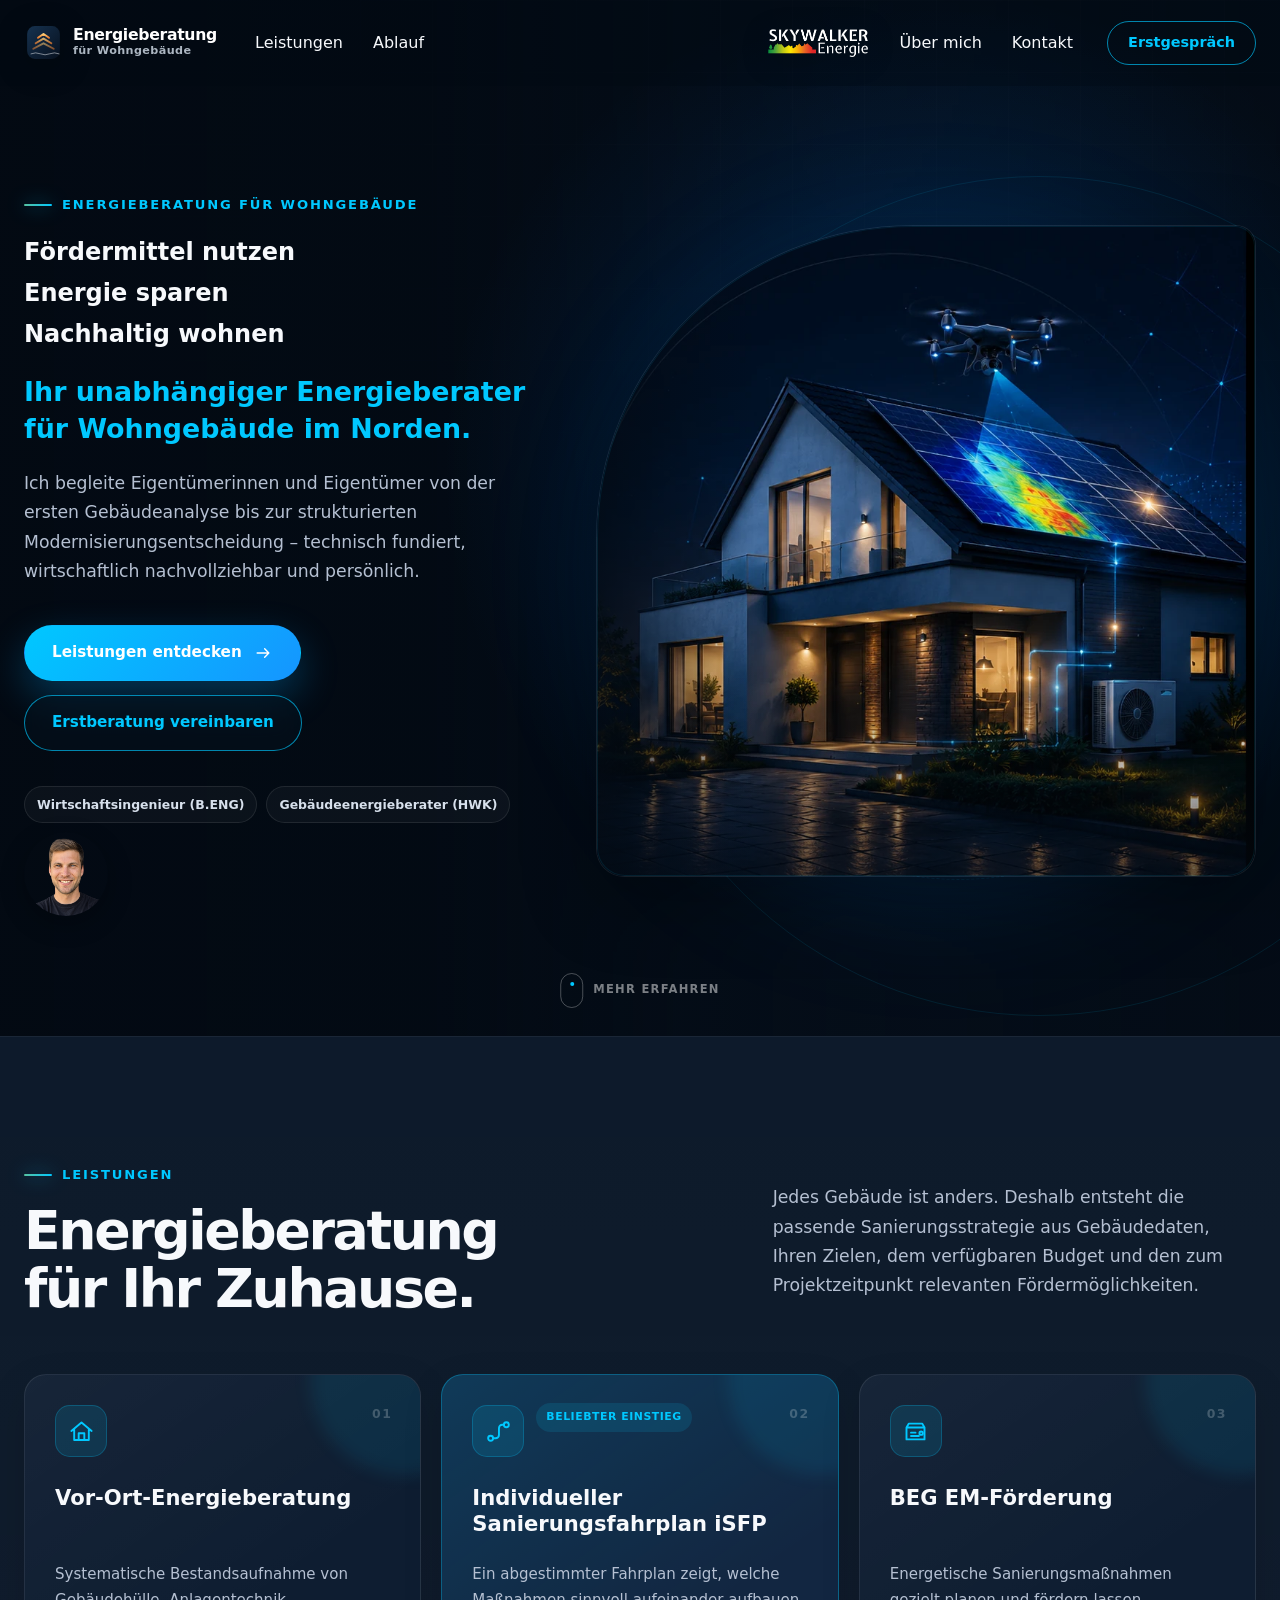
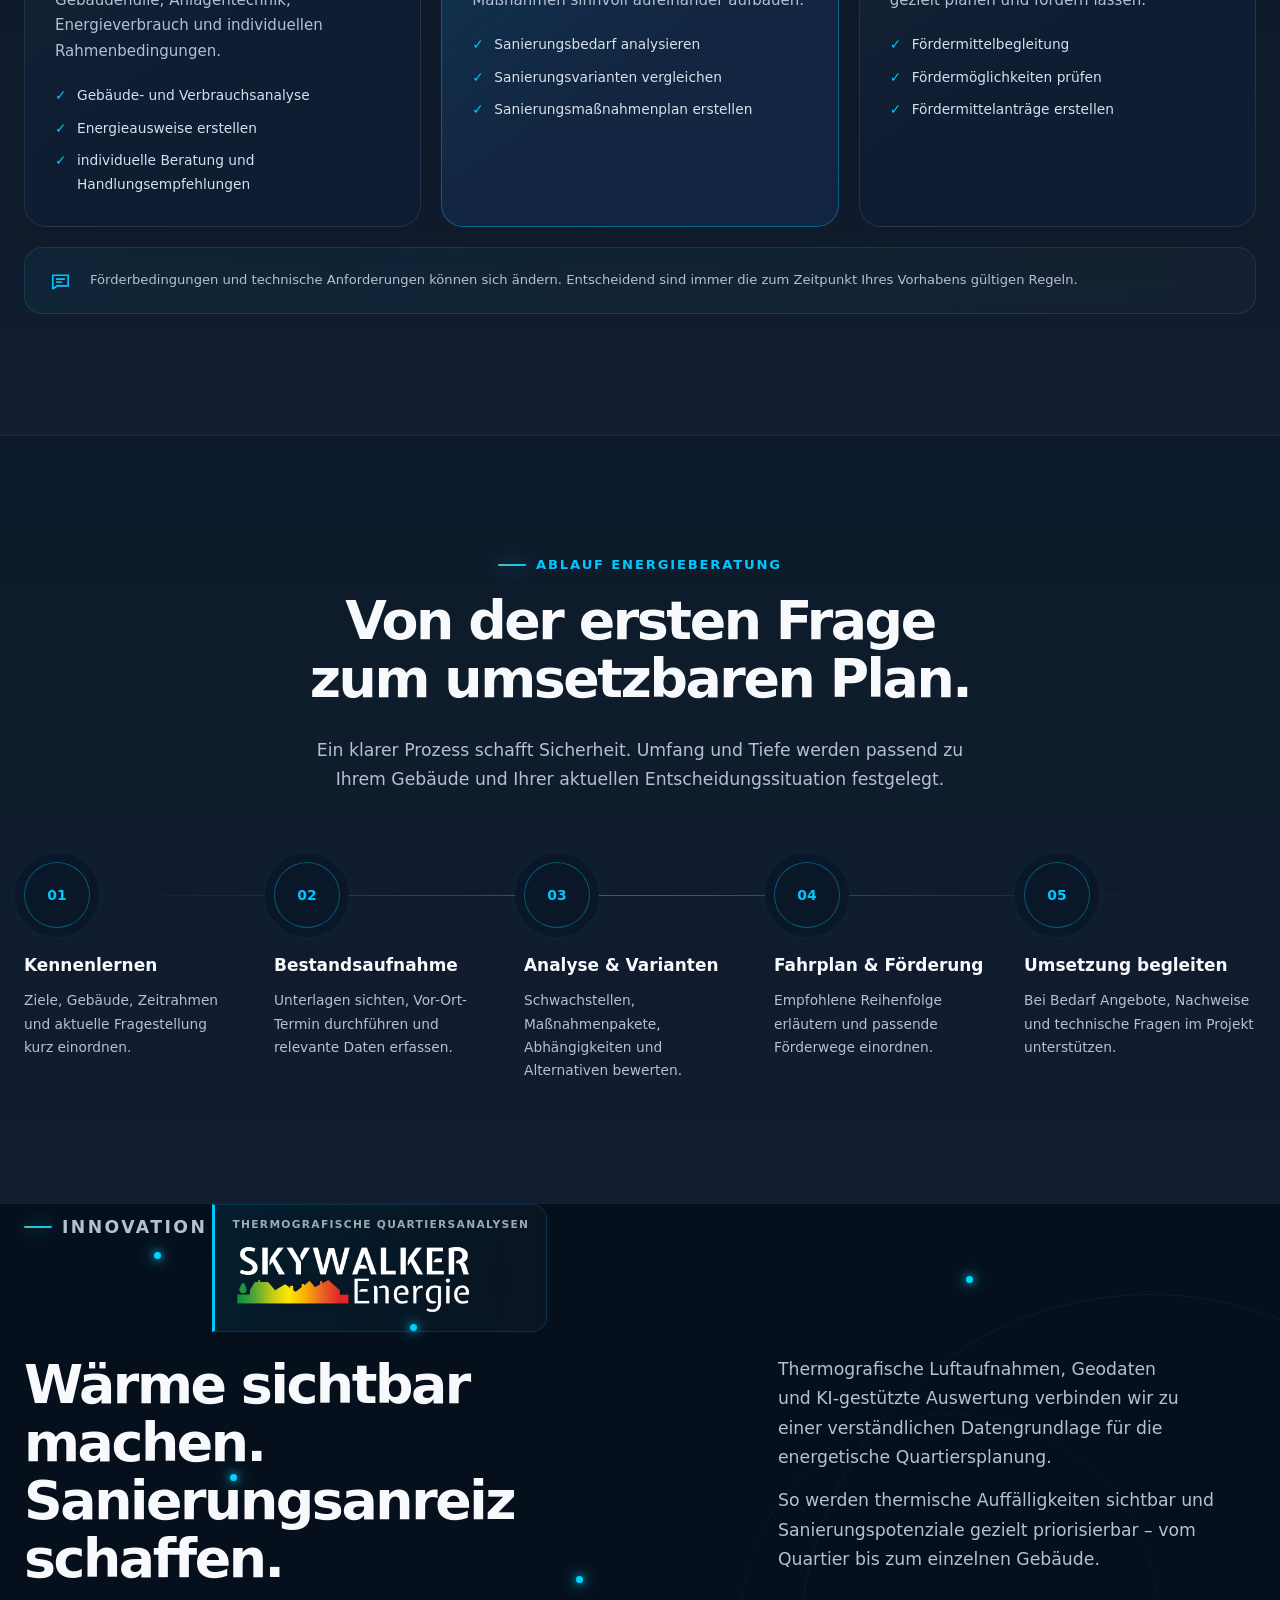
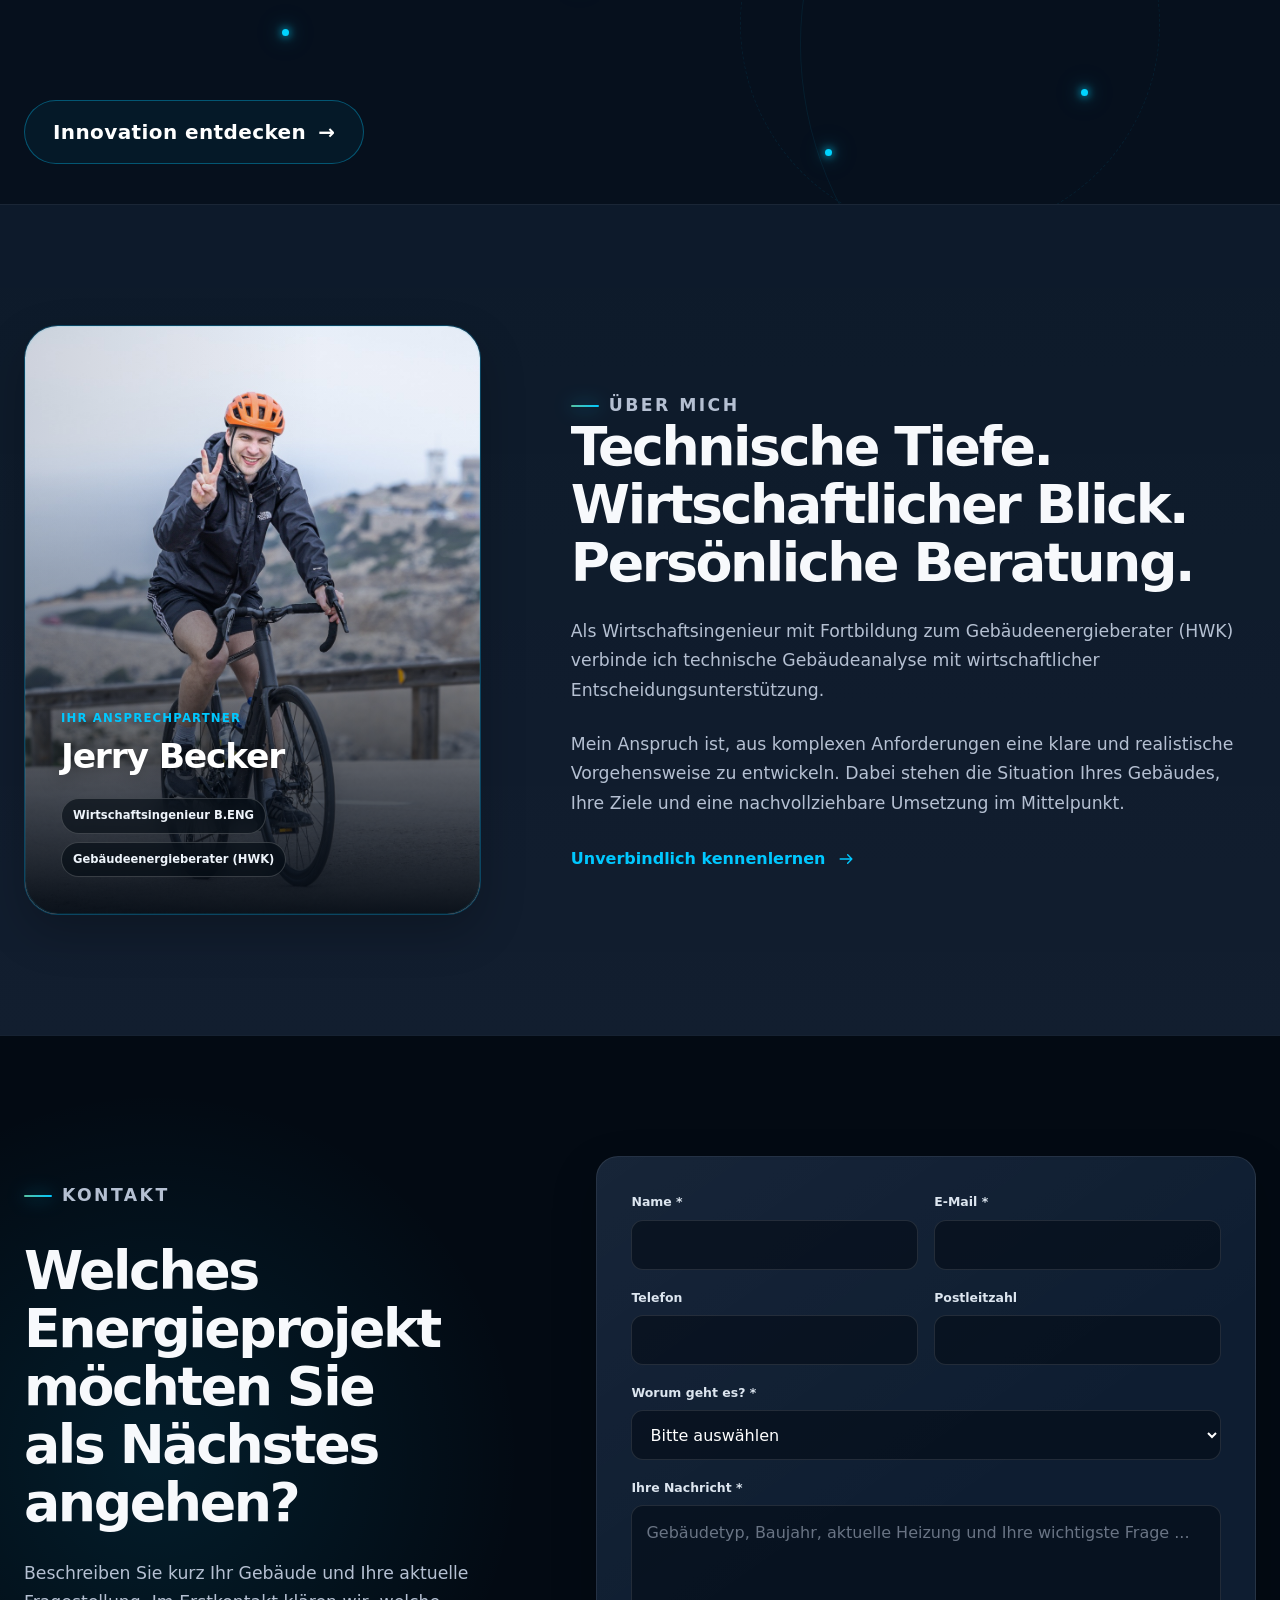
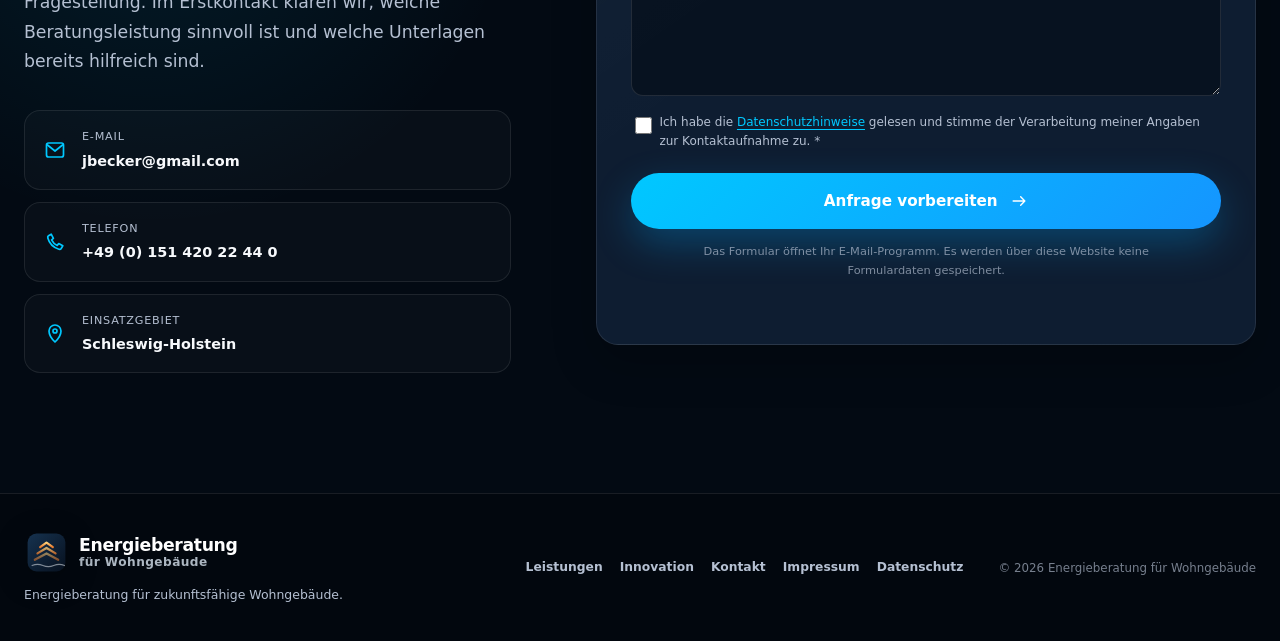
==== index.html @ 4b0ec7cb "da" ====
<!DOCTYPE html>
<html lang="de">
<head>
    <meta charset="UTF-8">
    <meta name="viewport" content="width=device-width, initial-scale=1.0">

    <title>Energieberatung für Wohngebäude | Persönlich und unabhängig</title>
    <meta name="description" content="Unabhängige Energieberatung für Wohngebäude: Sanierungsfahrplan, Fördermittelbegleitung, Heizungsberatung, Thermografie und innovative Gebäudedatenanalyse.">
    <meta name="theme-color" content="#07111f">
    <meta name="robots" content="index, follow">

    <meta property="og:type" content="website">
    <meta property="og:title" content="Energieberatung für Wohngebäude">
    <meta property="og:description" content="Zukunftssicher sanieren, Energie sparen und Fördermöglichkeiten strukturiert nutzen.">
    <meta property="og:image" content="images/hero-house.webp">

    <link rel="icon" type="image/svg+xml" href="images/energieberatung-label.svg">

    <script>
        document.documentElement.classList.add("js");
    </script>
    <link rel="stylesheet" href="style.css">

    <style>
        /* =========================================================
           MOBILE ANPASSUNGEN
        ========================================================== */
        .mobile-funding-button {
            display: none;
        }

        .mobile-nav-links {
            display: none;
        }

        @media (max-width: 960px) {
            /* Erstgespräch nur auf Desktop anzeigen */
            .desktop-consultation-button {
                display: none !important;
            }

            /* Mobile Hero: direkte Förderung statt Erstberatung */
            .mobile-funding-button {
                display: inline-flex;
            }

            /* Abstand zwischen CTA und Hero-Bild reduzieren */
            .hero-visual {
                margin-top: 8px;
            }

            /* Mobile Navigation anzeigen */
            .mobile-nav-links {
                display: flex;
                flex-direction: column;
                width: 100%;
                list-style: none;
                margin: 0;
                padding: 0;
                gap: 0;
            }

            .mobile-nav-links li {
                margin: 0;
                padding: 0;
            }

            .mobile-nav-links a {
                display: block;
                padding: 16px 4px;
                color: inherit;
                text-decoration: none;
                font-size: 1.05rem;
                font-weight: 500;
                border-bottom: 1px solid rgba(255, 255, 255, 0.08);
            }

            /* Desktop-Navigation im Mobile-Menü ausblenden */
            .nav-links-right,
            .nav-cta {
                display: none !important;
            }

            /* Erstgespräch bleibt auf Mobile ausgeblendet */
            .desktop-consultation-button {
                display: none !important;
            }
        }
    </style>

    <script src="script.js" defer></script>

    <style>
    /* =========================================================
       MOBILE – PROFILBILD / WHATSAPP / FÖRDERUNG – FINAL
       Nur Mobile, Desktop unverändert
       ========================================================= */
    @media (max-width: 960px) {
        /* Leistungen im gesamten mobilen Header sicher entfernen */
        .site-header a[href="#leistungen"],
        header a[href="#leistungen"] {
            display: none !important;
        }

        /* Profilbild im Hero: doppelte Größe */
        .mobile-profile-image {
            flex: 0 0 128px !important;
            width: 128px !important;
            height: 128px !important;
            max-width: 128px !important;
            min-width: 128px !important;
            aspect-ratio: 1 / 1 !important;
            border-radius: 50% !important;
            object-fit: cover !important;
            object-position: center center !important;
        }

        /* Förderung schmaler + fett */
        .mobile-funding-button {
            flex: 0 0 145px !important;
            width: 145px !important;
            min-width: 145px !important;
            max-width: 145px !important;
            font-weight: 700 !important;
            white-space: nowrap !important;
        }

        /* WhatsApp zunächst unsichtbar; JS blendet ihn nach dem Hero-Profilbild ein */
        .whatsapp-float {
            opacity: 0 !important;
            visibility: hidden !important;
            pointer-events: none !important;
            transform: scale(0.82) !important;
        }

        .whatsapp-float.whatsapp-visible {
            opacity: 1 !important;
            visibility: visible !important;
            pointer-events: auto !important;
            transform: scale(1) !important;
        }

        /* Ruhigeres Grün */
        .whatsapp-float {
            background: #128C7E !important;
        }
    }

    @media (max-width: 440px) {
        .mobile-profile-image {
            flex-basis: 116px !important;
            width: 116px !important;
            height: 116px !important;
            max-width: 116px !important;
            min-width: 116px !important;
        }

        .mobile-funding-button {
            flex-basis: 135px !important;
            width: 135px !important;
            min-width: 135px !important;
            max-width: 135px !important;
        }
    }
    </style>

</head>

<body>
    <a class="skip-link" href="#main-content">Zum Inhalt springen</a>
    <div class="hero-particle-field" data-hero-particles aria-hidden="true"></div>

    <!-- SVG-Sprite: Die Symbole werden mehrfach verwendet und benötigen keine externe Bibliothek. -->
    <svg class="svg-sprite" aria-hidden="true">
        <symbol id="icon-house" viewBox="0 0 24 24">
            <path d="M3 11.5 12 4l9 7.5M5.5 10v9.5h13V10M9.5 19.5v-6h5v6"/>
        </symbol>
        <symbol id="icon-route" viewBox="0 0 24 24">
            <circle cx="5" cy="18" r="2.2"/>
            <circle cx="19" cy="6" r="2.2"/>
            <path d="M7.2 18h2.2a3 3 0 0 0 3-3v-6a3 3 0 0 1 3-3h1.4"/>
        </symbol>
        <symbol id="icon-funding" viewBox="0 0 24 24">
            <path d="M4 8.5h16M6 5h12l2 3.5v10.5H4V8.5L6 5Z"/>
            <path d="M8 13h4M8 16h7"/>
            <circle cx="17" cy="13.5" r="1.5"/>
        </symbol>
        <symbol id="icon-heatpump" viewBox="0 0 24 24">
            <rect x="3.5" y="4" width="17" height="16" rx="2"/>
            <circle cx="12" cy="12" r="4.2"/>
            <path d="M12 7.8c1.7 1.6 1.9 3 .6 4.2M16.2 12c-1.6 1.7-3 1.9-4.2.6M12 16.2c-1.7-1.6-1.9-3-.6-4.2M7.8 12c1.6-1.7 3-1.9 4.2-.6"/>
        </symbol>
        <symbol id="icon-thermal" viewBox="0 0 24 24">
            <path d="M2.5 12s3.5-5.2 9.5-5.2S21.5 12 21.5 12 18 17.2 12 17.2 2.5 12 2.5 12Z"/>
            <circle cx="12" cy="12" r="2.5"/>
            <path d="M18.5 4.5v3M20 6h-3M5.5 16.5v3M7 18H4"/>
        </symbol>
        <symbol id="icon-checklist" viewBox="0 0 24 24">
            <rect x="5" y="3.5" width="14" height="17" rx="2"/>
            <path d="m8.2 9 1.4 1.4L12 8M13.8 9h2.4m-8 5 1.4 1.4L12 13M13.8 14h2.4"/>
        </symbol>
        <symbol id="icon-compass" viewBox="0 0 24 24">
            <circle cx="12" cy="12" r="8.5"/>
            <path d="m15.7 8.3-2.1 5.3-5.3 2.1 2.1-5.3 5.3-2.1Z"/>
        </symbol>
        <symbol id="icon-chart" viewBox="0 0 24 24">
            <path d="M4 19.5h16M6.5 16v-4M11 16V8M15.5 16v-6M20 16V5"/>
        </symbol>
        <symbol id="icon-dialog" viewBox="0 0 24 24">
            <path d="M4 5.5h16v11H9l-5 3v-14Z"/>
            <path d="M8 9.5h8M8 12.5h5"/>
        </symbol>
        <symbol id="icon-shield" viewBox="0 0 24 24">
            <path d="M12 3.5 19 6v5.2c0 4.3-2.8 7.6-7 9.3-4.2-1.7-7-5-7-9.3V6l7-2.5Z"/>
            <path d="m8.5 12 2.2 2.2 4.8-5"/>
        </symbol>
        <symbol id="icon-arrow" viewBox="0 0 24 24">
            <path d="M5 12h14M14 7l5 5-5 5"/>
        </symbol>
        <symbol id="icon-mail" viewBox="0 0 24 24">
            <rect x="3.5" y="5" width="17" height="14" rx="2"/>
            <path d="m4.5 7 7.5 6 7.5-6"/>
        </symbol>
        <symbol id="icon-phone" viewBox="0 0 24 24">
            <path d="M8.2 4.2 5.5 5.8c-.8.5-.9 1.5-.7 2.3 1.5 5.4 5.7 9.6 11.1 11.1.8.2 1.8.1 2.3-.7l1.6-2.7-4.1-2.2-1.5 1.8c-2.2-1-4.6-3.4-5.6-5.6l1.8-1.5-2.2-4.1Z"/>
        </symbol>
        <symbol id="icon-pin" viewBox="0 0 24 24">
            <path d="M12 21s6-5.7 6-11a6 6 0 1 0-12 0c0 5.3 6 11 6 11Z"/>
            <circle cx="12" cy="10" r="2"/>
        </symbol>
    </svg>

   <header class="site-header" data-header>
    <nav class="navbar container" aria-label="Hauptnavigation">

        <!-- Linke Seite -->
        <div class="nav-left">
            <a href="#home" class="brand consultancy-brand">
                <img class="consultancy-brand-icon"
                     src="images/energieberatung-label.svg"
                     alt=""
                     width="64"
                     height="64">

                <span class="consultancy-brand-text">
                    <strong>Energieberatung</strong>
                    <span>für Wohngebäude</span>
                </span>
            </a>

            <ul class="nav-links-left">
                <li><a href="#leistungen">Leistungen</a></li>
                <li><a href="#ablauf">Ablauf</a></li>
            </ul>
        </div>

        <!-- Mobile Button -->
        <button class="nav-toggle" type="button"
                aria-expanded="false"
                aria-controls="nav-panel"
                data-nav-toggle>
            <span class="sr-only">Navigation öffnen</span>
            <span></span><span></span><span></span>
        </button>

        <!-- Rechte Seite -->
        <div class="nav-panel" id="nav-panel" data-nav-panel>

            <!-- MOBILE NAVIGATION -->
            <ul class="mobile-nav-links">
                <li><a href="#leistungen">Leistungen</a></li>
                <li><a href="#ablauf">Ablauf</a></li>
                <li><a href="#ueber-mich">Über mich</a></li>
                <li><a href="#kontakt">Kontakt</a></li>
                <li><a href="#innovation">Innovation</a></li>
            </ul>

            <!-- DESKTOP NAVIGATION -->
            <ul class="nav-links-right">
                <li class="nav-innovation-item">
                    <a href="#innovation" class="nav-innovation-brand">
                        <img src="images/logo_skywalker.png" alt="Skywalker Energie">
                        <span class="nav-innovation-label"></span>
                    </a>
                </li>

                <li><a href="#ueber-mich">Über mich</a></li>
                <li><a href="#kontakt">Kontakt</a></li>
            </ul>

            <a href="#kontakt" class="nav-cta">Erstgespräch</a>

        </div>

    </nav>

    <div class="scroll-progress">
        <span data-scroll-progress></span>
    </div>
</header>

    <main id="main-content">
        <!-- =========================================================
             HERO
        ========================================================== -->
        <section id="home" class="hero" data-section>
            <div class="hero-orbit hero-orbit-one" aria-hidden="true"></div>
            <div class="hero-orbit hero-orbit-two" aria-hidden="true"></div>

            <div class="container hero-grid">
                <div class="hero-copy">
                    <p class="eyebrow" data-reveal>Energieberatung für Wohngebäude</p>

                    <h2 data-reveal>
                        Fördermittel nutzen<br>
                        <span>Energie sparen</span> <br>
                        Nachhaltig wohnen
                    </h2>

                    <p class="hero-lead" data-reveal>
                        Ihr unabhängiger Energieberater für Wohngebäude im Norden.
                    </p>

                    <p class="hero-text" data-reveal>
                        Ich begleite Eigentümerinnen und Eigentümer von der ersten Gebäudeanalyse
                        bis zur strukturierten Modernisierungsentscheidung – technisch fundiert,
                        wirtschaftlich nachvollziehbar und persönlich.
                    </p>                    <div class="hero-actions" data-reveal>
                        <a href="#leistungen" class="button button-primary mobile-services-button">
                            Leistungen entdecken
                            <svg aria-hidden="true"><use href="#icon-arrow"></use></svg>
                        </a>

                        <a href="#kontakt"
                           class="button button-outline desktop-consultation-button">
                            Erstberatung vereinbaren
                        </a>

                        <!-- Mobile: Förderung links, Profilbild rechts -->
                        

                        <img src="images/profile_head.png"
                             class="mobile-profile-image"
                             alt="Jerry Becker"
                             width="128"
                             height="128"
                             loading="lazy"
                             decoding="async">

                             <a href="#beg-em"
                           class="button button-primary mobile-funding-button">
                            Förderung
                        </a>
                    </div>

                    <div class="hero-credentials"
                         data-reveal
                         aria-label="Qualifikationen und Fokus">
                        <span>Wirtschaftsingenieur (B.ENG)</span>
                        <span>Gebäudeenergieberater (HWK)</span>

                        <!-- Desktop: Profilbild neben der Qualifikation -->
                        <img src="images/profile_head.png"
                             class="desktop-profile-image"
                             alt="Jerry Becker"
                             width="84"
                             height="84"
                             loading="lazy"
                             decoding="async">
                    </div>
                </div>

                <div class="hero-visual" data-reveal>
                    <div class="hero-glow" aria-hidden="true"></div>
                    <figure class="hero-image">
                        <img src="images/hero-house.webp"
                             alt="Modernes Wohnhaus mit Photovoltaik, Wärmepumpe, Drohne und thermischer Gebäudeanalyse"
                             width="911"
                             height="900"
                             fetchpriority="high"
                             decoding="async">
                        <div class="hero-image-shade" aria-hidden="true"></div>
                    </figure>
                </div>
            </div>

            <a class="scroll-cue" href="#leistungen" aria-label="Zu den Leistungen scrollen">
                <span></span>
                Mehr erfahren
            </a>
        </section>

        <!-- =========================================================
             LEISTUNGEN
        ========================================================== -->
        <section id="leistungen" class="section section-soft" data-section>
            <div class="container">
                <header class="section-heading">
                    <div>
                        <p class="eyebrow" data-reveal>Leistungen</p>
                        <h2 data-reveal>Energieberatung für Ihr Zuhause.</h2>
                    </div>
                    
                    <p class="section-intro" data-reveal>
                        Jedes Gebäude ist anders. Deshalb entsteht die passende Sanierungsstrategie
                        aus Gebäudedaten, Ihren Zielen, dem verfügbaren Budget und den zum Projektzeitpunkt
                        relevanten Fördermöglichkeiten.
                    </p>
                </header>

                <div class="services-grid">
                    <article class="service-card" data-reveal>
                        <div class="service-icon"><svg><use href="#icon-house"></use></svg></div>
                        <span class="service-number">01</span>
                        <h3>Vor-Ort-Energieberatung</h3>
                        <p>
                            Systematische Bestandsaufnahme von Gebäudehülle, Anlagentechnik,
                            Energieverbrauch und individuellen Rahmenbedingungen.
                        </p>
                        <ul class="check-list">
                            <li>Gebäude- und Verbrauchsanalyse</li>
                            <li>Energieausweise erstellen</li>
                            <li>individuelle Beratung und Handlungsempfehlungen</li>
                        </ul>
                    </article>

                    <article class="service-card featured-card" data-reveal>
                        <div class="service-icon"><svg><use href="#icon-route"></use></svg></div>
                        <span class="service-number">02</span>
                        <span class="card-label">Beliebter Einstieg</span>
                        <h3>Individueller Sanierungsfahrplan iSFP</h3>
                        <p>
                            Ein abgestimmter Fahrplan zeigt, welche Maßnahmen sinnvoll aufeinander
                            aufbauen.
                        </p>
                        <ul class="check-list">
                            <li>Sanierungsbedarf analysieren</li>
                            <li>Sanierungsvarianten vergleichen</li>
                            <li>Sanierungsmaßnahmenplan erstellen</li>
                        </ul>
                    </article>

                    <article class="service-card" id="beg-em" data-reveal>
                        <div class="service-icon"><svg><use href="#icon-funding"></use></svg></div>
                        <span class="service-number">03</span>
                        <h3>BEG EM-Förderung</h3>
                        <p>
                            Energetische Sanierungsmaßnahmen gezielt planen und fördern lassen.
                        </p>
                        <ul class="check-list">
                            <li>Fördermittelbegleitung</li>
                            <li>Fördermöglichkeiten prüfen</li>
                            <li>Fördermittelanträge erstellen</li>                      
                        </ul>
                    </article>
<!--
                    <article class="service-card" data-reveal>
                        <div class="service-icon"><svg><use href="#icon-heatpump"></use></svg></div>
                        <span class="service-number">04</span>
                        <h3>Heizung</h3>
                        <p>
                            Bewertung von Heizsystem, Wärmebedarf und Gebäudezustand als Grundlage
                            für eine belastbare Systementscheidung.
                        </p>
                        <ul class="check-list">
                            <li>Bestandsheizung analysieren</li>
                            <li>Varianten gegenüberstellen</li>
                            <li>Gebäude und Technik zusammendenken</li>
                        </ul>
                    </article>

                    <article class="service-card" data-reveal>
                        <div class="service-icon"><svg><use href="#icon-thermal"></use></svg></div>
                        <span class="service-number">05</span>
                        <h3>Thermografie</h3>
                        <p>
                            Wärmebilder ergänzen die Bestandsaufnahme und helfen, auffällige Bereiche
                            an Fassade, Dach, Fenstern und Anschlüssen einzugrenzen.
                        </p>
                        <ul class="check-list">
                            <li>Aufnahme bei geeigneter Witterung</li>
                            <li>Einordnung auffälliger Muster</li>
                            <li>Dokumentation der Beobachtungen</li>
                        </ul>
                    </article>

                    <article class="service-card" data-reveal>
                        <div class="service-icon"><svg><use href="#icon-checklist"></use></svg></div>
                        <span class="service-number">06</span>
                        <h3>Fördermittelbegleitung</h3>
                        <p>
                            Orientierung im Förderdschungel und strukturierte Begleitung der
                            technischen Unterlagen und erforderlichen Projektschritte.
                        </p>
                        <ul class="check-list">
                            <li>Prüfung passender Programme</li>
                            <li>Technische Projektunterlagen</li>
                            <li>Begleitung bis zum Nachweis</li>
                        </ul>
                    </article>
                </div>
            -->
                <div class="section-note" data-reveal>
                    <svg aria-hidden="true"><use href="#icon-dialog"></use></svg>
                    <p>
                        Förderbedingungen und technische Anforderungen können sich ändern.
                        Entscheidend sind immer die zum Zeitpunkt Ihres Vorhabens gültigen Regeln.
                    </p>
                </div>
            </div>
        </section>

        <!-- =========================================================
             VORTEILE (wurde ausgeblendet)
        ========================================================== -->
        <section id="vorteile" style="display: none;" class="section benefits" data-section>
            <div class="container benefits-grid">
                <div class="benefits-copy">
                    <p class="eyebrow" data-reveal>Ihre Vorteile</p>
                    <h2 data-reveal>Entscheidungen, die technisch und wirtschaftlich tragen.</h2>
                    <p data-reveal>
                        Gute Energieberatung liefert nicht nur Kennwerte. Sie übersetzt komplexe
                        Zusammenhänge in eine klare Reihenfolge, damit Sie Investitionen sicherer
                        planen und Angebote besser bewerten können.
                    </p>

                    <div class="benefit-highlight" data-reveal>
                        <span class="highlight-value">1</span>
                        <div>
                            <strong>persönlicher Ansprechpartner</strong>
                            <p>Von der Analyse bis zur nächsten konkreten Entscheidung.</p>
                        </div>
                    </div>
                </div>

                <div class="benefit-list">
                    <article class="benefit-item" data-reveal>
                        <div class="benefit-icon"><svg><use href="#icon-compass"></use></svg></div>
                        <div>
                            <h3>Unabhängiger Blick</h3>
                            <p>Die Empfehlung orientiert sich an Gebäude, Ziel und Budget – nicht an einem einzelnen Produkt.</p>
                        </div>
                    </article>

                    <article class="benefit-item" data-reveal>
                        <div class="benefit-icon"><svg><use href="#icon-chart"></use></svg></div>
                        <div>
                            <h3>Wirtschaftlich eingeordnet</h3>
                            <p>Investition, Einsparpotenzial, Abhängigkeiten und sinnvolle Reihenfolge werden gemeinsam betrachtet.</p>
                        </div>
                    </article>

                    <article class="benefit-item" data-reveal>
                        <div class="benefit-icon"><svg><use href="#icon-dialog"></use></svg></div>
                        <div>
                            <h3>Verständlich erklärt</h3>
                            <p>Sie erhalten keine reine Fachsprache, sondern nachvollziehbare Optionen und konkrete nächste Schritte.</p>
                        </div>
                    </article>

                    <article class="benefit-item" data-reveal>
                        <div class="benefit-icon"><svg><use href="#icon-shield"></use></svg></div>
                        <div>
                            <h3>Strukturiert begleitet</h3>
                            <p>Unterlagen, Entscheidungen und Projektstände bleiben transparent und übersichtlich dokumentiert.</p>
                        </div>
                    </article>
                </div>
            </div>
        </section>

        <!-- =========================================================
             ABLAUF
        ========================================================== -->
        <section id="ablauf" class="section section-soft process" data-section>
            <div class="container">
                <header class="section-heading centered">
                    <p class="eyebrow" data-reveal>Ablauf Energieberatung</p>
                    <h2 data-reveal>Von der ersten Frage zum umsetzbaren Plan.</h2>
                    <br>
                    <p class="section-intro" data-reveal>
                        Ein klarer Prozess schafft Sicherheit. Umfang und Tiefe werden passend zu
                        Ihrem Gebäude und Ihrer aktuellen Entscheidungssituation festgelegt.
                    </p>
                </header>

                <ol class="process-list">
                    <li class="process-step" data-reveal>
                        <span class="process-number">01</span>
                        <div>
                            <h3>Kennenlernen</h3>
                            <p>Ziele, Gebäude, Zeitrahmen und aktuelle Fragestellung kurz einordnen.</p>
                        </div>
                    </li>
                    <li class="process-step" data-reveal>
                        <span class="process-number">02</span>
                        <div>
                            <h3>Bestandsaufnahme</h3>
                            <p>Unterlagen sichten, Vor-Ort-Termin durchführen und relevante Daten erfassen.</p>
                        </div>
                    </li>
                    <li class="process-step" data-reveal>
                        <span class="process-number">03</span>
                        <div>
                            <h3>Analyse & Varianten</h3>
                            <p>Schwachstellen, Maßnahmenpakete, Abhängigkeiten und Alternativen bewerten.</p>
                        </div>
                    </li>
                    <li class="process-step" data-reveal>
                        <span class="process-number">04</span>
                        <div>
                            <h3>Fahrplan & Förderung</h3>
                            <p>Empfohlene Reihenfolge erläutern und passende Förderwege einordnen.</p>
                        </div>
                    </li>
                    <li class="process-step" data-reveal>
                        <span class="process-number">05</span>
                        <div>
                            <h3>Umsetzung begleiten</h3>
                            <p>Bei Bedarf Angebote, Nachweise und technische Fragen im Projekt unterstützen.</p>
                        </div>
                    </li>
                </ol>
            </div>
        </section>

        <!-- =========================================================
             INNOVATION
        ========================================================== -->
        <section id="innovation" class="innovation-section" data-section>
            <div class="innovation-bg" aria-hidden="true">
               <div class="innovation-orbit innovation-orbit-one"></div>
        <div class="innovation-orbit innovation-orbit-two"></div>
        <span class="innovation-dot dot-1"></span>
        <span class="innovation-dot dot-2"></span>
        <span class="innovation-dot dot-3"></span>
        <span class="innovation-dot dot-4"></span>
        <span class="innovation-dot dot-5"></span>
        <span class="innovation-dot dot-6"></span>
        <span class="innovation-dot dot-7"></span>
        <span class="innovation-dot dot-8"></span>
</div>
            <div class="container">
                <div class="innovation-intro">
                    <div>
                         <p class="eyebrow" data-reveal>Innovation</p>
                        <div class="innovation-provider" data-reveal>
                            <span>Thermografische Quartiersanalysen</span>
                            <img src="images/logo_skywalker.png"
                                 alt="Skywalker Energie"
                                 width="814"
                                 height="263"
                                 loading="lazy"
                                 decoding="async">
                        </div>
                       
                        <h2 data-reveal>Wärme sichtbar machen.<br>Sanierungsanreiz schaffen.</h2>
                    </div>
                    <div data-reveal>
                        <p>
                            Thermografische Luftaufnahmen, Geodaten und KI-gestützte Auswertung
                            verbinden wir zu einer verständlichen Datengrundlage für die energetische
                            Quartiersplanung.
                        </p>
                        <p>
                            So werden thermische Auffälligkeiten sichtbar und
                            Sanierungspotenziale gezielt priorisierbar – vom Quartier bis zum einzelnen Gebäude.
                        </p>
                    </div>
                </div>
                <button class="innovation-toggle" id="innovation-toggle">
                Innovation entdecken
                 <span class="innovation-arrow">→</span>
                </button>
                <div id="innovation-details" class="innovation-details">

                <div class="innovation-layout innovation-results-layout">
                    <!-- PITCHDECK -->
                    <article class="innovation-document-card" data-reveal>
                        <div class="innovation-document-heading">
                            <div>
                                <span class="innovation-document-kicker">01 · Konzept</span>
                                <h3>Pitchdeck · Reduce Heat Demand</h3>
                                <p>Das Konzept hinter der Technologie und der Entwicklung der thermografischen Quartiersanalyse.</p>
                            </div>
                        </div>
                    <div class="pitchdeck pitchdeck-carousel" data-pdf-deck data-reveal tabindex="0" aria-label="Pitchdeck Reduce Heat Demand, 12 Seiten">
                        <div class="deck-topbar">
                            <div>
                                <span class="deck-kicker">Skywalker Energie</span>
                                <strong>Pitchdeck · Reduce Heat Demand</strong>
                            </div>
                            <div class="deck-topbar-actions">
                                <span class="deck-counter" data-pdf-counter>01 / 12</span>
                                <a class="deck-open-link"
                                   href="pitchdeck.pdf"
                                   target="_blank"
                                   rel="noopener noreferrer">
                                    PDF öffnen <span aria-hidden="true">↗</span>
                                </a>
                            </div>
                        </div>

                        <div class="pitchdeck-viewport">
                            <div class="pitchdeck-track" data-pdf-track>
                                <figure class="pitchdeck-page is-current" data-pdf-page aria-label="Seite 1 von 12">
                                    <img src="images/pitchdeck/page-01.webp"
                                         alt="Titelfolie: Reduce Heat Demand – AI-assisted thermal imaging"
                                         width="1920"
                                         height="1080"
                                         loading="eager" fetchpriority="low"
                                         decoding="async">
                                </figure>
                                <figure class="pitchdeck-page" data-pdf-page aria-label="Seite 2 von 12">
                                    <img src="images/pitchdeck/page-02.webp"
                                         alt="Problem: Die Datenerhebung für die Wärmeplanung ist zeitaufwendig"
                                         width="1920"
                                         height="1080"
                                         loading="lazy"
                                         decoding="async">
                                </figure>
                                <figure class="pitchdeck-page" data-pdf-page aria-label="Seite 3 von 12">
                                    <img src="images/pitchdeck/page-03.webp"
                                         alt="Lösung: Thermografische Aufnahmen mit einer Drohne"
                                         width="1920"
                                         height="1080"
                                         loading="lazy"
                                         decoding="async">
                                </figure>
                                <figure class="pitchdeck-page" data-pdf-page aria-label="Seite 4 von 12">
                                    <img src="images/pitchdeck/page-04.webp"
                                         alt="Lösung: Wärmebilder werden mit offenen GIS-Daten kombiniert"
                                         width="1920"
                                         height="1080"
                                         loading="lazy"
                                         decoding="async">
                                </figure>
                                <figure class="pitchdeck-page" data-pdf-page aria-label="Seite 5 von 12">
                                    <img src="images/pitchdeck/page-05.webp"
                                         alt="MVP: Wärmekataster zur Planung des zukünftigen Wärmebedarfs"
                                         width="1920"
                                         height="1080"
                                         loading="lazy"
                                         decoding="async">
                                </figure>
                                <figure class="pitchdeck-page" data-pdf-page aria-label="Seite 6 von 12">
                                    <img src="images/pitchdeck/page-06.webp"
                                         alt="MVP: Ausgewertetes Wärmebild mit markierter thermischer Schwachstelle"
                                         width="1920"
                                         height="1080"
                                         loading="lazy"
                                         decoding="async">
                                </figure>
                                <figure class="pitchdeck-page" data-pdf-page aria-label="Seite 7 von 12">
                                    <img src="images/pitchdeck/page-07.webp"
                                         alt="MVP: Ausgewertetes Wärmebild mit markierter Schwachstelle und Messwerten"
                                         width="1920"
                                         height="1080"
                                         loading="lazy"
                                         decoding="async">
                                </figure>
                                <figure class="pitchdeck-page" data-pdf-page aria-label="Seite 8 von 12">
                                    <img src="images/pitchdeck/page-08.webp"
                                         alt="Geschäftspotenzial: Weltweite Klimazonen und Einsatzgebiete"
                                         width="1920"
                                         height="1080"
                                         loading="lazy"
                                         decoding="async">
                                </figure>
                                <figure class="pitchdeck-page" data-pdf-page aria-label="Seite 9 von 12">
                                    <img src="images/pitchdeck/page-09.webp"
                                         alt="Pilotprojekte: drei Wärmekarten, 345 Gebäude und 1.750 Wärmebilder"
                                         width="1920"
                                         height="1080"
                                         loading="lazy"
                                         decoding="async">
                                </figure>
                               
                            </div>
                        </div>

                        <div class="deck-controls">
                            <button type="button" class="deck-arrow" data-pdf-prev aria-label="Vorherige Pitchdeck-Seite">←</button>
                            <div class="deck-dots" data-pdf-dots aria-label="Pitchdeck-Seitenauswahl"></div>
                            <button type="button" class="deck-arrow" data-pdf-next aria-label="Nächste Pitchdeck-Seite">→</button>
                        </div>

                        <div class="pitchdeck-caption">
                            <p>
                                Mit Mausrad, Pfeiltasten oder Wischen wechseln Sie seitenweise.
                            </p>
                            <a href="pitchdeck.pdf" target="_blank" rel="noopener noreferrer">
                                PDF öffnen
                            </a>
                        </div>
                    </div>
                    </article>

                    <!-- GEBÄUDEAUSWERTUNG -->
                    <article class="innovation-document-card" data-reveal>
                        <div class="innovation-document-heading">
                            <div>
                                <span class="innovation-document-kicker">02 · Ergebnis</span>
                                <h3>Gebäudeauswertung</h3>
                                <p>Ein Beispiel dafür, wie aus thermografischen Aufnahmen eine verständliche Gebäudeanalyse entsteht.</p>
                            </div>
                            <a class="innovation-document-link"
                               href="gebaeudeauswertung-demo.pdf"
                               target="_blank"
                               rel="noopener noreferrer">
                                PDF öffnen <span aria-hidden="true">↗</span>
                            </a>
                        </div>

                        <div class="building-analysis-preview">
                            <img
                                src="energieauswertung_preview.png"
                                alt="Vorschau einer Gebäudeauswertung"
                                loading="lazy"
                                decoding="async">
                        </div>

                        <div class="innovation-document-caption">
                            <div>
                                <strong>Vom Wärmebild zur Handlungsempfehlung.</strong>
                                <span>Sanierungspotenziale auf einen Blick.</span>
                            </div>
                            <a href="gebaeudeauswertung-demo.pdf"
                               target="_blank"
                               rel="noopener noreferrer">
                                Auswertung ansehen ↗
                            </a>
                        </div>
                    </article>
                </div>

                <!-- POTENZIELLE KUNDEN -->
                <section class="innovation-customer-section" aria-labelledby="innovation-customers-title">
                    <header class="innovation-customer-heading" data-reveal>
                        <div>
                            <p class="eyebrow">Potenzielle Kunden</p>
                            <h3 id="innovation-customers-title">Wer profitiert von der Lösung?</h3>
                        </div>
                        <p>
                            Die Auswertung schafft Transparenz, spart Zeit und unterstützt
                            fundierte Entscheidungen – von der strategischen Quartiersplanung
                            bis zur konkreten Sanierungsanreizen am Einzelgebäude.
                        </p>
                    </header>

                    <div class="innovation-customer-grid">
                        <article class="innovation-customer-card" data-reveal>
                            <div class="innovation-customer-icon">
                                <svg aria-hidden="true"><use href="#icon-house"></use></svg>
                            </div>
                            <span class="innovation-customer-number">01</span>
                            <h4>Kommunen</h4>
                            <p>Quartiere verstehen und energetischen Handlungsbedarf priorisieren.</p>
                            <ul>
                                <li>Gezielte Ausweisung von Sanierungsgebieten</li>
                                <li>Schaffung von Sanierungsanreizen</li>
                                <li>Transparente Entscheidungsgrundlage</li>
                            </ul>
                        </article>

                        <article class="innovation-customer-card" data-reveal>
                            <div class="innovation-customer-icon">
                                <svg aria-hidden="true"><use href="#icon-chart"></use></svg>
                            </div>
                            <span class="innovation-customer-number">02</span>
                            <h4>Wohnungswirtschaft</h4>
                            <p>Gebäudebestände datenbasiert bewerten und Investitionen priorisieren.</p>
                            <ul>
                                <li>Sanierungsbedarf erkennen</li>
                                <li>Investitionen priorisieren</li>
                                <li>Bestandsentwicklung strategisch planen</li>
                            </ul>
                        </article>

                        <article class="innovation-customer-card" data-reveal>
                            <div class="innovation-customer-icon">
                                <svg aria-hidden="true"><use href="#icon-thermal"></use></svg>
                            </div>
                            <span class="innovation-customer-number">03</span>
                            <h4>Energieversorger</h4>
                            <p>Thermische Auffälligkeiten sichtbar machen und Eigentümer sensibilisieren.</p>
                            <ul>
                                <li>Kundenbindung</li>
                                <li>Effektive Kommunikation</li>
                                <li>Mehrwert für den Kunden</li>
                            </ul>
                        </article> 
                    </div>
                </section>

                <div class="innovation-status" data-reveal>
                    <span class="status-dot"></span>
                    <p>
                        <strong>Projektbezogene Umsetzung:</strong>
                        Umfang und Terminierung richten sich nach Quartier, Genehmigungslage,
                        Witterung, Datenschutz und verfügbarer Datengrundlage.
                    </p>
                </div>

                <section class="district-analysis-process" aria-labelledby="quartiersablauf-title">
                    <header class="district-process-heading" data-reveal>
                        <div>
                            <p class="eyebrow">Ablauf der Quartiersanalyse</p>
                            <h3 id="quartiersablauf-title">Von der Flugfreigabe bis zur verständlichen Datenübergabe.</h3>
                        </div>
                        <p>
                            Die thermografische Quartiersanalyse wird transparent vorbereitet,
                            unter passenden Rahmenbedingungen durchgeführt und gemeinsam ausgewertet.
                        </p>
                    </header>

                    <ol class="district-process-list">
                        <li class="district-process-step" data-reveal>
                            <span class="district-step-number">01</span>
                            <h4>Genehmigung & Flugfreigabe</h4>
                            <p>Fluggebiet prüfen und erforderliche Genehmigungen beziehungsweise Abstimmungen mit der zuständigen Luftfahrtbehörde vorbereiten.</p>
                        </li>
                        <li class="district-process-step" data-reveal>
                            <span class="district-step-number">02</span>
                            <h4>Befliegungszeitraum festlegen</h4>
                            <p>Geeignete Witterung, Temperaturdifferenz und Uhrzeit abstimmen und den Einsatz verbindlich terminieren.</p>
                        </li>
                        <li class="district-process-step" data-reveal>
                            <span class="district-step-number">03</span>
                            <h4>Bürgerinnen und Bürger informieren</h4>
                            <p>Anwohner frühzeitig über Zweck, Zeitraum, Datenschutz und Ansprechpartner der Befliegung informieren.</p>
                        </li>
                        <li class="district-process-step" data-reveal>
                            <span class="district-step-number">04</span>
                            <h4>Quartier befliegen</h4>
                            <p>Thermische Aufnahmen nach dem abgestimmten Flugplan strukturiert und nachvollziehbar erfassen.</p>
                        </li>
                        <li class="district-process-step" data-reveal>
                            <span class="district-step-number">05</span>
                            <h4>Daten übergeben & erläutern</h4>
                            <p>Aufbereitete Wärmebilder und Quartiersauswertung übergeben, Ergebnisse gemeinsam einordnen und nächste Schritte erläutern.</p>
                        </li>
                    </ol>
                    
                </section>

                <div class="supporters" data-reveal>
                    <div class="supporters-heading">
                        <p class="eyebrow">Förderung & Ökosystem</p>
                        <h3>Unterstützt und begleitet durch</h3>
                    </div>

                    <div class="supporter-grid">
                        <a class="supporter-card"
                           href="https://www.groundbreakers.io/"
                           target="_blank"
                           rel="noopener noreferrer"
                           aria-label="Groundbreakers Website öffnen">
                            <small>Accelerator & Netzwerk</small>
                            <span class="supporter-logo-wrap">
                                <img class="supporter-logo supporter-logo-groundbreakers"
                                     src="images/logo_groundbreakers.webp"
                                     alt="Groundbreakers"
                                     width="999"
                                     height="348">
                            </span>
                        </a>

                        <a class="supporter-card"
                           href="https://gruendungsstipendium-sh.de/"
                           target="_blank"
                           rel="noopener noreferrer"
                           aria-label="Gründungsstipendium Schleswig-Holstein Website öffnen">
                            <small>Gefördert durch</small>
                            <span class="supporter-logo-wrap">
                                <img class="supporter-logo supporter-logo-gssh"
                                     src="images/logo_gs_sh.svg"
                                     alt="Gründungsstipendium Schleswig-Holstein"
                                     width="425"
                                     height="117">
                            </span>
                        </a>

                        <a class="supporter-card"
                           href="https://www.plugandplaytechcenter.com/innovation-services/startups/accelerator-programs"
                           target="_blank"
                           rel="noopener noreferrer"
                           aria-label="Plug and Play Accelerator Programs öffnen">
                            <small>Innovation Ecosystem</small>
                            <span class="supporter-logo-wrap">
                                <img class="supporter-logo supporter-logo-pnp"
                                     src="images/logo_plug-and-play.png"
                                     alt="Plug and Play"
                                     width="2048"
                                     height="580">
                            </span>
                        </a>
                        <br>
                    </div>

                </div>
            </div>
            </div>
        </section>

        <!-- =========================================================
             ÜBER MICH
        ========================================================== -->
        <section id="ueber-mich" class="section section-soft about" data-section>
            <div class="container about-grid">
                <div class="profile-panel" data-reveal>
                    <img class="profile-photo"
                         src="images/profil.jpg"
                         alt="Der Energieberater auf dem Fahrrad"
                         width="2048"
                         height="1365"
                         decoding="async">
                    <div class="profile-photo-shade" aria-hidden="true"></div>
                    <div class="profile-content">
                        <p>Ihr Ansprechpartner</p>
                        <h3>Jerry Becker</h3>
                        <ul>
                            <li>Wirtschaftsingenieur B.ENG</li>
                            <li>Gebäudeenergieberater (HWK)</li>
                        </ul>
                    </div>
                </div>

                <div class="about-copy">
                    <p class="eyebrow" data-reveal>Über mich</p>
                
                    <h2 data-reveal>Technische Tiefe. Wirtschaftlicher Blick. Persönliche Beratung.</h2>
                    <p data-reveal>
                        Als Wirtschaftsingenieur mit Fortbildung zum Gebäudeenergieberater (HWK)
                        verbinde ich technische Gebäudeanalyse mit wirtschaftlicher
                        Entscheidungsunterstützung.
                    </p>
                    <p data-reveal>
                        Mein Anspruch ist, aus komplexen Anforderungen eine klare und realistische
                        Vorgehensweise zu entwickeln. Dabei stehen die Situation Ihres Gebäudes,
                        Ihre Ziele und eine nachvollziehbare Umsetzung im Mittelpunkt.
                    </p>
<!--
                    <blockquote data-reveal>
                        „Eine gute Sanierungsentscheidung beginnt nicht mit einem Produkt,
                        sondern mit einem belastbaren Verständnis des Gebäudes.“
                    </blockquote>
-->
                    <br>
                    <a href="#kontakt" class="text-link" data-reveal>
                        Unverbindlich kennenlernen
                        <svg aria-hidden="true"><use href="#icon-arrow"></use></svg>
                    </a>
                </div>
            </div>
        </section>

        <!-- =========================================================
             KONTAKT
        ========================================================== -->
        <section id="kontakt" class="section contact" data-section>
            <div class="container contact-grid">
                <div class="contact-copy">
                    <p class="eyebrow" data-reveal>Kontakt</p>
                    <h2 data-reveal>Welches Energieprojekt möchten Sie als Nächstes angehen?</h2>
                    <p data-reveal>
                        Beschreiben Sie kurz Ihr Gebäude und Ihre aktuelle Fragestellung.
                        Im Erstkontakt klären wir, welche Beratungsleistung sinnvoll ist und
                        welche Unterlagen bereits hilfreich sind.
                    </p>

                    <!-- TODO: Kontaktangaben vor Veröffentlichung ersetzen. -->
                    <div class="contact-details" data-reveal>
                        <a href="mailto:jbecker2603@gmail.com">
                            <svg aria-hidden="true"><use href="#icon-mail"></use></svg>
                            <span>
                                <small>E-Mail</small>
                                <strong>jbecker@gmail.com</strong>
                            </span>
                        </a>
                        <a href="tel:+49 15142022440">
                            <svg aria-hidden="true"><use href="#icon-phone"></use></svg>
                            <span>
                                <small>Telefon</small>
                                <strong>+49 (0) 151 420 22 44 0</strong>
                            </span>
                        </a>
                        <div>
                            <svg aria-hidden="true"><use href="#icon-pin"></use></svg>
                            <span>
                                <small>Einsatzgebiet</small>
                                <strong>Schleswig-Holstein</strong>
                            </span>
                        </div>
                    </div>
                </div>

                <!--
                    Dieses statische Formular öffnet das lokale E-Mail-Programm.
                    Für echten Versand ohne E-Mail-Programm ist ein Formular-Backend erforderlich.
                    TODO: data-recipient anpassen.
                -->
                <form class="contact-form"
                      data-contact-form
                      data-recipient="kontakt@skywalker-energie.de"
                      data-reveal>
                    <div class="form-row">
                        <label>
                            <span>Name *</span>
                            <input type="text" name="name" autocomplete="name" required>
                        </label>
                        <label>
                            <span>E-Mail *</span>
                            <input type="email" name="email" autocomplete="email" required>
                        </label>
                    </div>

                    <div class="form-row">
                        <label>
                            <span>Telefon</span>
                            <input type="tel" name="phone" autocomplete="tel">
                        </label>
                        <label>
                            <span>Postleitzahl</span>
                            <input type="text" name="postalCode" inputmode="numeric" autocomplete="postal-code">
                        </label>
                    </div>

                    <label>
                        <span>Worum geht es? *</span>
                        <select name="service" required>
                            <option value="">Bitte auswählen</option>
                            <option>Allgemeine Energieberatung</option>
                            <option>Individueller Sanierungsfahrplan (iSFP)</option>
                            <option>Energieausweis</option>
                            <option>BEG EM-Förderung</option>
                            <option>Fördermittelbegleitung</option>
                            <option>Quartiersanalysen</option>
                            <option>Sonstiges</option>
                        </select>
                    </label>

                    <label>
                        <span>Ihre Nachricht *</span>
                        <textarea name="message" rows="6" required
                                  placeholder="Gebäudetyp, Baujahr, aktuelle Heizung und Ihre wichtigste Frage ..."></textarea>
                    </label>

                    <label class="privacy-check">
                        <input type="checkbox" name="privacy" required>
                        <span>
                            Ich habe die <a href="datenschutz.html">Datenschutzhinweise</a> gelesen
                            und stimme der Verarbeitung meiner Angaben zur Kontaktaufnahme zu. *
                        </span>
                    </label>

                    <button type="submit" class="button button-primary form-submit">
                        Anfrage vorbereiten
                        <svg aria-hidden="true"><use href="#icon-arrow"></use></svg>
                    </button>

                    <p class="form-hint">
                        Das Formular öffnet Ihr E-Mail-Programm. Es werden über diese Website
                        keine Formulardaten gespeichert.
                    </p>
                    <p class="form-status" data-form-status aria-live="polite"></p>
                </form>
            </div>
        </section>
    </main>

    <footer class="site-footer">
        <div class="container footer-grid">
            <div>
                <a href="#home" class="brand consultancy-brand footer-brand" aria-label="Energieberatung für Wohngebäude – nach oben">
                    <img class="consultancy-brand-icon"
                         src="images/energieberatung-label.svg"
                         alt=""
                         width="64"
                         height="64"
                         loading="lazy"
                         decoding="async">
                    <span class="consultancy-brand-text">
                        <strong>Energieberatung</strong>
                        <span>für Wohngebäude</span>
                    </span>
                </a>
                <p>Energieberatung für zukunftsfähige Wohngebäude.</p>
            </div>

            <div class="footer-links">
                <a href="#leistungen">Leistungen</a>
                <a href="#innovation">Innovation</a>
                <a href="#kontakt">Kontakt</a>
                <a href="impressum.html">Impressum</a>
                <a href="datenschutz.html">Datenschutz</a>
            </div>

            <p class="copyright">© <span data-current-year></span> Energieberatung für Wohngebäude</p>
        </div>
    </footer>

    <a class="back-to-top" href="#home" aria-label="Nach oben" data-back-to-top>↑</a>

<!-- WhatsApp – nur auf Mobilgeräten -->
<a
    class="whatsapp-float"
    href="https://wa.me/4915142022440"
    target="_blank"
    rel="noopener noreferrer"
    aria-label="Kontakt über WhatsApp"
>
    <svg viewBox="0 0 24 24" aria-hidden="true">
        <path d="M12.04 2.2a9.76 9.76 0 0 0-8.45 14.65L2.2 21.8l5.1-1.34a9.76 9.76 0 1 0 4.74-18.26Zm0 17.8a8 8 0 0 1-4.08-1.12l-.29-.17-3.02.79.81-2.94-.19-.3a8 8 0 1 1 6.77 3.74Zm4.39-5.99c-.24-.12-1.42-.7-1.64-.78-.22-.08-.38-.12-.54.12-.16.24-.62.78-.76.94-.14.16-.28.18-.52.06-.24-.12-1.01-.37-1.93-1.18-.71-.63-1.19-1.41-1.33-1.65-.14-.24-.01-.37.1-.49.1-.1.24-.28.36-.42.12-.14.16-.24.24-.4.08-.16.04-.3-.02-.42-.06-.12-.54-1.3-.74-1.78-.19-.46-.39-.4-.54-.41h-.46c-.16 0-.42.06-.64.3-.22.24-.84.82-.84 2s.86 2.32.98 2.48c.12.16 1.69 2.58 4.1 3.62.57.25 1.01.4 1.36.51.57.18 1.09.16 1.5.1.46-.07 1.42-.58 1.62-1.14.2-.56.2-1.04.14-1.14-.06-.1-.22-.16-.46-.28Z"/>
    </svg>
</a>

<script>
(function () {
    function initMobileWhatsApp() {
        const profileImage = document.querySelector('.mobile-profile-image');
        const whatsapp = document.querySelector('.whatsapp-float');
        if (!profileImage || !whatsapp) return;

        const mobileQuery = window.matchMedia('(max-width: 768px)');

        function updateInitialState() {
            if (!mobileQuery.matches) {
                whatsapp.classList.remove('whatsapp-visible');
                return;
            }

            const rect = profileImage.getBoundingClientRect();
            const visible = rect.bottom > 0 && rect.top < window.innerHeight;
            whatsapp.classList.toggle('whatsapp-visible', !visible);
        }

        if ('IntersectionObserver' in window) {
            const observer = new IntersectionObserver(function (entries) {
                if (!mobileQuery.matches) {
                    whatsapp.classList.remove('whatsapp-visible');
                    return;
                }
                whatsapp.classList.toggle('whatsapp-visible', !entries[0].isIntersecting);
            }, { threshold: 0 });

            observer.observe(profileImage);
        } else {
            updateInitialState();
            window.addEventListener('scroll', updateInitialState, { passive: true });
            window.addEventListener('resize', updateInitialState);
        }

        mobileQuery.addEventListener?.('change', updateInitialState);
        updateInitialState();
    }

    if (document.readyState === 'loading') {
        document.addEventListener('DOMContentLoaded', initMobileWhatsApp);
    } else {
        initMobileWhatsApp();
    }
})();
</script>

</body>
</body>
</html>
---- style.css ----
/* ==========================================================
   SKYWALKER ENERGIE
   Responsive One-Page Website
   ========================================================== */

/* ==========================================================
   DESIGN TOKENS
   ========================================================== */

:root {
    --bg: #06101d;
    --bg-deep: #030a13;
    --bg-soft: #0a1728;
    --surface: #0e1d31;
    --surface-strong: #122641;
    --surface-light: #f4fbf8;
    --primary: #00c8ff;
    --primary-strong: #1595ff;
    --primary-soft: rgba(0, 200, 255, 0.12);
    --teal: #58c2a1;
    --lime: #cce300;
    --orange: #ffad00;
    --red: #ef463b;
    --text: #f7f9fc;
    --text-soft: #b5c0d2;
    --text-dark: #0c1726;
    --line: rgba(255, 255, 255, 0.09);
    --line-strong: rgba(0, 200, 255, 0.32);
    --shadow: 0 24px 70px rgba(0, 0, 0, 0.34);
    --shadow-soft: 0 18px 45px rgba(0, 0, 0, 0.22);
    --radius-sm: 14px;
    --radius: 22px;
    --radius-lg: 34px;
    --header-height: 86px;
    --container: 1240px;
    --ease: cubic-bezier(0.2, 0.7, 0.2, 1);
}

/* ==========================================================
   RESET & BASE
   ========================================================== */

*,
*::before,
*::after {
    box-sizing: border-box;
}

html {
    scroll-behavior: smooth;
    scroll-padding-top: calc(var(--header-height) + 20px);
}

body {
    margin: 0;
    min-width: 320px;
    overflow-x: hidden;
    background:
        radial-gradient(circle at 78% 8%, rgba(0, 148, 255, 0.13), transparent 27rem),
        radial-gradient(circle at 10% 75%, rgba(0, 200, 255, 0.07), transparent 28rem),
        var(--bg);
    color: var(--text);
    font-family: Inter, ui-sans-serif, system-ui, -apple-system, BlinkMacSystemFont, "Segoe UI", sans-serif;
    font-size: 16px;
    line-height: 1.7;
    text-rendering: optimizeLegibility;
}

body::before {
    content: "";
    position: fixed;
    inset: 0;
    z-index: -3;
    pointer-events: none;
    background-image:
        linear-gradient(rgba(255, 255, 255, 0.022) 1px, transparent 1px),
        linear-gradient(90deg, rgba(255, 255, 255, 0.022) 1px, transparent 1px);
    background-size: 72px 72px;
    mask-image: linear-gradient(to bottom, black, transparent 76%);
}

body.nav-open {
    overflow: hidden;
}

img,
svg {
    display: block;
    max-width: 100%;
}

svg {
    fill: none;
    stroke: currentColor;
    stroke-width: 1.7;
    stroke-linecap: round;
    stroke-linejoin: round;
}

a {
    color: inherit;
    text-decoration: none;
}

button,
input,
select,
textarea {
    font: inherit;
}

button,
select {
    cursor: pointer;
}

button {
    color: inherit;
}

h1,
h2,
h3,
p {
    margin-top: 0;
}

h1,
h2,
h3 {
    text-wrap: balance;
}

p {
    text-wrap: pretty;
}

ul,
ol {
    margin: 0;
    padding: 0;
}

li {
    list-style: none;
}

section {
    position: relative;
    scroll-margin-top: calc(var(--header-height) + 18px);
}

::selection {
    background: rgba(0, 200, 255, 0.32);
    color: white;
}

:focus-visible {
    outline: 3px solid rgba(0, 200, 255, 0.7);
    outline-offset: 4px;
}

.container {
    width: min(var(--container), calc(100% - 48px));
    margin-inline: auto;
}

.section {
    padding: 120px 0;
}

.section-soft {
    background:
        linear-gradient(180deg, rgba(255, 255, 255, 0.012), rgba(255, 255, 255, 0.03)),
        var(--bg-soft);
    border-block: 1px solid rgba(255, 255, 255, 0.035);
}

.svg-sprite {
    position: absolute;
    width: 0;
    height: 0;
    overflow: hidden;
}

.sr-only {
    position: absolute !important;
    width: 1px !important;
    height: 1px !important;
    padding: 0 !important;
    margin: -1px !important;
    overflow: hidden !important;
    clip: rect(0, 0, 0, 0) !important;
    white-space: nowrap !important;
    border: 0 !important;
}

.skip-link {
    position: fixed;
    top: 12px;
    left: 12px;
    z-index: 2000;
    padding: 11px 16px;
    border-radius: 10px;
    background: white;
    color: var(--text-dark);
    transform: translateY(-160%);
    transition: transform 0.2s ease;
}

.skip-link:focus {
    transform: translateY(0);
}

.eyebrow {
    display: inline-flex;
    align-items: center;
    gap: 10px;
    margin-bottom: 18px;
    color: var(--primary);
    font-size: 0.82rem;
    font-weight: 800;
    letter-spacing: 0.14em;
    line-height: 1.4;
    text-transform: uppercase;
}

.eyebrow::before {
    content: "";
    width: 28px;
    height: 2px;
    border-radius: 999px;
    background: linear-gradient(90deg, var(--teal), var(--primary));
    box-shadow: 0 0 18px rgba(0, 200, 255, 0.7);
}

.section-heading {
    display: grid;
    grid-template-columns: minmax(0, 1.05fr) minmax(300px, 0.75fr);
    gap: 72px;
    align-items: end;
    margin-bottom: 56px;
}

.section-heading.centered {
    display: flex;
    max-width: 820px;
    margin: 0 auto 68px;
    flex-direction: column;
    align-items: center;
    gap: 0;
    text-align: center;
}

.section-heading h2,
.benefits-copy h2,
.innovation-intro h2,
.about-copy h2,
.contact-copy h2 {
    margin-bottom: 0;
    font-size: clamp(2.35rem, 4.2vw, 4.35rem);
    line-height: 1.08;
    letter-spacing: -0.045em;
}

.section-intro,
.innovation-intro p,
.about-copy > p,
.contact-copy > p,
.benefits-copy > p {
    color: var(--text-soft);
    font-size: 1.08rem;
}

.section-heading.centered .section-intro {
    max-width: 690px;
    margin-bottom: 0;
}

/* ==========================================================
   HEADER & NAVIGATION
   ========================================================== */

.site-header {
    position: fixed;
    inset: 0 0 auto;
    z-index: 1000;
    height: var(--header-height);
    border-bottom: 1px solid transparent;
    background: rgba(3, 10, 19, 0.32);
    transition:
        background 0.35s ease,
        border-color 0.35s ease,
        box-shadow 0.35s ease;
}

.site-header.is-scrolled {
    border-color: rgba(255, 255, 255, 0.07);
    background: rgba(3, 10, 19, 0.86);
    box-shadow: 0 14px 44px rgba(0, 0, 0, 0.17);
    backdrop-filter: blur(18px);
}

.navbar {
    display: flex;
    height: 100%;
    align-items: center;
    justify-content: space-between;
    gap: 32px;
}
.nav-left{
    display:flex;
    align-items:center;
    gap: 5px;
}

.nav-links-left,
.nav-links-right{
    display:flex;
    align-items:center;
    gap:30px;
    margin:0;
    padding:0;
}

.nav-links-left li,
.nav-links-right li{
    list-style:none;
}

.brand {
    display: inline-flex;
    flex: 0 0 auto;
    align-items: center;
    gap: 12px;
    color: white;
}

.brand-mark {
    display: flex;
    height: 26px;
    align-items: end;
    gap: 2px;
}

.brand-mark span {
    display: block;
    width: 7px;
    border-radius: 2px 2px 0 0;
}

.brand-mark span:nth-child(1) {
    height: 9px;
    background: var(--teal);
}

.brand-mark span:nth-child(2) {
    height: 17px;
    background: var(--lime);
}

.brand-mark span:nth-child(3) {
    height: 23px;
    background: #ffd300;
}

.brand-mark span:nth-child(4) {
    height: 16px;
    background: var(--orange);
}

.brand-mark span:nth-child(5) {
    height: 10px;
    background: var(--red);
}

.brand-name {
    display: flex;
    align-items: baseline;
    gap: 7px;
    font-size: 1.16rem;
    letter-spacing: -0.02em;
}

.brand-name strong {
    font-size: 1.23rem;
    font-weight: 800;
}

.brand-name span {
    color: #d9e4f3;
    font-weight: 500;
}

.nav-panel {
    display: flex;
    align-items: center;
    gap: 34px;
}

.nav-links {
    display: flex;
    align-items: center;
    gap: 30px;
}

.nav-links a {
    position: relative;
    padding: 9px 0;
    color: rgba(255, 255, 255, 0.84);
    font-size: 0.94rem;
    font-weight: 650;
    transition: color 0.25s ease;
}

.nav-links a::after {
    content: "";
    position: absolute;
    right: 0;
    bottom: 3px;
    left: 0;
    height: 2px;
    border-radius: 999px;
    background: var(--primary);
    transform: scaleX(0);
    transform-origin: right;
    transition: transform 0.3s var(--ease);
}

.nav-links a:hover,
.nav-links a.is-active {
    color: white;
}

.nav-links a:hover::after,
.nav-links a.is-active::after {
    transform: scaleX(1);
    transform-origin: left;
}

.nav-cta {
    display: inline-flex;
    min-height: 44px;
    align-items: center;
    justify-content: center;
    padding: 0 20px;
    border: 1px solid rgba(0, 200, 255, 0.65);
    border-radius: 999px;
    color: var(--primary);
    font-size: 0.9rem;
    font-weight: 750;
    transition:
        color 0.25s ease,
        background 0.25s ease,
        transform 0.25s ease;
}

.nav-cta:hover {
    background: var(--primary);
    color: #00131d;
    transform: translateY(-2px);
}

.nav-toggle {
    display: none;
    width: 48px;
    height: 48px;
    padding: 0;
    border: 1px solid var(--line);
    border-radius: 13px;
    background: rgba(255, 255, 255, 0.04);
}

.nav-toggle > span:not(.sr-only) {
    display: block;
    width: 21px;
    height: 2px;
    margin: 5px auto;
    border-radius: 999px;
    background: white;
    transition:
        transform 0.25s ease,
        opacity 0.25s ease;
}

.nav-toggle[aria-expanded="true"] > span:nth-child(2) {
    transform: translateY(7px) rotate(45deg);
}

.nav-toggle[aria-expanded="true"] > span:nth-child(3) {
    opacity: 0;
}

.nav-toggle[aria-expanded="true"] > span:nth-child(4) {
    transform: translateY(-7px) rotate(-45deg);
}

.scroll-progress {
    position: absolute;
    right: 0;
    bottom: -1px;
    left: 0;
    height: 2px;
    background: transparent;
}

.scroll-progress span {
    display: block;
    width: 0;
    height: 100%;
    background: linear-gradient(90deg, var(--teal), var(--primary), var(--primary-strong));
    box-shadow: 0 0 16px rgba(0, 200, 255, 0.85);
}

/* ==========================================================
   BUTTONS & LINKS
   ========================================================== */

.button {
    display: inline-flex;
    min-height: 56px;
    align-items: center;
    justify-content: center;
    gap: 11px;
    padding: 0 27px;
    border: 1px solid transparent;
    border-radius: 999px;
    font-size: 0.95rem;
    font-weight: 800;
    line-height: 1.2;
    transition:
        transform 0.3s var(--ease),
        box-shadow 0.3s var(--ease),
        background 0.3s ease,
        border-color 0.3s ease;
}

.button svg,
.text-link svg {
    width: 20px;
    height: 20px;
    transition: transform 0.3s var(--ease);
}

.button:hover,
.button:focus-visible {
    transform: translateY(-4px);
}

.button:hover svg,
.text-link:hover svg {
    transform: translateX(4px);
}

.button-primary {
    background: linear-gradient(135deg, var(--primary), var(--primary-strong));
    box-shadow: 0 15px 38px rgba(0, 170, 255, 0.28);
    color: white;
}

.button-primary:hover {
    box-shadow: 0 22px 50px rgba(0, 170, 255, 0.42);
}

.button-outline {
    border-color: rgba(0, 200, 255, 0.65);
    background: rgba(7, 19, 33, 0.42);
    color: var(--primary);
    backdrop-filter: blur(12px);
}

.button-outline:hover {
    border-color: var(--primary);
    background: var(--primary-soft);
    color: white;
}

.text-link {
    display: inline-flex;
    align-items: center;
    gap: 10px;
    color: var(--primary);
    font-weight: 800;
}

/* ==========================================================
   HERO
   ========================================================== */

.hero {
    display: flex;
    min-height: 100svh;
    align-items: center;
    overflow: hidden;
    padding: calc(var(--header-height) + 65px) 0 84px;
    isolation: isolate;
}

.hero::before {
    content: "";
    position: absolute;
    inset: 0;
    z-index: -4;
    background:
        radial-gradient(circle at 72% 45%, rgba(0, 118, 255, 0.2), transparent 30rem),
        linear-gradient(90deg, rgba(3, 10, 19, 0.98) 0%, rgba(3, 10, 19, 0.9) 34%, rgba(3, 10, 19, 0.42) 66%, rgba(3, 10, 19, 0.65) 100%);
}

.hero-grid {
    display: grid;
    grid-template-columns: minmax(0, 0.88fr) minmax(520px, 1.12fr);
    gap: 54px;
    align-items: center;
}

.hero-copy {
    position: relative;
    z-index: 4;
    padding: 36px 0;
}

.hero h1 {
    max-width: 760px;
    margin-bottom: 30px;
    font-size: clamp(3.2rem, 5.6vw, 5.8rem);
    line-height: 1.01;
    letter-spacing: -0.062em;
}

.hero h1 span {
    display: block;
    color: white;
}

.hero-lead {
    max-width: 610px;
    margin-bottom: 22px;
    color: var(--primary);
    font-size: clamp(1.35rem, 2.1vw, 2rem);
    font-weight: 700;
    line-height: 1.35;
}

.hero-text {
    max-width: 650px;
    margin-bottom: 38px;
    color: var(--text-soft);
    font-size: 1.08rem;
}

.hero-actions {
    display: flex;
    flex-wrap: wrap;
    gap: 14px;
    margin-bottom: 35px;
}

.hero-credentials {
    display: flex;
    flex-wrap: wrap;
    gap: 9px;
}

.hero-credentials span {
    padding: 7px 12px;
    border: 1px solid var(--line);
    border-radius: 999px;
    background: rgba(255, 255, 255, 0.035);
    color: #d7e0ec;
    font-size: 0.78rem;
    font-weight: 700;
}

.hero-visual {
    position: relative;
    min-width: 0;
}

.hero-glow {
    position: absolute;
    inset: 9% 5% 3% 9%;
    border-radius: 50%;
    background: rgba(0, 140, 255, 0.22);
    filter: blur(80px);
}

.hero-image {
    position: relative;
    min-height: 650px;
    margin: 0;
    overflow: hidden;
    border: 1px solid rgba(255, 255, 255, 0.08);
    border-radius: 48% 20px 28px 28px;
    box-shadow: var(--shadow);
    isolation: isolate;
}

.hero-image::before {
    content: "";
    position: absolute;
    inset: 0;
    z-index: 2;
    border-radius: inherit;
    box-shadow: inset 0 0 0 1px rgba(0, 200, 255, 0.1);
    pointer-events: none;
}

.hero-image img {
    width: 100%;
    height: 100%;
    min-height: 650px;
    object-fit: cover;
    object-position: 53% center;
    transform: scale(1.01);
    transition: transform 1.1s var(--ease);
}

.hero-visual:hover .hero-image img {
    transform: scale(1.045);
}

.hero-image-shade {
    position: absolute;
    inset: 0;
    z-index: 1;
    background:
        linear-gradient(90deg, rgba(3, 10, 19, 0.72), transparent 24%),
        linear-gradient(180deg, transparent 68%, rgba(3, 10, 19, 0.58));
    pointer-events: none;
}

.scan-line {
    position: absolute;
    z-index: 3;
    top: -10%;
    right: 0;
    left: 18%;
    height: 2px;
    background: linear-gradient(90deg, transparent, rgba(0, 200, 255, 0.9), transparent);
    box-shadow: 0 0 24px rgba(0, 200, 255, 0.9);
    opacity: 0.6;
    animation: scan 6s ease-in-out infinite;
}

.floating-card {
    position: absolute;
    z-index: 5;
    display: flex;
    align-items: center;
    gap: 12px;
    min-width: 230px;
    padding: 15px 17px;
    border: 1px solid rgba(255, 255, 255, 0.12);
    border-radius: 16px;
    background: rgba(6, 16, 29, 0.76);
    box-shadow: var(--shadow-soft);
    backdrop-filter: blur(16px);
    animation: float 6s ease-in-out infinite;
}

.floating-card strong,
.floating-card small {
    display: block;
}

.floating-card strong {
    margin-bottom: 2px;
    font-size: 0.86rem;
}

.floating-card small {
    color: var(--text-soft);
    font-size: 0.72rem;
}

.floating-card svg {
    width: 27px;
    height: 27px;
    color: var(--primary);
}

.floating-card-top {
    top: 72px;
    left: -26px;
}

.floating-card-bottom {
    right: -22px;
    bottom: 70px;
    animation-delay: -2.4s;
}

.status-dot {
    width: 10px;
    height: 10px;
    flex: 0 0 10px;
    border-radius: 50%;
    background: var(--primary);
    box-shadow: 0 0 0 6px rgba(0, 200, 255, 0.1), 0 0 22px rgba(0, 200, 255, 0.85);
}

.hero-orbit {
    position: absolute;
    z-index: -2;
    border: 1px solid rgba(0, 200, 255, 0.1);
    border-radius: 50%;
    pointer-events: none;
}

.hero-orbit-one {
    top: 17%;
    right: -14%;
    width: 840px;
    height: 840px;
}

.hero-orbit-two {
    top: 28%;
    right: 2%;
    width: 590px;
    height: 590px;
    border-style: dashed;
    animation: rotate 60s linear infinite;
}

.scroll-cue {
    position: absolute;
    bottom: 28px;
    left: 50%;
    z-index: 5;
    display: flex;
    align-items: center;
    gap: 10px;
    color: rgba(255, 255, 255, 0.48);
    font-size: 0.72rem;
    font-weight: 700;
    letter-spacing: 0.11em;
    text-transform: uppercase;
    transform: translateX(-50%);
}

.scroll-cue span {
    position: relative;
    width: 23px;
    height: 35px;
    border: 1px solid rgba(255, 255, 255, 0.28);
    border-radius: 999px;
}

.scroll-cue span::after {
    content: "";
    position: absolute;
    top: 8px;
    left: 50%;
    width: 4px;
    height: 4px;
    border-radius: 50%;
    background: var(--primary);
    transform: translateX(-50%);
    animation: scrollDot 2s ease-in-out infinite;
}

/* ==========================================================
   SERVICES
   ========================================================== */

.services-grid {
    display: grid;
    grid-template-columns: repeat(3, minmax(0, 1fr));
    gap: 20px;
}

.service-card {
    position: relative;
    min-height: 410px;
    overflow: hidden;
    padding: 30px;
    border: 1px solid var(--line);
    border-radius: var(--radius);
    background:
        linear-gradient(145deg, rgba(255, 255, 255, 0.035), transparent 55%),
        var(--surface);
    box-shadow: 0 14px 40px rgba(0, 0, 0, 0.12);
    transition:
        transform 0.38s var(--ease),
        border-color 0.38s ease,
        box-shadow 0.38s ease;
}

.service-card::before {
    content: "";
    position: absolute;
    top: -90px;
    right: -80px;
    width: 190px;
    height: 190px;
    border-radius: 50%;
    background: rgba(0, 200, 255, 0.09);
    filter: blur(8px);
    transition: transform 0.5s var(--ease);
}

.service-card:hover {
    border-color: rgba(0, 200, 255, 0.32);
    box-shadow: 0 24px 55px rgba(0, 0, 0, 0.24);
    transform: translateY(-8px);
}

.service-card:hover::before {
    transform: scale(1.35);
}

.service-icon {
    display: grid;
    width: 52px;
    height: 52px;
    margin-bottom: 28px;
    place-items: center;
    border: 1px solid rgba(0, 200, 255, 0.24);
    border-radius: 15px;
    background: var(--primary-soft);
    color: var(--primary);
}

.service-icon svg {
    width: 27px;
    height: 27px;
}

.service-number {
    position: absolute;
    top: 28px;
    right: 28px;
    color: rgba(255, 255, 255, 0.22);
    font-size: 0.78rem;
    font-weight: 900;
    letter-spacing: 0.12em;
}

.service-card h3 {
    min-height: 62px;
    margin-bottom: 15px;
    font-size: 1.32rem;
    line-height: 1.25;
}

.service-card > p {
    margin-bottom: 20px;
    color: var(--text-soft);
    font-size: 0.94rem;
}

.check-list {
    display: grid;
    gap: 9px;
}

.check-list li {
    position: relative;
    padding-left: 22px;
    color: #d7e0ec;
    font-size: 0.86rem;
}

.check-list li::before {
    content: "✓";
    position: absolute;
    left: 0;
    color: var(--primary);
    font-weight: 900;
}

.featured-card {
    border-color: rgba(0, 200, 255, 0.35);
    background:
        linear-gradient(145deg, rgba(0, 200, 255, 0.12), transparent 58%),
        var(--surface-strong);
}

.card-label {
    position: absolute;
    top: 28px;
    left: 94px;
    padding: 5px 10px;
    border-radius: 999px;
    background: rgba(0, 200, 255, 0.12);
    color: var(--primary);
    font-size: 0.68rem;
    font-weight: 800;
    letter-spacing: 0.05em;
    text-transform: uppercase;
}

.section-note {
    grid-column: 1 / -1;

    display: flex;
    align-items: center;
    gap: 18px;

    width: 100%;
    max-width: none;

    padding: 20px 24px;

    border: 1px solid rgba(0, 212, 255, 0.15);
    border-radius: 18px;

    background: linear-gradient(
        90deg,
        rgba(0,212,255,.05),
        rgba(255,255,255,.02)
    );

    backdrop-filter: blur(10px);
}

.section-note svg {
    width: 23px;
    height: 23px;
    flex: 0 0 23px;
    margin-top: 2px;
    color: var(--primary);
}

.section-note p {
    margin: 0;
    color: var(--text-soft);
    font-size: 0.82rem;
    
}

/* ==========================================================
   BENEFITS
   ========================================================== */

.benefits {
    overflow: hidden;
}

.benefits::before {
    content: "";
    position: absolute;
    top: 12%;
    left: -200px;
    width: 520px;
    height: 520px;
    border: 1px solid rgba(0, 200, 255, 0.08);
    border-radius: 50%;
}

.benefits-grid {
    display: grid;
    grid-template-columns: minmax(0, 0.88fr) minmax(480px, 1.12fr);
    gap: 90px;
    align-items: center;
}

.benefits-copy > p {
    max-width: 620px;
    margin: 26px 0 34px;
}

.benefit-highlight {
    display: flex;
    max-width: 500px;
    align-items: center;
    gap: 20px;
    padding: 23px 26px;
    border: 1px solid var(--line-strong);
    border-radius: var(--radius);
    background: linear-gradient(135deg, rgba(0, 200, 255, 0.11), rgba(21, 149, 255, 0.04));
}

.highlight-value {
    color: var(--primary);
    font-size: 4rem;
    font-weight: 900;
    line-height: 1;
    text-shadow: 0 0 26px rgba(0, 200, 255, 0.35);
}

.benefit-highlight strong {
    display: block;
    margin-bottom: 4px;
    font-size: 1.02rem;
}

.benefit-highlight p {
    margin: 0;
    color: var(--text-soft);
    font-size: 0.86rem;
}

.benefit-list {
    display: grid;
    gap: 14px;
}

.benefit-item {
    display: grid;
    grid-template-columns: 58px 1fr;
    gap: 19px;
    padding: 23px;
    border: 1px solid var(--line);
    border-radius: var(--radius);
    background: rgba(255, 255, 255, 0.028);
    transition:
        transform 0.32s var(--ease),
        border-color 0.32s ease,
        background 0.32s ease;
}

.benefit-item:hover {
    border-color: rgba(0, 200, 255, 0.3);
    background: rgba(0, 200, 255, 0.045);
    transform: translateX(7px);
}

.benefit-icon {
    display: grid;
    width: 58px;
    height: 58px;
    place-items: center;
    border-radius: 17px;
    background: var(--primary-soft);
    color: var(--primary);
}

.benefit-icon svg {
    width: 28px;
    height: 28px;
}

.benefit-item h3 {
    margin-bottom: 6px;
    font-size: 1.12rem;
}

.benefit-item p {
    margin: 0;
    color: var(--text-soft);
    font-size: 0.9rem;
}

/* ==========================================================
   PROCESS
   ========================================================== */

.process-list {
    position: relative;
    display: grid;
    grid-template-columns: repeat(5, minmax(0, 1fr));
    gap: 18px;
}

.process-list::before {
    content: "";
    position: absolute;
    top: 33px;
    right: 8%;
    left: 8%;
    height: 1px;
    background: linear-gradient(90deg, transparent, rgba(0, 200, 255, 0.5), transparent);
}

.process-step {
    position: relative;
    z-index: 1;
}

.process-number {
    display: grid;
    width: 66px;
    height: 66px;
    margin-bottom: 23px;
    place-items: center;
    border: 1px solid rgba(0, 200, 255, 0.36);
    border-radius: 50%;
    background: var(--bg-soft);
    color: var(--primary);
    font-size: 0.87rem;
    font-weight: 900;
    box-shadow: 0 0 0 9px var(--bg-soft), 0 0 30px rgba(0, 200, 255, 0.1);
}

.process-step h3 {
    margin-bottom: 9px;
    font-size: 1.06rem;
}

.process-step p {
    margin: 0;
    color: var(--text-soft);
    font-size: 0.86rem;
}

/* ==========================================================
   INNOVATION
   ========================================================== */

.innovation {
    overflow: hidden;
    isolation: isolate;
    background:
        radial-gradient(circle at 88% 15%, rgba(0, 200, 255, 0.16), transparent 32rem),
        linear-gradient(180deg, #071220, #040c16);
}

.innovation::before {
    content: "";
    position: absolute;
    z-index: -2;
    top: 4%;
    right: -16%;
    width: 760px;
    height: 760px;
    border: 1px solid rgba(0, 200, 255, 0.12);
    border-radius: 50%;
}

.innovation-grid-bg {
    position: absolute;
    inset: 0;
    z-index: -3;
    opacity: 0.33;
    background-image:
        linear-gradient(rgba(0, 200, 255, 0.05) 1px, transparent 1px),
        linear-gradient(90deg, rgba(0, 200, 255, 0.05) 1px, transparent 1px);
    background-size: 46px 46px;
    mask-image: linear-gradient(90deg, transparent, black 50%, black);
}

.innovation-intro {
    display: grid;
    grid-template-columns: minmax(0, 1fr) minmax(360px, 0.72fr);
    gap: 90px;
    align-items: end;
    margin-bottom: 72px;
}

.innovation-intro p {
    margin-bottom: 14px;
}

.innovation-layout {
    display: grid;
    grid-template-columns: minmax(0, 0.7fr) minmax(540px, 1.3fr);
    gap: 56px;
    align-items: center;
}

.innovation-features {
    display: grid;
    gap: 13px;
}

.innovation-feature {
    display: grid;
    grid-template-columns: 44px 1fr;
    gap: 16px;
    padding: 19px 20px;
    border: 1px solid var(--line);
    border-radius: 17px;
    background: rgba(255, 255, 255, 0.025);
    transition:
        border-color 0.3s ease,
        transform 0.3s var(--ease);
}

.innovation-feature:hover {
    border-color: rgba(0, 200, 255, 0.28);
    transform: translateX(6px);
}

.innovation-feature > span {
    color: var(--primary);
    font-size: 0.78rem;
    font-weight: 900;
    letter-spacing: 0.08em;
}

.innovation-feature h3 {
    margin-bottom: 5px;
    font-size: 1rem;
}

.innovation-feature p {
    margin: 0;
    color: var(--text-soft);
    font-size: 0.84rem;
}

.innovation-status {
    display: flex;
    align-items: flex-start;
    gap: 14px;
    margin-top: 8px;
    padding: 18px 19px;
    border: 1px solid rgba(88, 194, 161, 0.22);
    border-radius: 17px;
    background: rgba(88, 194, 161, 0.055);
}

.innovation-status .status-dot {
    margin-top: 7px;
    background: var(--teal);
    box-shadow: 0 0 0 6px rgba(88, 194, 161, 0.1), 0 0 22px rgba(88, 194, 161, 0.6);
}

.innovation-status p {
    margin: 0;
    color: var(--text-soft);
    font-size: 0.82rem;
}

.innovation-status strong {
    color: white;
}
.innovation-section{
    position:relative;
    overflow:hidden;
}

.innovation-bg{
    position:absolute;
    inset:0;
    pointer-events:none;
    z-index:0;
}

.innovation-section > *:not(.innovation-bg){
    position:relative;
    z-index:2;
}
.innovation-orbit{
    position:absolute;
    border-radius:50%;
    border:1px solid rgba(0,200,255,.08);
}

.innovation-orbit-one{
    width:700px;
    height:700px;
    top:15%;
    right:-220px;
}

.innovation-orbit-two{
    width:420px;
    height:420px;
    top:35%;
    right:120px;

    border-style:dashed;
    animation:rotate 80s linear infinite;
}
.innovation-dot{

    position:absolute;

    width:7px;
    height:7px;

    border-radius:50%;

    background:#00d4ff;

    box-shadow:
        0 0 8px #00d4ff,
        0 0 18px rgba(0,212,255,.8),
        0 0 40px rgba(0,212,255,.35);

    animation:innovationFloat 7s ease-in-out infinite;
}
@keyframes innovationFloat{

    0%,100%{
        transform:translateY(0);
        opacity:.35;
    }

    50%{
        transform:translateY(-18px);
        opacity:1;
    }

}

.dot-1{top:8%;left:12%;}
.dot-2{top:20%;left:32%;}
.dot-3{top:12%;right:24%;}
.dot-4{top:45%;left:18%;}
.dot-5{top:62%;left:45%;}
.dot-6{bottom:18%;right:15%;}
.dot-7{bottom:28%;left:22%;}
.dot-8{bottom:8%;right:35%;}

.innovation-details{

    max-height:0;

    overflow:hidden;

    opacity:0;

    transition:
        max-height .8s ease,
        opacity .5s ease;

}

.innovation-details.open{

    max-height:8000px;

    opacity:1;

}
.innovation-toggle{

    margin:40px auto;

    display:flex;

    align-items:center;

    gap:12px;

}
.innovation-arrow{
    transition: transform .3s ease;
}

.innovation-toggle:hover .innovation-arrow{
    transform: translateX(6px);
}
.innovation-toggle{
    display:inline-flex;
    align-items:center;
    gap:12px;

    padding:14px 28px;

    background:rgba(0, 200, 255, 0.05);
    border:1px solid rgba(0, 200, 255, 0.35);
    border-radius:999px;

    color:#ffffff;

    font-size:1.25rem;
    font-weight:700;
    letter-spacing:0.02em;

    cursor:pointer;

    transition:
        background .3s ease,
        border-color .3s ease,
        transform .3s ease,
        box-shadow .3s ease;
}

.innovation-toggle:hover{
    background:rgba(0, 200, 255, 0.12);
    border-color:#00d4ff;

    box-shadow:
        0 0 18px rgba(0,212,255,.25);

    transform:translateY(-2px);
}

.innovation-toggle:active{
    transform:translateY(0);
}

/* pitch deck */

.pitchdeck {
    overflow: hidden;
    border: 1px solid rgba(0, 200, 255, 0.24);
    border-radius: 24px;
    background: #07111f;
    box-shadow: 0 35px 90px rgba(0, 0, 0, 0.42);
}

.deck-topbar {
    display: flex;
    min-height: 68px;
    align-items: center;
    justify-content: space-between;
    padding: 0 22px;
    border-bottom: 1px solid var(--line);
    background: rgba(255, 255, 255, 0.025);
}

.deck-topbar > div {
    display: flex;
    align-items: baseline;
    gap: 9px;
}

.deck-kicker {
    color: var(--primary);
    font-size: 0.7rem;
    font-weight: 800;
    letter-spacing: 0.1em;
    text-transform: uppercase;
}

.deck-topbar strong {
    font-size: 0.92rem;
}

.deck-counter {
    color: var(--text-soft);
    font-size: 0.76rem;
    font-weight: 800;
    letter-spacing: 0.08em;
}

.deck-stage {
    position: relative;
    aspect-ratio: 740 / 395;
    overflow: hidden;
    background: #f4fbf8;
}

.deck-slide {
    position: absolute;
    inset: 0;
    visibility: hidden;
    opacity: 0;
    transform: translateX(20px) scale(0.985);
    transition:
        opacity 0.38s ease,
        transform 0.38s var(--ease),
        visibility 0.38s;
}

.deck-slide.is-active {
    visibility: visible;
    opacity: 1;
    transform: translateX(0) scale(1);
}

.deck-cover img {
    width: 100%;
    height: 100%;
    object-fit: cover;
}

.deck-text-slide {
    display: grid;
    place-items: center;
    padding: clamp(28px, 5vw, 58px);
    background:
        radial-gradient(circle at 80% 10%, rgba(0, 200, 255, 0.17), transparent 14rem),
        linear-gradient(135deg, #0c1e32, #06101d);
}

.deck-text-slide::after {
    content: "";
    position: absolute;
    right: -10%;
    bottom: -28%;
    width: 280px;
    height: 280px;
    border: 1px solid rgba(0, 200, 255, 0.13);
    border-radius: 50%;
}

.deck-slide-content {
    position: relative;
    z-index: 2;
    width: 100%;
}

.deck-slide-label {
    margin-bottom: 16px;
    color: var(--primary);
    font-size: 0.74rem;
    font-weight: 900;
    letter-spacing: 0.12em;
    text-transform: uppercase;
}

.deck-slide h3 {
    max-width: 590px;
    margin-bottom: 18px;
    font-size: clamp(1.8rem, 3.4vw, 3.35rem);
    line-height: 1.08;
    letter-spacing: -0.04em;
}

.deck-slide-content > p:not(.deck-slide-label) {
    max-width: 600px;
    color: var(--text-soft);
    font-size: clamp(0.86rem, 1.2vw, 1rem);
}

.deck-metrics {
    display: flex;
    flex-wrap: wrap;
    gap: 9px;
    margin-top: 24px;
}

.deck-metrics span {
    padding: 8px 12px;
    border: 1px solid rgba(255, 255, 255, 0.12);
    border-radius: 999px;
    color: #dce4ef;
    font-size: 0.72rem;
    font-weight: 700;
}

.deck-flow {
    display: grid;
    grid-template-columns: 1fr auto 1fr auto 1fr;
    gap: 11px;
    align-items: center;
    margin-top: 30px;
}

.deck-flow span {
    display: grid;
    min-height: 78px;
    place-items: center;
    padding: 12px;
    border: 1px solid rgba(0, 200, 255, 0.22);
    border-radius: 14px;
    background: rgba(0, 200, 255, 0.06);
    text-align: center;
    font-size: 0.77rem;
    font-weight: 800;
}

.deck-flow i {
    color: var(--primary);
    font-style: normal;
}

.deck-benefits {
    display: grid;
    grid-template-columns: repeat(2, minmax(0, 1fr));
    gap: 10px;
    margin-top: 20px;
}

.deck-benefits li {
    position: relative;
    padding: 13px 13px 13px 35px;
    border: 1px solid var(--line);
    border-radius: 13px;
    background: rgba(255, 255, 255, 0.025);
    color: #dce5f0;
    font-size: 0.76rem;
}

.deck-benefits li::before {
    content: "✓";
    position: absolute;
    left: 13px;
    color: var(--primary);
    font-weight: 900;
}

.deck-final {
    background:
        radial-gradient(circle at 20% 20%, rgba(88, 194, 161, 0.18), transparent 15rem),
        radial-gradient(circle at 80% 75%, rgba(0, 200, 255, 0.18), transparent 16rem),
        #06101d;
}

.deck-final .button {
    min-height: 48px;
    margin-top: 10px;
    padding-inline: 22px;
    font-size: 0.83rem;
}

.deck-controls {
    display: flex;
    min-height: 68px;
    align-items: center;
    justify-content: space-between;
    gap: 18px;
    padding: 0 18px;
    border-top: 1px solid var(--line);
    background: rgba(255, 255, 255, 0.02);
}

.deck-arrow {
    display: grid;
    width: 40px;
    height: 40px;
    padding: 0;
    place-items: center;
    border: 1px solid var(--line);
    border-radius: 50%;
    background: rgba(255, 255, 255, 0.035);
    color: white;
    transition:
        border-color 0.25s ease,
        background 0.25s ease,
        transform 0.25s ease;
}

.deck-arrow:hover {
    border-color: rgba(0, 200, 255, 0.42);
    background: var(--primary-soft);
    transform: translateY(-2px);
}

.deck-dots {
    display: flex;
    justify-content: center;
    gap: 8px;
}

.deck-dot {
    width: 7px;
    height: 7px;
    padding: 0;
    border: 0;
    border-radius: 999px;
    background: rgba(255, 255, 255, 0.22);
    transition:
        width 0.3s var(--ease),
        background 0.3s ease;
}

.deck-dot.is-active {
    width: 24px;
    background: var(--primary);
}

/* Supporters */

.supporters {
    margin-top: 90px;
    padding-top: 50px;
    border-top: 1px solid var(--line);
}

.supporters-heading {
    display: flex;
    align-items: end;
    justify-content: space-between;
    gap: 28px;
    margin-bottom: 28px;
}

.supporters-heading .eyebrow {
    margin-bottom: 7px;
}

.supporters-heading h3 {
    margin: 0;
    font-size: clamp(1.45rem, 2.3vw, 2.2rem);
}

.supporter-grid {
    display: grid;
    grid-template-columns: repeat(3, minmax(0, 1fr));
    gap: 14px;
}

.supporter-card {
    display: flex;
    min-height: 126px;
    flex-direction: column;
    justify-content: center;
    padding: 23px;
    border: 1px solid var(--line);
    border-radius: 17px;
    background: rgba(255, 255, 255, 0.028);
    transition:
        transform 0.3s var(--ease),
        border-color 0.3s ease,
        background 0.3s ease;
}

.supporter-card:hover {
    border-color: rgba(0, 200, 255, 0.3);
    background: rgba(255, 255, 255, 0.045);
    transform: translateY(-5px);
}

.supporter-card small {
    margin-bottom: 8px;
    color: var(--text-soft);
    font-size: 0.68rem;
    font-weight: 700;
    letter-spacing: 0.09em;
    text-transform: uppercase;
}

.supporter-card strong {
    font-size: clamp(1.1rem, 2vw, 1.62rem);
    line-height: 1.1;
}

.supporter-nrw {
    color: white;
}

.supporter-nrw span {
    color: var(--primary);
}

.supporter-groundbreakers {
    letter-spacing: -0.04em;
}

.supporter-groundbreakers span {
    color: var(--teal);
}

.supporter-pnp {
    color: white;
    font-family: Georgia, "Times New Roman", serif;
    font-weight: 500;
}

.supporter-note {
    margin: 17px 0 0;
    color: rgba(181, 192, 210, 0.72);
    font-size: 0.74rem;
}

/* ==========================================================
   ABOUT
   ========================================================== */

.about-grid {
    display: grid;
    grid-template-columns: minmax(380px, 0.8fr) minmax(0, 1.2fr);
    gap: 90px;
    align-items: center;
}

.profile-panel {
    position: relative;
    min-height: 520px;
    overflow: hidden;
    padding: 42px;
    border: 1px solid rgba(0, 200, 255, 0.24);
    border-radius: var(--radius-lg);
    background:
        linear-gradient(150deg, rgba(0, 200, 255, 0.12), transparent 55%),
        linear-gradient(180deg, var(--surface-strong), var(--surface));
    box-shadow: var(--shadow-soft);
}

.profile-orbit {
    position: absolute;
    top: -18%;
    right: -22%;
    width: 360px;
    height: 360px;
    border: 1px solid rgba(0, 200, 255, 0.15);
    border-radius: 50%;
    box-shadow: 0 0 0 50px rgba(0, 200, 255, 0.025);
}

.profile-monogram {
    display: grid;
    width: 150px;
    height: 150px;
    margin-bottom: 90px;
    place-items: center;
    border: 1px solid rgba(0, 200, 255, 0.35);
    border-radius: 50%;
    background:
        radial-gradient(circle at 30% 30%, rgba(0, 200, 255, 0.24), transparent 55%),
        #09192a;
    color: white;
    font-size: 3rem;
    font-weight: 900;
    letter-spacing: -0.08em;
    box-shadow: 0 0 60px rgba(0, 200, 255, 0.12);
}

.profile-panel > p {
    margin-bottom: 8px;
    color: var(--primary);
    font-size: 0.77rem;
    font-weight: 800;
    letter-spacing: 0.1em;
    text-transform: uppercase;
}

.profile-panel h3 {
    max-width: 430px;
    margin-bottom: 26px;
    font-size: clamp(1.7rem, 3vw, 2.45rem);
    line-height: 1.14;
    letter-spacing: -0.04em;
}

.profile-panel ul {
    display: flex;
    flex-wrap: wrap;
    gap: 8px;
}

.profile-panel li {
    padding: 7px 11px;
    border: 1px solid var(--line);
    border-radius: 999px;
    background: rgba(255, 255, 255, 0.035);
    color: var(--text-soft);
    font-size: 0.72rem;
    font-weight: 700;
}

.about-copy > p {
    margin: 25px 0 0;
}

.about-copy blockquote {
    position: relative;
    margin: 35px 0;
    padding: 25px 25px 25px 30px;
    border-left: 3px solid var(--primary);
    border-radius: 0 16px 16px 0;
    background: rgba(0, 200, 255, 0.055);
    color: #e5edf6;
    font-size: 1.02rem;
    font-weight: 650;
}

/* ==========================================================
   CONTACT
   ========================================================== */

.contact {
    background:
        radial-gradient(circle at 12% 40%, rgba(0, 200, 255, 0.1), transparent 23rem),
        var(--bg-deep);
}

.contact-grid {
    display: grid;
    grid-template-columns: minmax(0, 0.85fr) minmax(500px, 1.15fr);
    gap: 85px;
    align-items: start;
}

.contact-copy {
    position: sticky;
    top: calc(var(--header-height) + 40px);
}

.contact-copy > p {
    margin: 27px 0 34px;
}

.contact-details {
    display: grid;
    gap: 12px;
}

.contact-details > a,
.contact-details > div {
    display: flex;
    align-items: center;
    gap: 15px;
    padding: 16px 18px;
    border: 1px solid var(--line);
    border-radius: 16px;
    background: rgba(255, 255, 255, 0.025);
    transition:
        border-color 0.25s ease,
        transform 0.25s var(--ease);
}

.contact-details > a:hover {
    border-color: rgba(0, 200, 255, 0.34);
    transform: translateX(5px);
}

.contact-details svg {
    width: 24px;
    height: 24px;
    flex: 0 0 24px;
    color: var(--primary);
}

.contact-details small,
.contact-details strong {
    display: block;
}

.contact-details small {
    margin-bottom: 2px;
    color: var(--text-soft);
    font-size: 0.7rem;
    letter-spacing: 0.07em;
    text-transform: uppercase;
}

.contact-details strong {
    font-size: 0.9rem;
}

.contact-form {
    padding: 34px;
    border: 1px solid var(--line);
    border-radius: var(--radius);
    background:
        linear-gradient(145deg, rgba(255, 255, 255, 0.035), transparent 50%),
        var(--surface);
    box-shadow: var(--shadow-soft);
}

.form-row {
    display: grid;
    grid-template-columns: repeat(2, minmax(0, 1fr));
    gap: 16px;
}

.contact-form label:not(.privacy-check) {
    display: grid;
    gap: 7px;
    margin-bottom: 17px;
}

.contact-form label > span:first-child {
    color: #dce5ef;
    font-size: 0.78rem;
    font-weight: 750;
}

.contact-form input,
.contact-form select,
.contact-form textarea {
    width: 100%;
    border: 1px solid rgba(255, 255, 255, 0.11);
    border-radius: 12px;
    outline: none;
    background: rgba(3, 10, 19, 0.55);
    color: white;
    transition:
        border-color 0.25s ease,
        box-shadow 0.25s ease,
        background 0.25s ease;
}

.contact-form input,
.contact-form select {
    height: 50px;
    padding: 0 14px;
}

.contact-form textarea {
    min-height: 145px;
    padding: 13px 14px;
    resize: vertical;
}

.contact-form input:focus,
.contact-form select:focus,
.contact-form textarea:focus {
    border-color: rgba(0, 200, 255, 0.7);
    background: rgba(3, 10, 19, 0.82);
    box-shadow: 0 0 0 4px rgba(0, 200, 255, 0.08);
}

.contact-form textarea::placeholder {
    color: rgba(181, 192, 210, 0.56);
}

.contact-form select option {
    background: var(--surface);
    color: white;
}

.privacy-check {
    display: grid;
    grid-template-columns: 18px 1fr;
    gap: 10px;
    align-items: start;
    margin: 2px 0 22px;
}

.privacy-check input {
    width: 17px;
    height: 17px;
    margin-top: 4px;
    accent-color: var(--primary);
}

.privacy-check span {
    color: var(--text-soft);
    font-size: 0.75rem;
    line-height: 1.55;
}

.privacy-check a {
    color: var(--primary);
    text-decoration: underline;
    text-underline-offset: 3px;
}

.form-submit {
    width: 100%;
    border: 0;
}

.form-hint,
.form-status {
    margin: 13px 0 0;
    color: rgba(181, 192, 210, 0.68);
    font-size: 0.71rem;
    text-align: center;
}

.form-status {
    min-height: 1.5em;
    color: var(--primary);
    font-weight: 700;
}

/* ==========================================================
   FOOTER
   ========================================================== */

.site-footer {
    padding: 36px 0;
    border-top: 1px solid var(--line);
    background: #02070e;
}

.footer-grid {
    display: grid;
    grid-template-columns: 1fr auto auto;
    gap: 35px;
    align-items: center;
}

.footer-brand {
    margin-bottom: 9px;
}

.footer-grid > div:first-child > p {
    margin: 0;
    color: var(--text-soft);
    font-size: 0.78rem;
}

.footer-links {
    display: flex;
    flex-wrap: wrap;
    justify-content: center;
    gap: 17px;
}

.footer-links a {
    color: var(--text-soft);
    font-size: 0.77rem;
    font-weight: 700;
    transition: color 0.2s ease;
}

.footer-links a:hover {
    color: var(--primary);
}

.copyright {
    margin: 0;
    color: rgba(181, 192, 210, 0.65);
    font-size: 0.74rem;
    white-space: nowrap;
}

.back-to-top {
    position: fixed;
    right: 22px;
    bottom: 22px;
    z-index: 80;
    display: grid;
    width: 46px;
    height: 46px;
    place-items: center;
    border: 1px solid rgba(0, 200, 255, 0.32);
    border-radius: 50%;
    background: rgba(6, 16, 29, 0.82);
    box-shadow: 0 12px 35px rgba(0, 0, 0, 0.25);
    color: var(--primary);
    opacity: 0;
    pointer-events: none;
    transform: translateY(10px);
    transition:
        opacity 0.25s ease,
        transform 0.25s var(--ease);
    backdrop-filter: blur(12px);
}

.back-to-top.is-visible {
    opacity: 1;
    pointer-events: auto;
    transform: translateY(0);
}

/* ==========================================================
   LEGAL PAGES
   ========================================================== */

.legal-body {
    min-height: 100vh;
}

.legal-header {
    position: static;
    border-bottom: 1px solid var(--line);
    background: var(--bg-deep);
}

.legal-header .navbar {
    height: var(--header-height);
}

.legal-back {
    display: inline-flex;
    align-items: center;
    gap: 8px;
    color: var(--primary);
    font-size: 0.86rem;
    font-weight: 800;
}

.legal-main {
    padding: 90px 0 120px;
}

.legal-content {
    max-width: 880px;
}

.legal-content h1 {
    margin-bottom: 20px;
    font-size: clamp(2.7rem, 6vw, 5rem);
    line-height: 1;
    letter-spacing: -0.055em;
}

.legal-warning {
    margin: 28px 0 45px;
    padding: 17px 19px;
    border: 1px solid rgba(255, 173, 0, 0.28);
    border-radius: 14px;
    background: rgba(255, 173, 0, 0.06);
    color: #e8d9ad;
    font-size: 0.83rem;
}

.legal-section {
    margin-top: 42px;
    padding-top: 32px;
    border-top: 1px solid var(--line);
}

.legal-section h2 {
    margin-bottom: 15px;
    font-size: 1.55rem;
}

.legal-section h3 {
    margin: 27px 0 10px;
    font-size: 1.08rem;
}

.legal-section p,
.legal-section li {
    color: var(--text-soft);
}

.legal-section ul {
    display: grid;
    gap: 7px;
    padding-left: 20px;
}

.legal-section li {
    list-style: disc;
}

/* ==========================================================
   REVEAL ANIMATION
   ========================================================== */

.js [data-reveal] {
    opacity: 0;
    transform: translateY(28px);
    transition:
        opacity 0.75s var(--ease),
        transform 0.75s var(--ease);
}

.js [data-reveal].is-visible {
    opacity: 1;
    transform: translateY(0);
}

/* ==========================================================
   KEYFRAMES
   ========================================================== */

@keyframes scan {
    0%,
    100% {
        top: -8%;
        opacity: 0;
    }

    12% {
        opacity: 0.65;
    }

    50% {
        top: 73%;
        opacity: 0.82;
    }

    66% {
        opacity: 0;
    }
}

@keyframes float {
    0%,
    100% {
        transform: translateY(0);
    }

    50% {
        transform: translateY(-10px);
    }
}

@keyframes rotate {
    to {
        transform: rotate(360deg);
    }
}

@keyframes scrollDot {
    0% {
        opacity: 0;
        transform: translate(-50%, 0);
    }

    35% {
        opacity: 1;
    }

    100% {
        opacity: 0;
        transform: translate(-50%, 13px);
    }
}

/* ==========================================================
   RESPONSIVE
   ========================================================== */

@media (max-width: 1160px) {
    :root {
        --container: 1080px;
    }

    .nav-links {
        gap: 21px;
    }

    .nav-panel {
        gap: 22px;
    }

    .hero-grid {
        grid-template-columns: minmax(0, 0.88fr) minmax(470px, 1.12fr);
        gap: 30px;
    }

    .hero-image,
    .hero-image img {
        min-height: 580px;
    }

    .services-grid {
        grid-template-columns: repeat(2, minmax(0, 1fr));
    }

    .service-card {
        min-height: 390px;
    }

    .process-list {
        grid-template-columns: repeat(3, minmax(0, 1fr));
        gap: 36px 20px;
    }

    .process-list::before {
        display: none;
    }

    .innovation-layout {
        grid-template-columns: minmax(0, 0.78fr) minmax(490px, 1.22fr);
        gap: 34px;
    }
}

@media (max-width: 960px) {
    :root {
        --header-height: 76px;
    }

    .section {
        padding: 92px 0;
    }

    .nav-toggle {
        display: block;
    }

    .nav-panel {
        position: fixed;
        top: var(--header-height);
        right: 0;
        left: 0;
        display: grid;
        max-height: calc(100vh - var(--header-height));
        align-content: start;
        gap: 24px;
        overflow-y: auto;
        padding: 28px 24px 36px;
        border-top: 1px solid var(--line);
        border-bottom: 1px solid var(--line);
        background: rgba(3, 10, 19, 0.97);
        opacity: 0;
        pointer-events: none;
        transform: translateY(-14px);
        transition:
            opacity 0.25s ease,
            transform 0.25s var(--ease);
        backdrop-filter: blur(18px);
    }

    .nav-panel.is-open {
        opacity: 1;
        pointer-events: auto;
        transform: translateY(0);
    }

    .nav-links {
        display: grid;
        gap: 4px;
    }

    .nav-links a {
        display: block;
        padding: 14px 4px;
        border-bottom: 1px solid rgba(255, 255, 255, 0.06);
        font-size: 1.05rem;
    }

    .nav-links a::after {
        display: none;
    }

    .nav-cta {
        min-height: 52px;
    }

    .hero {
        min-height: auto;
        padding: calc(var(--header-height) + 68px) 0 90px;
    }

    .hero-grid {
        grid-template-columns: 1fr;
    }

    .hero-copy {
        max-width: 790px;
        padding: 0;
    }

    .hero h1 {
        max-width: 860px;
    }

    .hero-visual {
        width: min(100%, 800px);
        margin: 24px auto 0;
    }

    .hero-image,
    .hero-image img {
        min-height: 560px;
    }

    .floating-card-top {
        left: 14px;
    }

    .floating-card-bottom {
        right: 14px;
    }

    .scroll-cue {
        display: none;
    }

    .section-heading,
    .innovation-intro {
        grid-template-columns: 1fr;
        gap: 24px;
    }

    .section-heading {
        align-items: start;
    }

    .benefits-grid,
    .about-grid,
    .contact-grid {
        grid-template-columns: 1fr;
        gap: 58px;
    }

    .benefits-copy {
        max-width: 760px;
    }

    .process-list {
        grid-template-columns: repeat(2, minmax(0, 1fr));
    }

    .innovation-layout {
        grid-template-columns: 1fr;
        gap: 52px;
    }

    .innovation-features {
        grid-template-columns: repeat(2, minmax(0, 1fr));
    }

    .innovation-status {
        grid-column: 1 / -1;
    }

    .pitchdeck {
        width: min(100%, 820px);
        margin-inline: auto;
    }

    .supporter-grid {
        grid-template-columns: repeat(3, minmax(0, 1fr));
    }

    .profile-panel {
        min-height: 450px;
    }

    .profile-monogram {
        margin-bottom: 60px;
    }

    .contact-copy {
        position: static;
    }

    .contact-form {
        max-width: 780px;
    }

    .footer-grid {
        grid-template-columns: 1fr;
        text-align: center;
    }

    .footer-brand {
        justify-content: center;
    }

    .copyright {
        white-space: normal;
    }
}

@media (max-width: 700px) {
    .container {
        width: min(100% - 32px, var(--container));
    }

    .section {
        padding: 76px 0;
    }

    .brand-name span {
        display: none;
    }

    .hero {
        padding-top: calc(var(--header-height) + 48px);
    }

    .hero h1 {
        font-size: clamp(2.75rem, 13vw, 4.2rem);
    }

    .hero-lead {
        font-size: 1.25rem;
    }

    .hero-actions {
        display: grid;
        grid-template-columns: 1fr;
    }

    .hero-actions .button {
        width: 100%;
    }

    .hero-image,
    .hero-image img {
        min-height: 440px;
    }

    .hero-image {
        border-radius: 90px 20px 24px 24px;
    }

    .floating-card {
        min-width: 0;
        max-width: 78%;
        padding: 12px 14px;
    }

    .floating-card-top {
        top: 24px;
    }

    .floating-card-bottom {
        right: 10px;
        bottom: 22px;
    }

    .floating-card strong {
        font-size: 0.76rem;
    }

    .floating-card small {
        font-size: 0.65rem;
    }

    .section-heading h2,
    .benefits-copy h2,
    .innovation-intro h2,
    .about-copy h2,
    .contact-copy h2 {
        font-size: clamp(2.15rem, 10vw, 3.2rem);
    }

    .services-grid,
    .process-list,
    .innovation-features,
    .supporter-grid {
        grid-template-columns: 1fr;
    }

    .service-card {
        min-height: auto;
    }

    .process-step {
        display: grid;
        grid-template-columns: 62px 1fr;
        gap: 18px;
    }

    .process-number {
        width: 58px;
        height: 58px;
        margin-bottom: 0;
    }

    .innovation-status {
        grid-column: auto;
    }

    .deck-topbar {
        min-height: 58px;
    }

    .deck-stage {
        min-height: 350px;
        aspect-ratio: auto;
    }

    .deck-cover img {
        object-fit: contain;
        background: #f4fbf8;
    }

    .deck-text-slide {
        padding: 28px 24px;
    }

    .deck-slide h3 {
        font-size: clamp(1.75rem, 9vw, 2.5rem);
    }

    .deck-flow {
        grid-template-columns: 1fr;
    }

    .deck-flow i {
        transform: rotate(90deg);
        text-align: center;
    }

    .deck-benefits {
        grid-template-columns: 1fr;
    }

    .supporters-heading {
        display: block;
    }

    .profile-panel {
        min-height: 430px;
        padding: 30px;
    }

    .profile-monogram {
        width: 126px;
        height: 126px;
        margin-bottom: 54px;
        font-size: 2.5rem;
    }

    .contact-form {
        padding: 24px;
    }

    .form-row {
        grid-template-columns: 1fr;
        gap: 0;
    }

    .back-to-top {
        right: 14px;
        bottom: 14px;
    }
}

@media (max-width: 440px) {
    .brand-name strong {
        font-size: 1.08rem;
    }

    .brand-mark span {
        width: 6px;
    }

    .hero-credentials {
        display: grid;
    }

    .hero-credentials span {
        width: fit-content;
    }

    .hero-image,
    .hero-image img {
        min-height: 390px;
    }

    .floating-card-bottom {
        display: none;
    }

    .service-card {
        padding: 25px;
    }

    .card-label {
        display: none;
    }

    .benefit-item {
        grid-template-columns: 48px 1fr;
        padding: 18px;
    }

    .benefit-icon {
        width: 48px;
        height: 48px;
    }

    .profile-panel {
        min-height: 390px;
    }

    .deck-stage {
        min-height: 385px;
    }
}

/* ==========================================================
   REDUCED MOTION
   ========================================================== */

@media (prefers-reduced-motion: reduce) {
    *,
    *::before,
    *::after {
        scroll-behavior: auto !important;
        animation-duration: 0.01ms !important;
        animation-iteration-count: 1 !important;
        transition-duration: 0.01ms !important;
    }

    .js [data-reveal] {
        opacity: 1;
        transform: none;
    }
}

/* ==========================================================
   FINAL INTEGRATION: LOGOS, HERO-LICHTPUNKTE, PDF-PITCHDECK,
   QUARTIERSABLAUF UND PROFILFOTO
   ========================================================== */

/* Echtes Skywalker-Wort-Bild-Logo */
.brand-logo {
    display: block;
    width: 188px;
    height: auto;
    max-height: 61px;
    object-fit: contain;
    filter: drop-shadow(0 8px 18px rgba(0, 0, 0, 0.2));
}

.site-header .brand {
    min-width: 188px;
}

.footer-brand .brand-logo {
    width: 214px;
    max-height: 70px;
}

.legal-header .brand-logo {
    width: 188px;
}

/* Dezente, zufällig positionierte Lichtpunkte im Hero */
.hero-sparkles {
    position: absolute;
    inset: 0;
    z-index: -1;
    overflow: hidden;
    pointer-events: none;
}

.hero-sparkle {
    position: absolute;
    width: var(--sparkle-size, 3px);
    height: var(--sparkle-size, 3px);
    border-radius: 50%;
    background: hsl(var(--sparkle-hue, 195) 100% 78%);
    box-shadow:
        0 0 8px hsl(var(--sparkle-hue, 195) 100% 70% / 0.8),
        0 0 22px hsl(var(--sparkle-hue, 195) 100% 60% / 0.46);
    opacity: 0;
    mix-blend-mode: screen;
    animation: heroSparkle var(--sparkle-duration, 7s) ease-in-out var(--sparkle-delay, 0s) infinite;
    will-change: opacity, transform;
}

@keyframes heroSparkle {
    0%,
    16%,
    100% {
        opacity: 0;
        transform: translate3d(0, 0, 0) scale(0.45);
    }

    34% {
        opacity: var(--sparkle-opacity, 0.48);
        transform: translate3d(var(--sparkle-drift-x, 0), var(--sparkle-drift-y, 0), 0) scale(1);
    }

    52% {
        opacity: 0.14;
        transform: translate3d(var(--sparkle-drift-x, 0), var(--sparkle-drift-y, 0), 0) scale(0.8);
    }

    72% {
        opacity: 0;
        transform: translate3d(0, 0, 0) scale(0.55);
    }
}

/* Original-Pitchdeck als eingebettete PDF */
.pitchdeck-pdf {
    align-self: stretch;
}

.deck-topbar > div {
    min-width: 0;
}

.deck-open-link {
    display: inline-flex;
    flex: 0 0 auto;
    align-items: center;
    gap: 7px;
    padding: 8px 12px;
    border: 1px solid rgba(0, 200, 255, 0.28);
    border-radius: 999px;
    color: var(--primary);
    font-size: 0.72rem;
    font-weight: 800;
    line-height: 1;
    transition:
        color 0.25s ease,
        border-color 0.25s ease,
        background 0.25s ease,
        transform 0.25s var(--ease);
}

.deck-open-link:hover {
    border-color: rgba(0, 200, 255, 0.7);
    background: var(--primary-soft);
    color: white;
    transform: translateY(-2px);
}

.pitchdeck-document {
    height: clamp(480px, 45vw, 650px);
    overflow: hidden;
    border-bottom: 1px solid var(--line);
    background: #f4fbf8;
}

.pitchdeck-document iframe {
    display: block;
    width: 100%;
    height: 100%;
    border: 0;
    background: #f4fbf8;
}

.pitchdeck-caption {
    display: flex;
    align-items: center;
    justify-content: space-between;
    gap: 24px;
    padding: 17px 21px;
    background: rgba(255, 255, 255, 0.025);
}

.pitchdeck-caption p {
    max-width: 620px;
    margin: 0;
    color: var(--text-soft);
    font-size: 0.76rem;
}

.pitchdeck-caption a {
    flex: 0 0 auto;
    color: var(--primary);
    font-size: 0.74rem;
    font-weight: 800;
    white-space: nowrap;
}

.pitchdeck-caption a:hover {
    text-decoration: underline;
    text-underline-offset: 4px;
}

/* Ablauf der thermografischen Quartiersanalyse */
.district-analysis-process {
    margin-top: 86px;
    padding-top: 54px;
    border-top: 1px solid var(--line);
}

.district-process-heading {
    display: grid;
    grid-template-columns: minmax(0, 1fr) minmax(320px, 0.64fr);
    gap: 70px;
    align-items: end;
    margin-bottom: 38px;
}

.district-process-heading .eyebrow {
    margin-bottom: 12px;
}

.district-process-heading h3 {
    max-width: 760px;
    margin: 0;
    font-size: clamp(1.85rem, 3vw, 3rem);
    line-height: 1.12;
    letter-spacing: -0.035em;
}

.district-process-heading > p {
    margin: 0;
    color: var(--text-soft);
    font-size: 0.96rem;
}

.district-process-list {
    display: grid;
    grid-template-columns: repeat(5, minmax(0, 1fr));
    gap: 14px;
}

.district-process-step {
    position: relative;
    min-height: 272px;
    overflow: hidden;
    padding: 23px 20px 22px;
    border: 1px solid var(--line);
    border-radius: 18px;
    background:
        linear-gradient(150deg, rgba(0, 200, 255, 0.07), transparent 52%),
        rgba(255, 255, 255, 0.027);
    transition:
        transform 0.32s var(--ease),
        border-color 0.32s ease,
        background 0.32s ease;
}

.district-process-step::after {
    content: "";
    position: absolute;
    right: -42px;
    bottom: -48px;
    width: 130px;
    height: 130px;
    border: 1px solid rgba(0, 200, 255, 0.1);
    border-radius: 50%;
}

.district-process-step:hover {
    border-color: rgba(0, 200, 255, 0.32);
    background:
        linear-gradient(150deg, rgba(0, 200, 255, 0.1), transparent 54%),
        rgba(255, 255, 255, 0.038);
    transform: translateY(-6px);
}

.district-step-number {
    display: grid;
    width: 48px;
    height: 48px;
    margin-bottom: 22px;
    place-items: center;
    border: 1px solid rgba(0, 200, 255, 0.34);
    border-radius: 50%;
    background: rgba(0, 200, 255, 0.08);
    color: var(--primary);
    font-size: 0.76rem;
    font-weight: 900;
    letter-spacing: 0.08em;
    box-shadow: 0 0 24px rgba(0, 200, 255, 0.08);
}

.district-process-step h4 {
    margin: 0 0 10px;
    color: white;
    font-size: 1rem;
    line-height: 1.28;
    text-wrap: balance;
}

.district-process-step p {
    position: relative;
    z-index: 1;
    margin: 0;
    color: var(--text-soft);
    font-size: 0.8rem;
    line-height: 1.62;
}

/* Partnerlogos auf kontrastreicher Fläche */
.supporter-card {
    position: relative;
    min-height: 164px;
    align-items: stretch;
    justify-content: flex-start;
    overflow: hidden;
    border-color: rgba(255, 255, 255, 0.18);
    background: #ffffff;
    color: var(--text-dark);
}

.supporter-card::after {
    content: "↗";
    position: absolute;
    top: 14px;
    right: 16px;
    color: rgba(12, 23, 38, 0.38);
    font-size: 0.9rem;
    font-weight: 900;
}

.supporter-card:hover {
    border-color: rgba(0, 200, 255, 0.7);
    background: #ffffff;
    box-shadow: 0 18px 44px rgba(0, 0, 0, 0.2);
}

.supporter-card small {
    margin-bottom: 15px;
    color: #5e6a79;
}

.supporter-logo-wrap {
    display: grid;
    min-height: 78px;
    flex: 1;
    place-items: center;
    width: 100%;
}

.supporter-logo {
    display: block;
    width: min(100%, 265px);
    max-height: 74px;
    object-fit: contain;
}

.supporter-logo-groundbreakers {
    max-width: 230px;
}

.supporter-logo-gssh {
    max-width: 255px;
}

.supporter-logo-pnp {
    max-width: 285px;
    max-height: 82px;
}

/* Profilfoto im Abschnitt "Über mich" */
.profile-panel {
    display: flex;
    min-height: 590px;
    align-items: flex-end;
    overflow: hidden;
    padding: 0;
    isolation: isolate;
    background: var(--surface);
}

.profile-panel::after {
    content: "";
    position: absolute;
    inset: 0;
    z-index: 3;
    border-radius: inherit;
    box-shadow: inset 0 0 0 1px rgba(0, 200, 255, 0.1);
    pointer-events: none;
}

.profile-photo {
    position: absolute;
    inset: 0;
    z-index: 0;
    width: 100%;
    height: 100%;
    object-fit: cover;
    object-position: 44% center;
    transform: scale(1.01);
    transition: transform 1s var(--ease);
}

.profile-panel:hover .profile-photo {
    transform: scale(1.045);
}

.profile-photo-shade {
    position: absolute;
    inset: 0;
    z-index: 1;
    background:
        linear-gradient(180deg, rgba(3, 10, 19, 0.02) 24%, rgba(3, 10, 19, 0.35) 58%, rgba(3, 10, 19, 0.96) 100%),
        linear-gradient(90deg, rgba(3, 10, 19, 0.12), transparent 65%);
}

.profile-content {
    position: relative;
    z-index: 2;
    width: 100%;
    padding: 34px 36px 37px;
}

.profile-content > p {
    margin-bottom: 8px;
    color: var(--primary);
    font-size: 0.73rem;
    font-weight: 800;
    letter-spacing: 0.1em;
    text-transform: uppercase;
}

.profile-content h3 {
    max-width: 430px;
    margin-bottom: 22px;
    color: white;
    font-size: clamp(1.55rem, 2.7vw, 2.25rem);
    line-height: 1.14;
    letter-spacing: -0.035em;
    text-shadow: 0 3px 18px rgba(0, 0, 0, 0.5);
}

.profile-content ul {
    display: flex;
    flex-wrap: wrap;
    gap: 8px;
}

.profile-content li {
    border-color: rgba(255, 255, 255, 0.18);
    background: rgba(3, 10, 19, 0.62);
    color: #eef4fb;
    backdrop-filter: blur(10px);
}

@media (max-width: 1160px) {
    .district-process-list {
        grid-template-columns: repeat(3, minmax(0, 1fr));
    }

    .district-process-step {
        min-height: 245px;
    }
}

@media (max-width: 960px) {
    .site-header .brand {
        min-width: 174px;
    }

    .brand-logo {
        width: 174px;
        max-height: 56px;
    }

    .pitchdeck-document {
        height: 600px;
    }

    .district-process-heading {
        grid-template-columns: 1fr;
        gap: 18px;
    }

    .profile-panel {
        min-height: 520px;
    }
}

@media (max-width: 700px) {
    .site-header .brand {
        min-width: 154px;
    }

    .brand-logo {
        width: 154px;
        max-height: 50px;
    }

    .footer-brand .brand-logo {
        width: 198px;
    }

    .deck-topbar {
        min-height: auto;
        align-items: flex-start;
        gap: 12px;
        padding: 14px 16px;
    }

    .deck-topbar > div {
        display: grid;
        gap: 2px;
    }

    .deck-topbar strong {
        line-height: 1.25;
    }

    .deck-open-link {
        padding: 8px 10px;
        font-size: 0.68rem;
        white-space: nowrap;
    }

    .pitchdeck-document {
        height: 470px;
    }

    .pitchdeck-caption {
        align-items: flex-start;
        flex-direction: column;
        gap: 9px;
        padding: 15px 16px;
    }

    .pitchdeck-caption a {
        white-space: normal;
    }

    .district-analysis-process {
        margin-top: 68px;
        padding-top: 44px;
    }

    .district-process-list {
        grid-template-columns: 1fr;
    }

    .district-process-step {
        min-height: auto;
    }

    .profile-panel {
        min-height: 500px;
    }

    .profile-content {
        padding: 28px;
    }
}

@media (max-width: 440px) {
    .site-header .brand {
        min-width: 140px;
    }

    .brand-logo {
        width: 140px;
        max-height: 46px;
    }

    .legal-header .brand-logo {
        width: 132px;
    }

    .pitchdeck-document {
        height: 420px;
    }

    .profile-panel {
        min-height: 460px;
    }

    .profile-content {
        padding: 24px;
    }

    .profile-content h3 {
        font-size: 1.55rem;
    }
}

/* ==========================================================
   FEINSCHLIFF V2
   Neutrale Energieberatungsmarke, Skywalker-Innovation,
   Lichtpunkte und seitenweises Pitchdeck
   ========================================================== */

/* Neutrale Kennzeichnung der persönlichen Energieberatung */
.site-header .consultancy-brand,
.legal-header .consultancy-brand {
    min-width: 226px;
}

.consultancy-brand {
    gap: 10px;
}

.consultancy-brand-icon {
    width: 39px;
    height: 39px;
    flex: 0 0 39px;
    object-fit: contain;
    filter: drop-shadow(0 7px 16px rgba(0, 0, 0, 0.22));
}

.consultancy-brand-text {
    display: grid;
    gap: 1px;
    min-width: 0;
    line-height: 1.08;
}

.consultancy-brand-text strong {
    color: white;
    font-size: 0.98rem;
    font-weight: 820;
    letter-spacing: -0.02em;
    white-space: nowrap;
}

.consultancy-brand-text span {
    color: rgba(221, 232, 244, 0.78);
    font-size: 0.7rem;
    font-weight: 650;
    letter-spacing: 0.035em;
    white-space: nowrap;
}

.footer-brand .consultancy-brand-icon {
    width: 45px;
    height: 45px;
    flex-basis: 45px;
}

.footer-brand .consultancy-brand-text strong {
    font-size: 1.08rem;
}

.footer-brand .consultancy-brand-text span {
    font-size: 0.76rem;
}

/* Skywalker-Logo ersetzt den bisherigen Textlink "Innovation" */
.nav-innovation-item {
    display: flex;
    align-items: center;
}

.nav-links .nav-innovation-brand {
    display: inline-flex;
    min-height: 40px;
    align-items: center;
    justify-content: center;
    padding: 6px 10px;
    border: 1px solid rgba(255, 255, 255, 0.1);
    border-radius: 12px;
    background: rgba(255, 255, 255, 0.035);
    transition:
        border-color 0.25s ease,
        background 0.25s ease,
        box-shadow 0.25s ease,
        transform 0.25s var(--ease);
}

.nav-links .nav-innovation-brand::after {
    display: none;
}

.nav-innovation-brand img {
    width: 104px;
    height: auto;
    max-height: 34px;
    object-fit: contain;
    filter: drop-shadow(0 5px 14px rgba(0, 0, 0, 0.26));
}

.nav-innovation-brand:hover,
.nav-innovation-brand.is-active {
    border-color: rgba(0, 200, 255, 0.46);
    background: rgba(0, 200, 255, 0.075);
    box-shadow: 0 0 24px rgba(0, 200, 255, 0.1);
    transform: translateY(-1px);
}

.nav-innovation-label {
    position: absolute;
    width: 1px;
    height: 1px;
    overflow: hidden;
    clip: rect(0 0 0 0);
    clip-path: inset(50%);
    white-space: nowrap;
}

/* Lichtpunkte liegen bewusst über dem festen Header und dem Hero. */
.hero-particle-field {
    position: fixed;
    inset: 0 0 auto;
    z-index: 1001;
    height: 100svh;
    overflow: hidden;
    pointer-events: none;
    opacity: 1;
    transition: opacity 0.45s ease;
}

.hero-particle-field.is-hidden {
    opacity: 0;
}

body.nav-open .hero-particle-field {
    opacity: 0.12;
}

.hero-particle {
    position: absolute;
    width: var(--particle-size, 3px);
    height: var(--particle-size, 3px);
    border-radius: 50%;
    background: hsl(var(--particle-hue, 195) 100% 84%);
    box-shadow:
        0 0 7px hsl(var(--particle-hue, 195) 100% 76% / 0.82),
        0 0 18px hsl(var(--particle-hue, 195) 100% 62% / 0.48),
        0 0 34px hsl(var(--particle-hue, 195) 100% 58% / 0.18);
    opacity: 0;
    mix-blend-mode: screen;
    animation: heroParticlePulse var(--particle-duration, 8s) ease-in-out var(--particle-delay, 0s) infinite;
    will-change: opacity, transform;
}

.hero-particle.is-radiant::before,
.hero-particle.is-radiant::after {
    content: "";
    position: absolute;
    top: 50%;
    left: 50%;
    border-radius: 999px;
    background: linear-gradient(90deg, transparent, rgba(205, 246, 255, 0.72), transparent);
    transform: translate(-50%, -50%);
}

.hero-particle.is-radiant::before {
    width: calc(var(--particle-size, 3px) * 5.6);
    height: 1px;
}

.hero-particle.is-radiant::after {
    width: 1px;
    height: calc(var(--particle-size, 3px) * 5.6);
    background: linear-gradient(180deg, transparent, rgba(205, 246, 255, 0.72), transparent);
}

@keyframes heroParticlePulse {
    0%,
    18%,
    100% {
        opacity: 0;
        transform: translate3d(0, 0, 0) scale(0.35);
    }

    34% {
        opacity: var(--particle-opacity, 0.42);
        transform: translate3d(var(--particle-drift-x, 0), var(--particle-drift-y, 0), 0) scale(1);
    }

    47% {
        opacity: var(--particle-opacity, 0.42);
        transform: translate3d(var(--particle-drift-x, 0), var(--particle-drift-y, 0), 0) scale(1.24);
    }

    67% {
        opacity: 0;
        transform: translate3d(0, 0, 0) scale(0.52);
    }
}

/* Sichtbare Trennung: Skywalker steht nur für die Quartiersanalyse. */
.innovation-provider {
    display: inline-flex;
    max-width: min(100%, 360px);
    flex-direction: column;
    align-items: flex-start;
    gap: 7px;
    margin-bottom: 24px;
    padding: 13px 17px 14px;
    border: 1px solid rgba(0, 200, 255, 0.16);
    border-left: 3px solid var(--primary);
    border-radius: 0 15px 15px 0;
    background: linear-gradient(90deg, rgba(0, 200, 255, 0.08), rgba(255, 255, 255, 0.018));
}

.innovation-provider span {
    color: rgba(213, 227, 240, 0.72);
    font-size: 0.67rem;
    font-weight: 800;
    letter-spacing: 0.12em;
    line-height: 1.35;
    text-transform: uppercase;
}

.innovation-provider img {
    width: 244px;
    height: auto;
    max-height: 78px;
    object-fit: contain;
    object-position: left center;
    filter: drop-shadow(0 9px 22px rgba(0, 0, 0, 0.25));
}

/* Pitchdeck: horizontales Scroll-Snap mit genau einer Seite je Schritt */
.pitchdeck-carousel {
    align-self: center;
    overflow: hidden;
}

.deck-topbar-actions {
    display: flex !important;
    flex: 0 0 auto;
    align-items: center;
    gap: 10px;
}

.pitchdeck-viewport {
    position: relative;
    aspect-ratio: 16 / 9;
    overflow: hidden;
    border-bottom: 1px solid var(--line);
    background: #eff8f5;
}

.pitchdeck-track {
    display: flex;
    width: 100%;
    height: 100%;
    overflow-x: auto;
    overflow-y: hidden;
    scroll-behavior: smooth;
    scroll-snap-type: x mandatory;
    scrollbar-width: none;
    overscroll-behavior-inline: contain;
    -webkit-overflow-scrolling: touch;
}

.pitchdeck-track::-webkit-scrollbar {
    display: none;
}

.pitchdeck-page {
    position: relative;
    width: 100%;
    height: 100%;
    flex: 0 0 100%;
    margin: 0;
    overflow: hidden;
    scroll-snap-align: start;
    scroll-snap-stop: always;
    background: #eff8f5;
}

.pitchdeck-page img {
    width: 100%;
    height: 100%;
    object-fit: contain;
    user-select: none;
    -webkit-user-drag: none;
}

.pitchdeck-page.is-current::after {
    content: "";
    position: absolute;
    inset: 0;
    border: 1px solid rgba(0, 200, 255, 0.18);
    pointer-events: none;
}

.pitchdeck-carousel .deck-controls {
    min-height: 64px;
}

.pitchdeck-carousel .deck-dots {
    max-width: calc(100% - 110px);
    gap: 6px;
    overflow-x: auto;
    padding: 8px 4px;
    scrollbar-width: none;
}

.pitchdeck-carousel .deck-dots::-webkit-scrollbar {
    display: none;
}

.deck-arrow:disabled {
    cursor: default;
    opacity: 0.3;
    transform: none;
}

.deck-arrow:disabled:hover {
    border-color: var(--line);
    background: rgba(255, 255, 255, 0.035);
    transform: none;
}

.pitchdeck-carousel:focus-visible {
    outline: 3px solid rgba(0, 200, 255, 0.66);
    outline-offset: 6px;
}

@media (max-width: 1160px) {
    .site-header .consultancy-brand {
        min-width: 200px;
    }

    .consultancy-brand-text strong {
        font-size: 0.92rem;
    }

    .nav-panel,
    .nav-links {
        gap: 21px;
    }

    .nav-innovation-brand img {
        width: 88px;
    }
}

@media (max-width: 960px) {
    .site-header .consultancy-brand,
    .legal-header .consultancy-brand {
        min-width: 0;
    }

    .nav-links .nav-innovation-brand {
        display: flex;
        justify-content: flex-start;
        gap: 14px;
        padding: 12px 4px;
        border: 0;
        border-bottom: 1px solid rgba(255, 255, 255, 0.06);
        border-radius: 0;
        background: transparent;
        box-shadow: none;
        transform: none;
    }

    .nav-innovation-brand img {
        width: 118px;
        max-height: 38px;
    }

    .nav-innovation-label {
        position: static;
        width: auto;
        height: auto;
        overflow: visible;
        clip: auto;
        clip-path: none;
        color: rgba(255, 255, 255, 0.7);
        font-size: 0.78rem;
        font-weight: 750;
        letter-spacing: 0.08em;
        text-transform: uppercase;
    }

    .innovation-provider {
        margin-bottom: 20px;
    }
}

@media (max-width: 700px) {
    .consultancy-brand-icon {
        width: 36px;
        height: 36px;
        flex-basis: 36px;
    }

    .consultancy-brand-text strong {
        font-size: 0.88rem;
    }

    .consultancy-brand-text span {
        font-size: 0.64rem;
    }

    .innovation-provider {
        max-width: 100%;
    }

    .innovation-provider img {
        width: min(230px, 76vw);
    }

    .deck-topbar-actions {
        display: flex !important;
        margin-left: auto;
    }

    .pitchdeck-carousel .deck-counter {
        display: none;
    }

    .pitchdeck-carousel .deck-controls {
        min-height: 58px;
        padding-inline: 12px;
    }

    .pitchdeck-carousel .deck-dots {
        max-width: calc(100% - 94px);
        gap: 5px;
    }

    .pitchdeck-carousel .deck-dot {
        width: 6px;
        height: 6px;
    }

    .pitchdeck-carousel .deck-dot.is-active {
        width: 20px;
    }
}

@media (max-width: 440px) {
    .consultancy-brand {
        gap: 8px;
    }

    .consultancy-brand-icon {
        width: 33px;
        height: 33px;
        flex-basis: 33px;
    }

    .consultancy-brand-text strong {
        font-size: 0.82rem;
    }

    .consultancy-brand-text span {
        font-size: 0.59rem;
    }

    .deck-topbar {
        flex-wrap: wrap;
    }

    .deck-topbar-actions {
        width: 100%;
        justify-content: flex-end;
    }

    .pitchdeck-caption {
        font-size: 0.72rem;
    }
}

@media (prefers-reduced-motion: reduce) {
    .hero-particle {
        display: none;
    }

    .pitchdeck-track {
        scroll-behavior: auto;
    }
}
.hidden {
    display: none;
}
/* ==========================================================
   MOBILE – FINAL CLEAN VERSION
   Desktop bleibt unverändert
   ========================================================== */


/* ==========================================================
   MOBILE NAVIGATION
   ========================================================== */

.mobile-nav-links {
    display: none;
}


/* Desktop */
@media (min-width: 961px) {

    .mobile-nav-links {
        display: none !important;
    }

    .mobile-funding-button {
        display: none !important;
    }

    .desktop-consultation-button {
        display: inline-flex;
    }
}


/* Mobile / Tablet */
@media (max-width: 960px) {

    /* ------------------------------------------
       HEADER
       ------------------------------------------ */

    .navbar {
        gap: 16px;
    }

    .nav-left {
        gap: 0;
        min-width: 0;
    }

    /* Desktop-Navigation ausblenden */
    .nav-links-left,
    .nav-links-right {
        display: none !important;
    }

    /* Hamburger */
    .nav-toggle {
        display: block !important;
        flex: 0 0 48px;
        width: 48px;
        height: 48px;
        margin-left: auto;
    }


    /* ------------------------------------------
       MOBILE MENÜ
       ------------------------------------------ */

    .nav-panel {
        position: fixed;
        top: var(--header-height);
        right: 0;
        left: 0;

        display: grid !important;
        align-content: start;

        width: 100%;
        max-height: calc(100vh - var(--header-height));

        gap: 24px;

        overflow-y: auto;

        padding: 24px 24px 32px;

        border-top: 1px solid var(--line);
        border-bottom: 1px solid var(--line);

        background: rgba(3, 10, 19, 0.97);

        opacity: 0;
        visibility: hidden;
        pointer-events: none;

        transform: translateY(-14px);

        transition:
            opacity 0.25s ease,
            transform 0.25s ease,
            visibility 0.25s ease;

        backdrop-filter: blur(18px);
        -webkit-backdrop-filter: blur(18px);

        z-index: 9998;
    }


    /* Menü geöffnet */
    .nav-panel.is-open {
        opacity: 1;
        visibility: visible;
        pointer-events: auto;
        transform: translateY(0);
    }


    /* Mobile Links */
    .mobile-nav-links {
        display: flex !important;

        flex-direction: column;

        width: 100%;

        margin: 0;
        padding: 0;

        list-style: none;
    }


    .mobile-nav-links li {
        margin: 0;
        padding: 0;
    }


    .mobile-nav-links a {
        display: block;

        padding: 15px 4px;

        border-bottom: 1px solid rgba(255, 255, 255, 0.08);

        color: inherit;
        text-decoration: none;

        font-size: 1.05rem;
        font-weight: 600;
    }


    .mobile-nav-links a:hover {
        color: var(--accent);
    }


    /* Erstgespräch aus dem mobilen Menü entfernen */
    .nav-panel .nav-cta {
        display: none !important;
    }


    /* ------------------------------------------
       ÜBER MICH
       Text zuerst – Bild danach
       ------------------------------------------ */

    .about-grid {
        display: flex !important;

        flex-direction: column;

        gap: 40px;
    }


    .about-copy {
        order: 1;
    }


    .profile-panel {
        order: 2;
    }


    /* ------------------------------------------
       MOBILE HERO
       ------------------------------------------ */

    .hero {
        position: relative;

        width: 100%;
        height: 100svh;
        min-height: 100svh;

        padding: 0 !important;

        overflow: hidden;
    }


    .hero-grid {
        position: relative;

        display: block !important;

        width: 100%;
        height: 100%;
        min-height: 100svh;

        margin: 0;
        padding: 0;
    }


    /* Hero-Bild als komplette Fläche */
    .hero-visual {
        position: absolute;

        inset: 0;

        width: 100%;
        height: 100%;

        margin: 0 !important;

        z-index: 1;
    }


    .hero-image {
        width: 100%;
        height: 100%;

        border: 0;
        border-radius: 0;
    }


    .hero-image img {
        display: block;

        width: 100%;
        height: 100%;

        min-height: 100% !important;

        object-fit: cover;
        object-position: center;
    }


    /* Dunkler Verlauf über dem Bild */
    .hero-visual::after {
        content: "";

        position: absolute;

        inset: 0;

        background:
            linear-gradient(
                to bottom,
                rgba(0, 0, 0, 0.05) 0%,
                rgba(0, 0, 0, 0.02) 45%,
                rgba(0, 0, 0, 0.62) 100%
            );

        pointer-events: none;
    }


    /* ------------------------------------------
       HERO TEXT MOBILE
       ------------------------------------------ */

    .hero-copy {
        position: absolute;

        inset: 0;

        z-index: 4;

        display: flex !important;

        flex-direction: column;
        justify-content: flex-end;

        width: 100%;
        max-width: none;

        box-sizing: border-box;

        padding:
            0
            20px
            32px !important;
    }


    /* Auf Mobile nur die Buttons */
    .hero-copy > .eyebrow,
    .hero-copy > h1,
    .hero-copy > h2,
    .hero-copy > .hero-lead,
    .hero-copy > .hero-text,
    .hero-copy > .hero-credentials {
        display: none !important;
    }


    /* ------------------------------------------
       HERO BUTTONS
       ------------------------------------------ */

    .hero-actions {
        display: flex !important;

        justify-content: center;
        align-items: center;

        width: 100%;

        gap: 10px;

        margin: 0 !important;
    }


    .hero-actions .button {
        flex: 1 1 0;

        min-width: 0;
        min-height: 50px;

        padding:
            0
            14px;

        font-size: 0.88rem;

        text-align: center;

        white-space: nowrap;
    }


    /* Erstberatung auf Mobile ausblenden */
    .desktop-consultation-button {
        display: none !important;
    }


    /* Förderung auf Mobile anzeigen */
    .mobile-funding-button {
        display: inline-flex !important;
    }

}


/* ==========================================================
   WHATSAPP – MOBILE
   ========================================================== */


/* Desktop nicht anzeigen */
.whatsapp-float {
    display: none;
}


@media (max-width: 768px) {

    .whatsapp-float {
        position: fixed !important;

        right: 18px !important;
        bottom: 18px !important;

        z-index: 99999 !important;

        display: flex !important;

        width: 58px !important;
        height: 58px !important;

        align-items: center;
        justify-content: center;

        border-radius: 50%;

        background: #25D366;
        color: #ffffff;

        box-shadow:
            0 8px 25px rgba(0, 0, 0, 0.28);

        text-decoration: none;

        transition:
            transform 0.25s ease,
            box-shadow 0.25s ease;
    }


    .whatsapp-float:hover {
        transform: translateY(-3px) scale(1.05);

        box-shadow:
            0 12px 30px rgba(0, 0, 0, 0.32);
    }


    .whatsapp-float:active {
        transform: scale(0.95);
    }


    .whatsapp-float svg {
        display: block;

        width: 30px;
        height: 30px;

        fill: currentColor;
    }

}


/* ==========================================================
   SEHR KLEINE HANDYS
   ========================================================== */

@media (max-width: 440px) {

    .hero-copy {
        padding:
            0
            16px
            24px !important;
    }


    .hero-actions {
        gap: 8px;
    }


    .hero-actions .button {
        min-height: 48px;

        padding-inline: 10px;

        font-size: 0.82rem;
    }


    .whatsapp-float {
        right: 16px !important;
        bottom: 16px !important;

        width: 56px !important;
        height: 56px !important;
    }


    .whatsapp-float svg {
        width: 29px;
        height: 29px;
    }

}


/* ==========================================================
   REDUCED MOTION
   ========================================================== */

@media (prefers-reduced-motion: reduce) {

    .nav-panel {
        transition: none;
    }

    .whatsapp-float {
        transition: none;
    }

}


/* =========================
   DESKTOP
   ========================= */

@media (min-width: 961px) {

    .mobile-nav-links {
        display: none !important;
    }

    .nav-links-left {
        display: flex;
    }

    .nav-links-right {
        display: flex;
    }
}

/* ==========================================================
   INNOVATION – PITCHDECK + GEBÄUDEAUSWERTUNG + KUNDENNUTZEN
   ========================================================== */

.innovation-results-layout {
    display: grid;
    grid-template-columns: repeat(2, minmax(0, 1fr));
    gap: 28px;
    align-items: stretch;
}

.innovation-document-card {
    min-width: 0;
    overflow: hidden;
    border: 1px solid rgba(0, 200, 255, 0.20);
    border-radius: 24px;
    background:
        linear-gradient(145deg, rgba(0, 200, 255, 0.045), transparent 42%),
        rgba(255, 255, 255, 0.018);
    box-shadow: 0 28px 70px rgba(0, 0, 0, 0.24);
}

.innovation-document-heading {
    display: flex;
    min-height: 126px;
    align-items: flex-start;
    justify-content: space-between;
    gap: 20px;
    padding: 24px 25px 20px;
    border-bottom: 1px solid var(--line);
    background: rgba(255, 255, 255, 0.018);
}

.innovation-document-heading > div {
    min-width: 0;
}

.innovation-document-kicker {
    display: block;
    margin-bottom: 8px;
    color: var(--primary);
    font-size: 0.68rem;
    font-weight: 900;
    letter-spacing: 0.13em;
    text-transform: uppercase;
}

.innovation-document-heading h3 {
    margin: 0 0 7px;
    font-size: clamp(1.15rem, 1.7vw, 1.5rem);
    line-height: 1.18;
}

.innovation-document-heading p {
    max-width: 560px;
    margin: 0;
    color: var(--text-soft);
    font-size: 0.82rem;
    line-height: 1.55;
}

.innovation-document-link {
    display: inline-flex;
    flex: 0 0 auto;
    align-items: center;
    gap: 6px;
    padding: 8px 11px;
    border: 1px solid rgba(0, 200, 255, 0.28);
    border-radius: 999px;
    color: var(--primary);
    font-size: 0.7rem;
    font-weight: 800;
    white-space: nowrap;
    transition:
        border-color 0.25s ease,
        background 0.25s ease,
        transform 0.25s var(--ease);
}

.innovation-document-link:hover {
    border-color: rgba(0, 200, 255, 0.65);
    background: var(--primary-soft);
    transform: translateY(-2px);
}

/* Das vorhandene Pitchdeck bleibt funktional und bekommt nur den neuen Kartenrahmen. */
.innovation-document-card .pitchdeck {
    width: 100%;
    margin: 0;
    border: 0;
    border-radius: 0;
    box-shadow: none;
}

.innovation-document-card .pitchdeck .pitchdeck-caption {
    border-radius: 0;
}

/* PDF-Gebäudeauswertung */
.building-analysis-preview {
    position: relative;
    height: 520px;
    overflow: hidden;
    background: #f4fbf8;
    border-bottom: 1px solid var(--line);
}

.building-analysis-preview iframe {
    display: block;
    width: 100%;
    height: 100%;
    border: 0;
    background: #f4fbf8;
}

.innovation-document-caption {
    display: flex;
    min-height: 82px;
    align-items: center;
    justify-content: space-between;
    gap: 20px;
    padding: 17px 22px;
    background: rgba(255, 255, 255, 0.025);
}

.innovation-document-caption > div {
    display: grid;
    gap: 2px;
}

.innovation-document-caption strong {
    font-size: 0.84rem;
}

.innovation-document-caption span {
    color: var(--text-soft);
    font-size: 0.72rem;
}

.innovation-document-caption > a {
    flex: 0 0 auto;
    color: var(--primary);
    font-size: 0.72rem;
    font-weight: 800;
    white-space: nowrap;
}

.innovation-document-caption > a:hover {
    text-decoration: underline;
    text-underline-offset: 4px;
}

/* Potenzielle Kunden */
.innovation-customer-section {
    margin-top: 76px;
    padding-top: 58px;
    border-top: 1px solid var(--line);
}

.innovation-customer-heading {
    display: grid;
    grid-template-columns: minmax(0, 1fr) minmax(320px, 0.62fr);
    gap: 70px;
    align-items: end;
    margin-bottom: 34px;
}

.innovation-customer-heading .eyebrow {
    margin-bottom: 12px;
}

.innovation-customer-heading h3 {
    max-width: 760px;
    margin: 0;
    font-size: clamp(1.9rem, 3vw, 3rem);
    line-height: 1.1;
    letter-spacing: -0.04em;
}

.innovation-customer-heading > p {
    margin: 0;
    color: var(--text-soft);
    font-size: 0.94rem;
}

.innovation-customer-grid {
    display: grid;
    grid-template-columns: repeat(4, minmax(0, 1fr));
    gap: 14px;
}

.innovation-customer-card {
    position: relative;
    min-height: 315px;
    overflow: hidden;
    padding: 24px 21px 22px;
    border: 1px solid var(--line);
    border-radius: 20px;
    background:
        linear-gradient(150deg, rgba(0, 200, 255, 0.065), transparent 52%),
        rgba(255, 255, 255, 0.025);
    transition:
        transform 0.32s var(--ease),
        border-color 0.32s ease,
        background 0.32s ease;
}

.innovation-customer-card::after {
    content: "";
    position: absolute;
    right: -45px;
    bottom: -55px;
    width: 145px;
    height: 145px;
    border: 1px solid rgba(0, 200, 255, 0.09);
    border-radius: 50%;
}

.innovation-customer-card:hover {
    border-color: rgba(0, 200, 255, 0.32);
    background:
        linear-gradient(150deg, rgba(0, 200, 255, 0.10), transparent 55%),
        rgba(255, 255, 255, 0.035);
    transform: translateY(-6px);
}

.innovation-customer-icon {
    display: grid;
    width: 46px;
    height: 46px;
    margin-bottom: 20px;
    place-items: center;
    border: 1px solid rgba(0, 200, 255, 0.25);
    border-radius: 14px;
    background: var(--primary-soft);
    color: var(--primary);
}

.innovation-customer-icon svg {
    width: 23px;
    height: 23px;
}

.innovation-customer-number {
    position: absolute;
    top: 27px;
    right: 21px;
    color: rgba(255, 255, 255, 0.19);
    font-size: 0.72rem;
    font-weight: 900;
    letter-spacing: 0.1em;
}

.innovation-customer-card h4 {
    margin: 0 0 7px;
    font-size: 1.08rem;
}

.innovation-customer-card > p {
    min-height: 58px;
    margin: 0 0 18px;
    color: var(--text-soft);
    font-size: 0.82rem;
    line-height: 1.55;
}

.innovation-customer-card ul {
    display: grid;
    gap: 7px;
    padding-top: 16px;
    border-top: 1px solid rgba(255, 255, 255, 0.07);
}

.innovation-customer-card li {
    position: relative;
    padding-left: 18px;
    color: #d8e2ed;
    font-size: 0.75rem;
    line-height: 1.45;
}

.innovation-customer-card li::before {
    content: "✓";
    position: absolute;
    left: 0;
    color: var(--primary);
    font-weight: 900;
}

.innovation-results-layout + .innovation-customer-section + .innovation-status {
    margin-top: 28px;
}

/* ==========================================================
   RESPONSIVE – INNOVATION
   ========================================================== */

@media (max-width: 1160px) {
    .innovation-results-layout {
        gap: 20px;
    }

    .innovation-customer-grid {
        grid-template-columns: repeat(2, minmax(0, 1fr));
    }
}

@media (max-width: 960px) {
    .innovation-results-layout {
        grid-template-columns: 1fr;
        gap: 28px;
    }

    .innovation-customer-heading {
        grid-template-columns: 1fr;
        gap: 18px;
    }

    .innovation-document-heading {
        min-height: auto;
    }

    .building-analysis-preview {
        height: 600px;
    }
}

@media (max-width: 700px) {
    .innovation-customer-grid {
        grid-template-columns: 1fr;
    }

    .innovation-customer-card {
        min-height: auto;
    }

    .innovation-document-heading {
        padding: 20px 18px 17px;
    }

    .innovation-document-heading p {
        font-size: 0.78rem;
    }

    .innovation-document-link {
        padding: 7px 9px;
        font-size: 0.66rem;
    }

    .building-analysis-preview {
        height: 520px;
    }

    .innovation-document-caption {
        align-items: flex-start;
        flex-direction: column;
        gap: 9px;
        padding: 15px 18px;
    }

    .innovation-document-caption > a {
        white-space: normal;
    }

    .innovation-customer-section {
        margin-top: 58px;
        padding-top: 44px;
    }
}

@media (max-width: 440px) {
    .innovation-document-heading {
        display: block;
    }

    .innovation-document-link {
        margin-top: 14px;
    }

    .building-analysis-preview {
        height: 470px;
    }
}


/* ==========================================================
   MOBILE – FÖRDERUNG + PROFILBILD + WHATSAPP
   Auf Basis der Innovationsversion
   Desktop bleibt unverändert
   ========================================================== */

@media (max-width: 960px) {

    /* "Leistungen" im mobilen Hamburger-Menü ausblenden.
       Die weiteren Menüpunkte bleiben erhalten. */
    .mobile-nav-links li:first-child {
        display: none !important;
    }

    /* Sicherheitshalber auch den linken Header-Link ausblenden. */
    .nav-links-left a[href="#leistungen"] {
        display: none !important;
    }

    /* Leistungen im Hero auf Mobile ausblenden */
    .mobile-services-button {
        display: none !important;
    }

    /* Profilbild: immer wirklich rund */
    .mobile-profile-image {
        display: block !important;
        flex: 0 0 55px !important;
        width: 55px !important;
        height: 55px !important;
        max-width: 55px !important;
        min-width: 55px !important;
        aspect-ratio: 1 / 1 !important;
        border-radius: 50% !important;
        object-fit: cover !important;
        object-position: center center !important;
        overflow: hidden !important;
        border: none !important;
        box-shadow: 0 8px 24px rgba(0, 0, 0, 0.28) !important;
    }

    /* Förderung übernimmt auf Mobile den bisherigen Primary-Button-Stil
       von "Leistungen entdecken". */
    .mobile-funding-button {
        display: inline-flex !important;
         flex: 0 0 155px !important;
         width: 155px !important;
         min-width: 155px !important;
         max-width: 155px !important;
         font-weight: 700 !important;
         font-size: 1.2rem !important;
         white-space: nowrap !important;
        background: linear-gradient(135deg, var(--primary), var(--primary-strong)) !important;
        border-color: transparent !important;
        color: #fff !important;
        box-shadow: 0 15px 38px rgba(0, 170, 255, 0.28) !important;
    }

    /* Bild links, Förderung daneben; Platz für den fixierten WhatsApp-Button */
    .hero-actions {
        justify-content: flex-start !important;
        align-items: center !important;
        gap: 12px !important;
        padding-right: 78px;
    }

    /* Ruhigeres, dunkleres WhatsApp-Grün */
    .whatsapp-float {
        background: #128C7E !important;
    }
}

@media (max-width: 440px) {

    .mobile-profile-image {
        flex-basis: 58px !important;
        width: 58px !important;
        height: 58px !important;
        max-width: 58px !important;
        min-width: 58px !important;
    }

    .hero-actions {
        gap: 10px !important;
        padding-right: 72px;
    }
}


/* =========================================================
   MOBILE – PROFILBILD / WHATSAPP / FÖRDERUNG – FINAL
   ========================================================= */
@media (max-width: 960px) {
    .site-header a[href="#leistungen"],
    header a[href="#leistungen"] { display: none !important; }

    .mobile-profile-image {
        flex: 0 0 128px !important;
        width: 128px !important; height: 128px !important;
        max-width: 128px !important; min-width: 128px !important;
        aspect-ratio: 1 / 1 !important;
        border-radius: 50% !important; object-fit: cover !important;
        object-position: center center !important;
    }

    .mobile-funding-button {
        flex: 0 0 145px !important;
        width: 145px !important; min-width: 145px !important; max-width: 145px !important;
        font-weight: 700 !important; white-space: nowrap !important;
    }

    .whatsapp-float {
        opacity: 0 !important; visibility: hidden !important; pointer-events: none !important;
        transform: scale(0.82) !important; background: #128C7E !important;
    }
    .whatsapp-float.whatsapp-visible {
        opacity: 1 !important; visibility: visible !important; pointer-events: auto !important;
        transform: scale(1) !important;
    }
}
@media (max-width: 440px) {
    .mobile-profile-image {
        flex-basis: 116px !important; width: 116px !important; height: 116px !important;
        max-width: 116px !important; min-width: 116px !important;
    }
    .mobile-funding-button {
        flex-basis: 135px !important; width: 135px !important; min-width: 135px !important; max-width: 135px !important;
    }
}


/* ==========================================================
   FINAL – HERO PROFILBILD + MOBILE FÖRDERUNG
   ========================================================== */

.mobile-profile-image {
    display: none !important;
}

.desktop-profile-image {
    display: inline-block;
    flex: 0 0 84px;
    width: 84px;
    height: 84px;
    max-width: 84px;
    min-width: 84px;
    aspect-ratio: 1 / 1;
    border: none !important;
    border-radius: 50% !important;
    object-fit: cover;
    object-position: center center;
    overflow: hidden;
    box-shadow: 0 8px 24px rgba(0, 0, 0, 0.28);
}

.hero-credentials {
    display: flex;
    align-items: center;
    gap: 9px;
}

/* ==========================================================
   FINAL – INNOVATION 3/5 + 2/5
   ========================================================== */

@media (min-width: 961px) {
    .innovation-results-layout {
        grid-template-columns: minmax(0, 3fr) minmax(0, 2fr) !important;
        gap: 28px !important;
    }

    .desktop-profile-image {
        display: inline-block !important;
    }
}

/* Nur die Bildvorschau zeigen – kein eingebetteter PDF-Reader */
.building-analysis-preview {
    position: relative;
    height: 520px;
    overflow: hidden;
    display: flex;
    align-items: center;
    justify-content: center;
    background: #f4fbf8;
    border-bottom: 1px solid var(--line);
}

.building-analysis-preview img {
    display: block;
    width: 100%;
    height: 100%;
    object-fit: contain;
    object-position: center top;
}

/* ==========================================================
   FINAL – MOBILE
   ========================================================== */

@media (max-width: 960px) {

    .mobile-services-button {
        display: none !important;
    }

    .site-header a[href="#leistungen"],
    header a[href="#leistungen"],
    .nav-links-left a[href="#leistungen"] {
        display: none !important;
    }

    .desktop-profile-image {
        display: none !important;
    }

    /* Mobile: Förderung links, Profilbild direkt rechts daneben */
    .hero-actions {
        display: flex !important;
        align-items: center !important;
        justify-content: flex-start !important;
        gap: 12px !important;
        width: 100% !important;
        padding-right: 78px !important;
    }

    .mobile-funding-button {
        display: inline-flex !important;
        flex: 0 0 145px !important;
        width: 145px !important;
        min-width: 145px !important;
        max-width: 145px !important;
        min-height: 50px !important;
        font-size: 1.2rem !important;
        font-weight: 700 !important;
        white-space: nowrap !important;
        background: linear-gradient(135deg, var(--primary), var(--primary-strong)) !important;
        border-color: transparent !important;
        color: #fff !important;
        box-shadow: 0 15px 38px rgba(0, 170, 255, 0.28) !important;
    }

    .mobile-profile-image {
        display: block !important;
        flex: 0 0 128px !important;
        width: 128px !important;
        height: 128px !important;
        max-width: 128px !important;
        min-width: 128px !important;
        aspect-ratio: 1 / 1 !important;
        border: none !important;
        border-radius: 50% !important;
        object-fit: cover !important;
        object-position: center center !important;
        overflow: hidden !important;
        box-shadow: 0 8px 24px rgba(0, 0, 0, 0.28) !important;
    }

    .whatsapp-float {
        opacity: 0 !important;
        visibility: hidden !important;
        pointer-events: none !important;
        transform: scale(0.82) !important;
        background: #128C7E !important;
    }

    .whatsapp-float.whatsapp-visible {
        opacity: 1 !important;
        visibility: visible !important;
        pointer-events: auto !important;
        transform: scale(1) !important;
        background: #128C7E !important;
    }

    .building-analysis-preview {
        height: 600px;
    }
}

@media (max-width: 700px) {
    .building-analysis-preview {
        height: 520px;
    }
}

@media (max-width: 440px) {
    .hero-actions {
        gap: 10px !important;
        padding-right: 70px !important;
    }

    .mobile-profile-image {
        flex-basis: 112px !important;
        width: 112px !important;
        height: 112px !important;
        max-width: 112px !important;
        min-width: 112px !important;
    }

    .mobile-funding-button {
        flex-basis: 140px !important;
        width: 140px !important;
        min-width: 140px !important;
        max-width: 140px !important;
        font-size: 1.1rem !important;
    }

    .building-analysis-preview {
        height: 470px;
    }
}
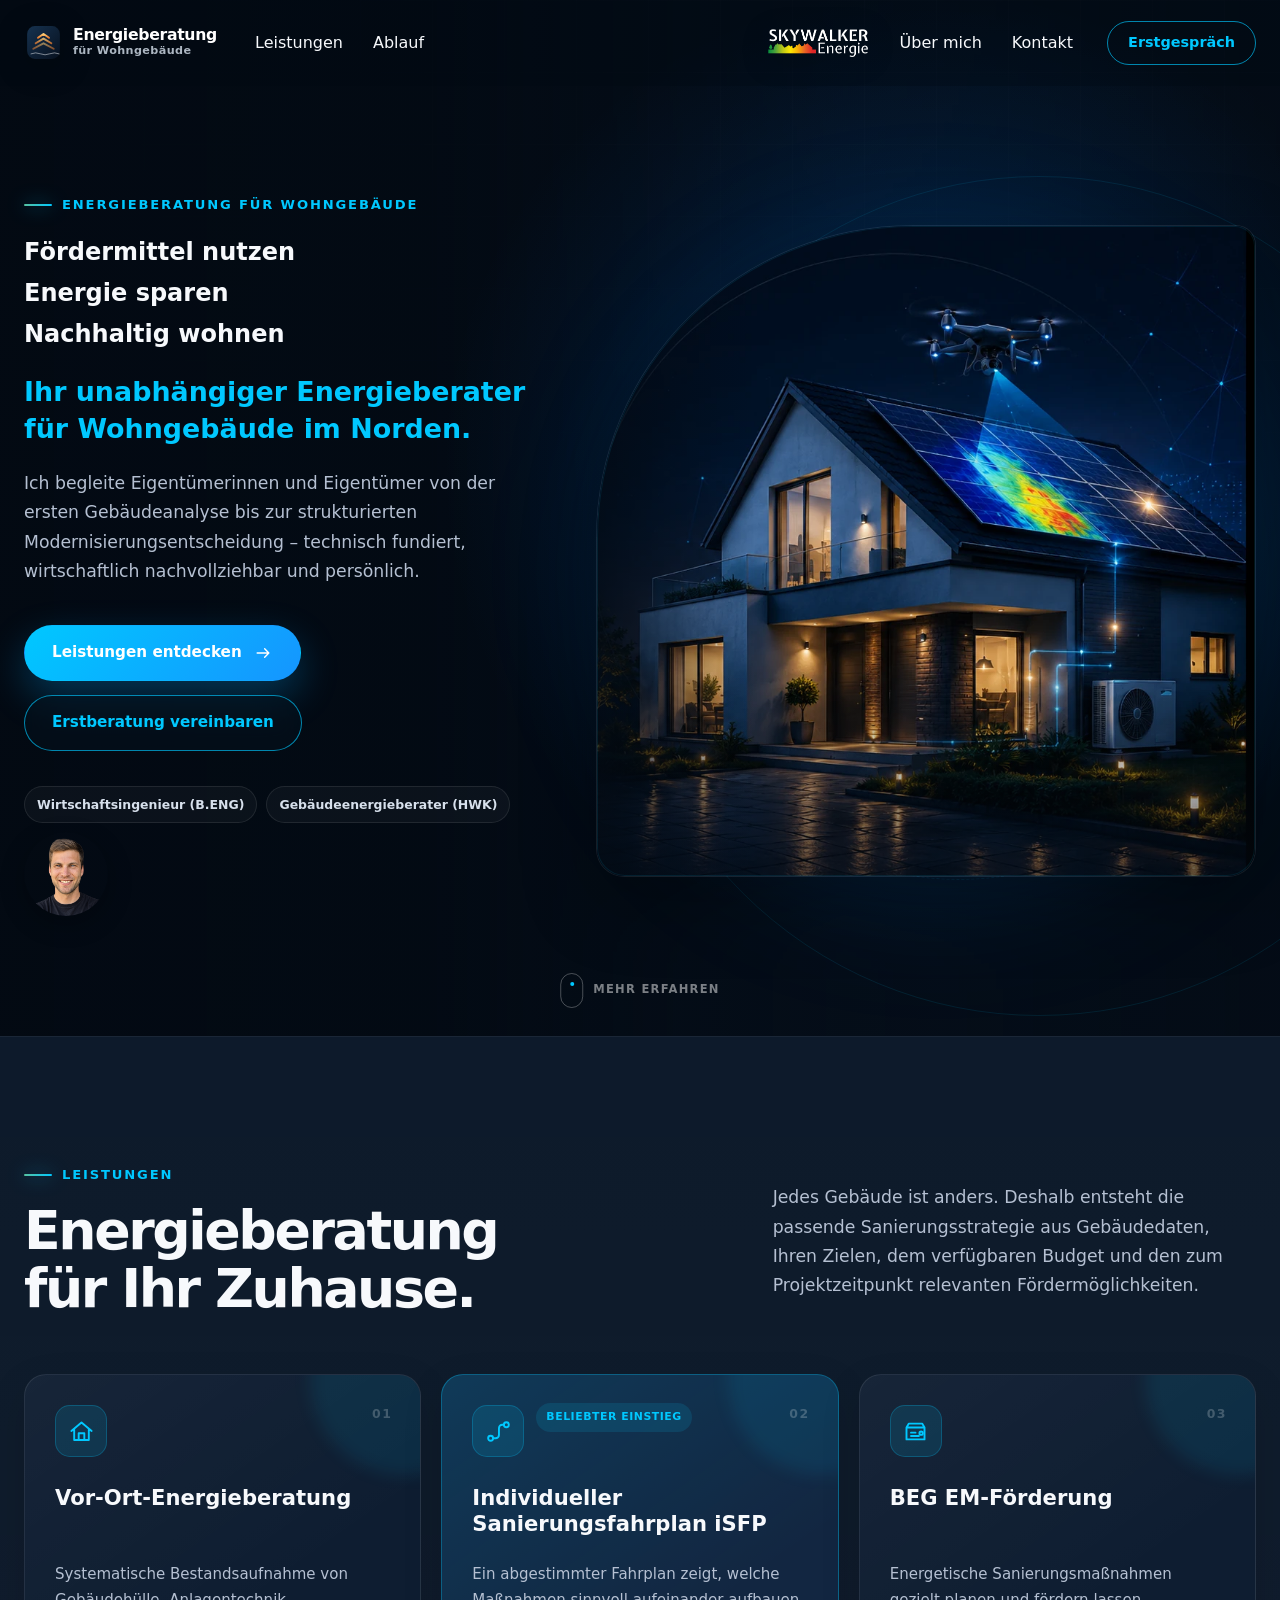
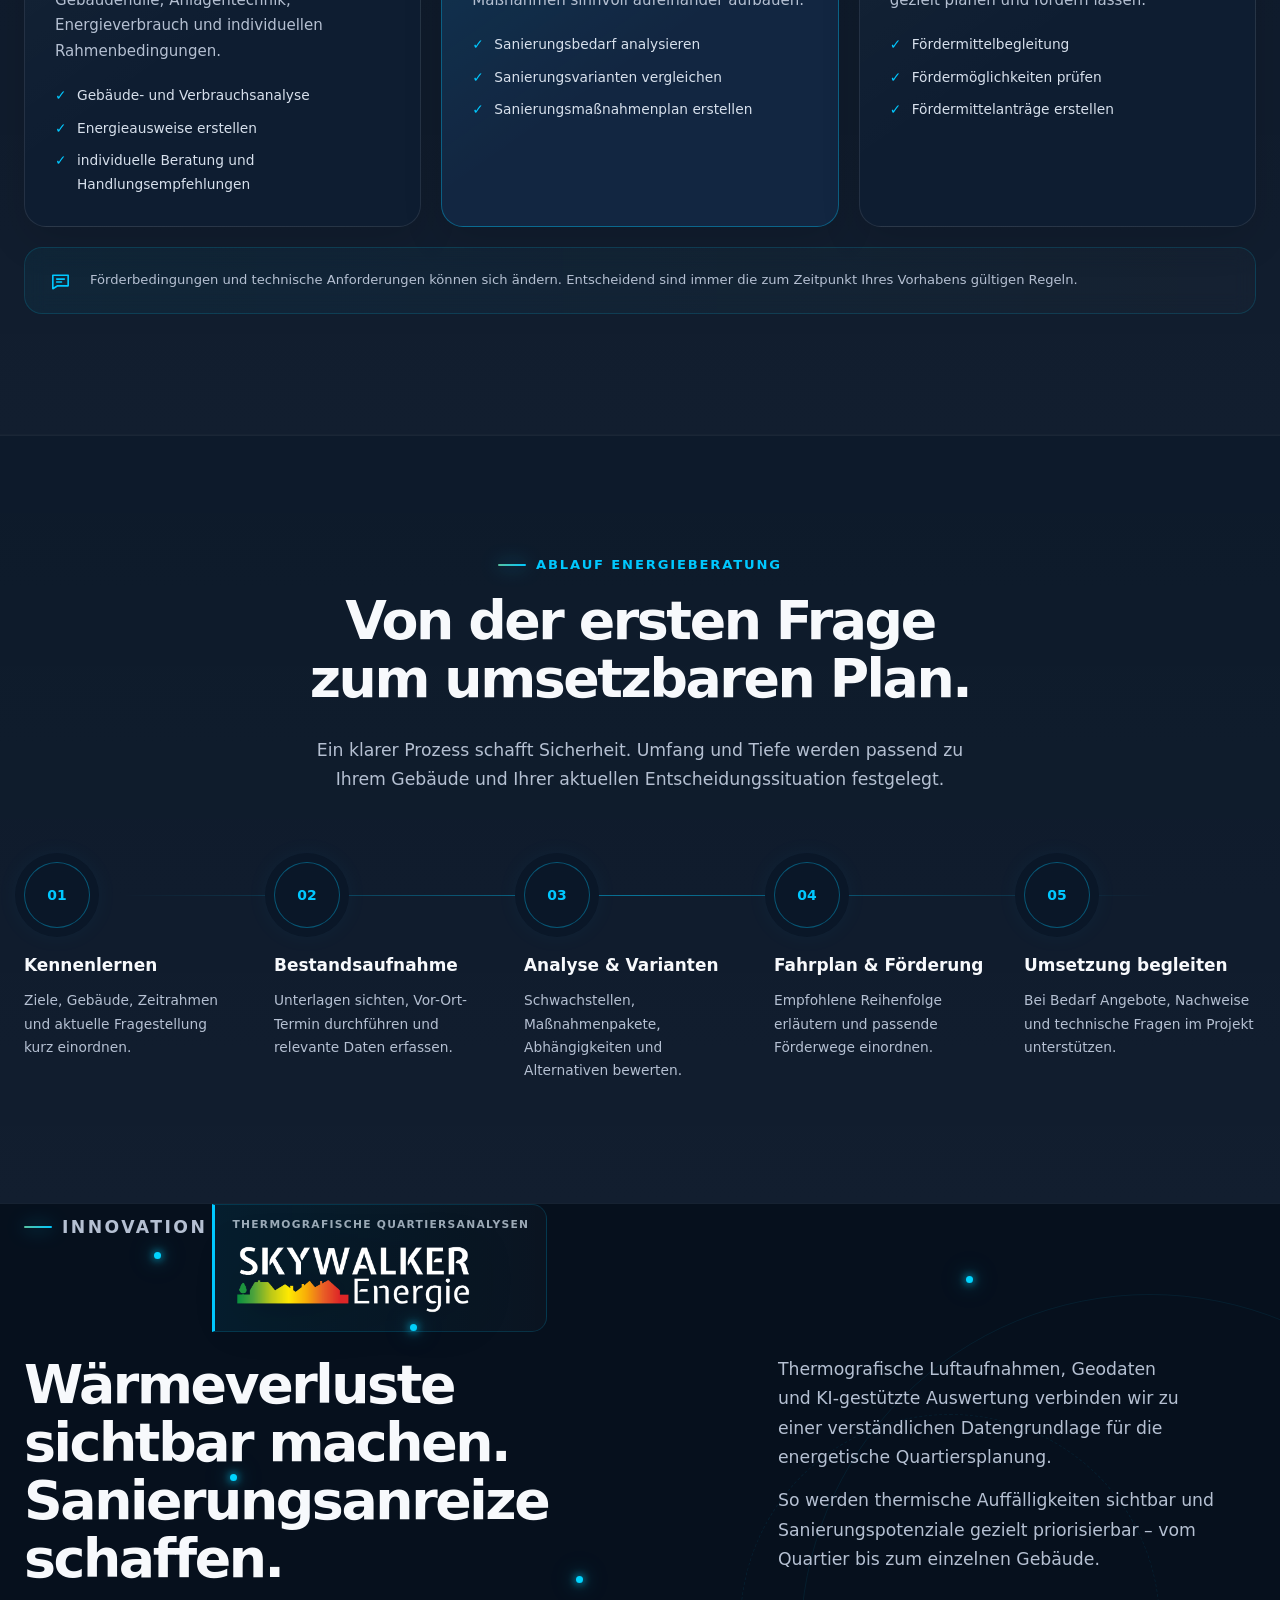
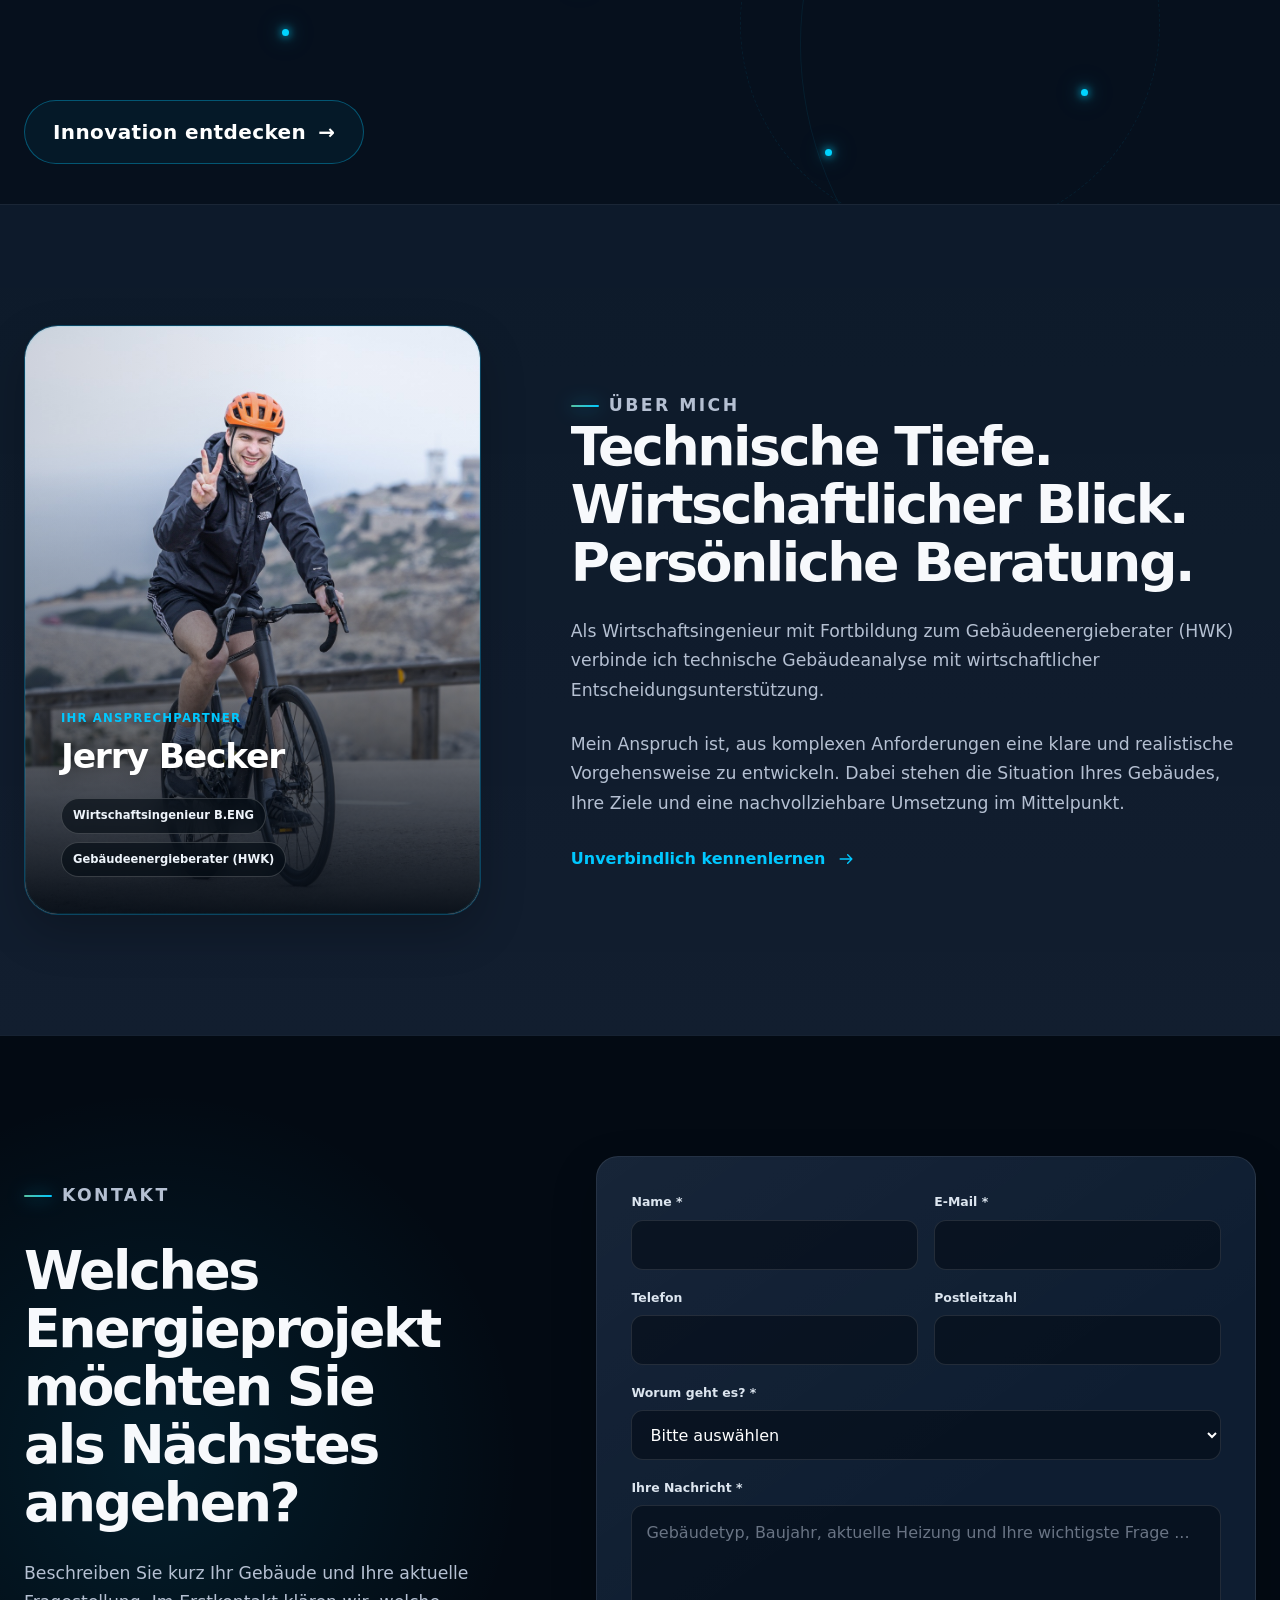
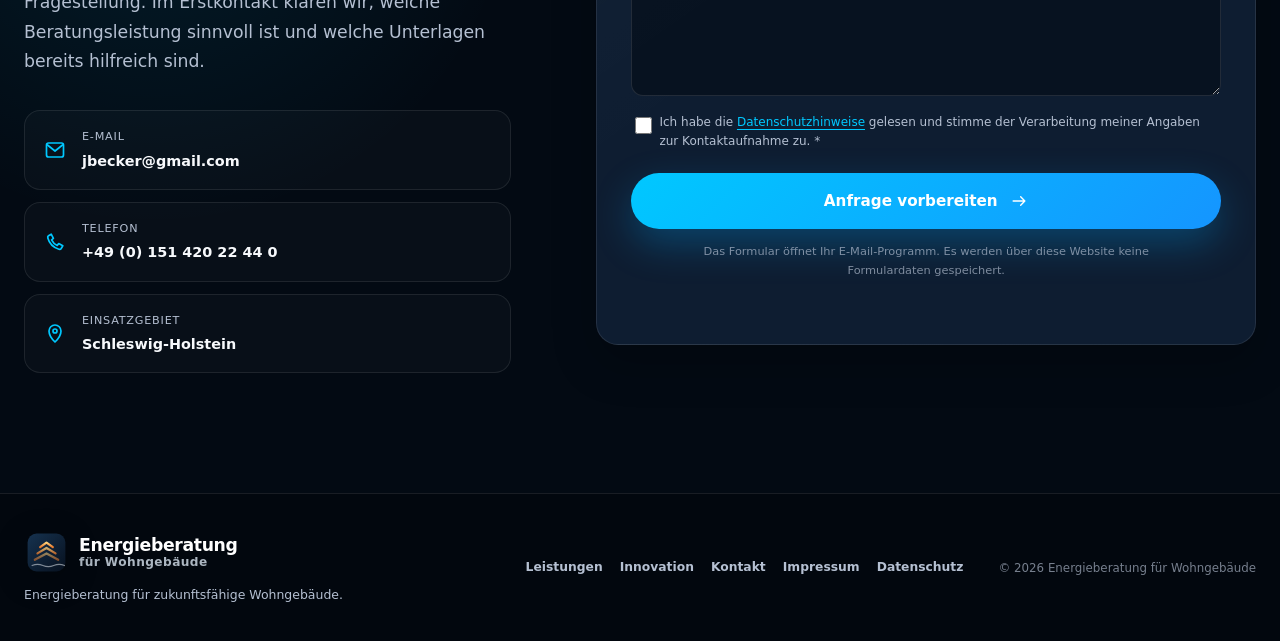
==== commit 8c08eaed: "dsd" ====
--- a/index.html
+++ b/index.html
@@ -205,6 +205,11 @@
         </symbol>
         <symbol id="icon-chart" viewBox="0 0 24 24">
             <path d="M4 19.5h16M6.5 16v-4M11 16V8M15.5 16v-6M20 16V5"/>
+        </symbol>
+        <symbol id="icon-industry" viewBox="0 0 24 24">
+            <path d="M3 20V9l6 3V8l6 4V7l6 4v9H3Z"/>
+            <path d="M6 20v-4h3v4M11 20v-5h3v5M16 20v-3h3v3"/>
+            <path d="M3 20h18"/>
         </symbol>
         <symbol id="icon-dialog" viewBox="0 0 24 24">
             <path d="M4 5.5h16v11H9l-5 3v-14Z"/>
@@ -654,7 +659,7 @@
                                  decoding="async">
                         </div>
                        
-                        <h2 data-reveal>Wärme sichtbar machen.<br>Sanierungsanreiz schaffen.</h2>
+                        <h2 data-reveal>Wärmeverluste sichtbar machen.<br>Sanierungsanreize schaffen.</h2>
                     </div>
                     <div data-reveal>
                         <p>
@@ -841,11 +846,7 @@
                             <p class="eyebrow">Potenzielle Kunden</p>
                             <h3 id="innovation-customers-title">Wer profitiert von der Lösung?</h3>
                         </div>
-                        <p>
-                            Die Auswertung schafft Transparenz, spart Zeit und unterstützt
-                            fundierte Entscheidungen – von der strategischen Quartiersplanung
-                            bis zur konkreten Sanierungsanreizen am Einzelgebäude.
-                        </p>
+                      
                     </header>
 
                     <div class="innovation-customer-grid">
@@ -858,7 +859,7 @@
                             <p>Quartiere verstehen und energetischen Handlungsbedarf priorisieren.</p>
                             <ul>
                                 <li>Gezielte Ausweisung von Sanierungsgebieten</li>
-                                <li>Schaffung von Sanierungsanreizen</li>
+                                <li>Sanierungsanreize schaffen</li>
                                 <li>Transparente Entscheidungsgrundlage</li>
                             </ul>
                         </article>
@@ -879,7 +880,7 @@
 
                         <article class="innovation-customer-card" data-reveal>
                             <div class="innovation-customer-icon">
-                                <svg aria-hidden="true"><use href="#icon-thermal"></use></svg>
+                                <svg aria-hidden="true"><use href="#icon-industry"></use></svg>
                             </div>
                             <span class="innovation-customer-number">03</span>
                             <h4>Energieversorger</h4>
--- a/style.css
+++ b/style.css
@@ -4569,7 +4569,7 @@
 
 .innovation-customer-grid {
     display: grid;
-    grid-template-columns: repeat(4, minmax(0, 1fr));
+    grid-template-columns: repeat(3, minmax(0, 1fr));
     gap: 14px;
 }
 
@@ -5078,3 +5078,10 @@
         height: 470px;
     }
 }
+/* Kontaktformular auf Mobilgeräten ausblenden */
+@media (max-width: 768px) {
+    .contact-form,
+    #kontakt form {
+        display: none !important;
+    }
+}
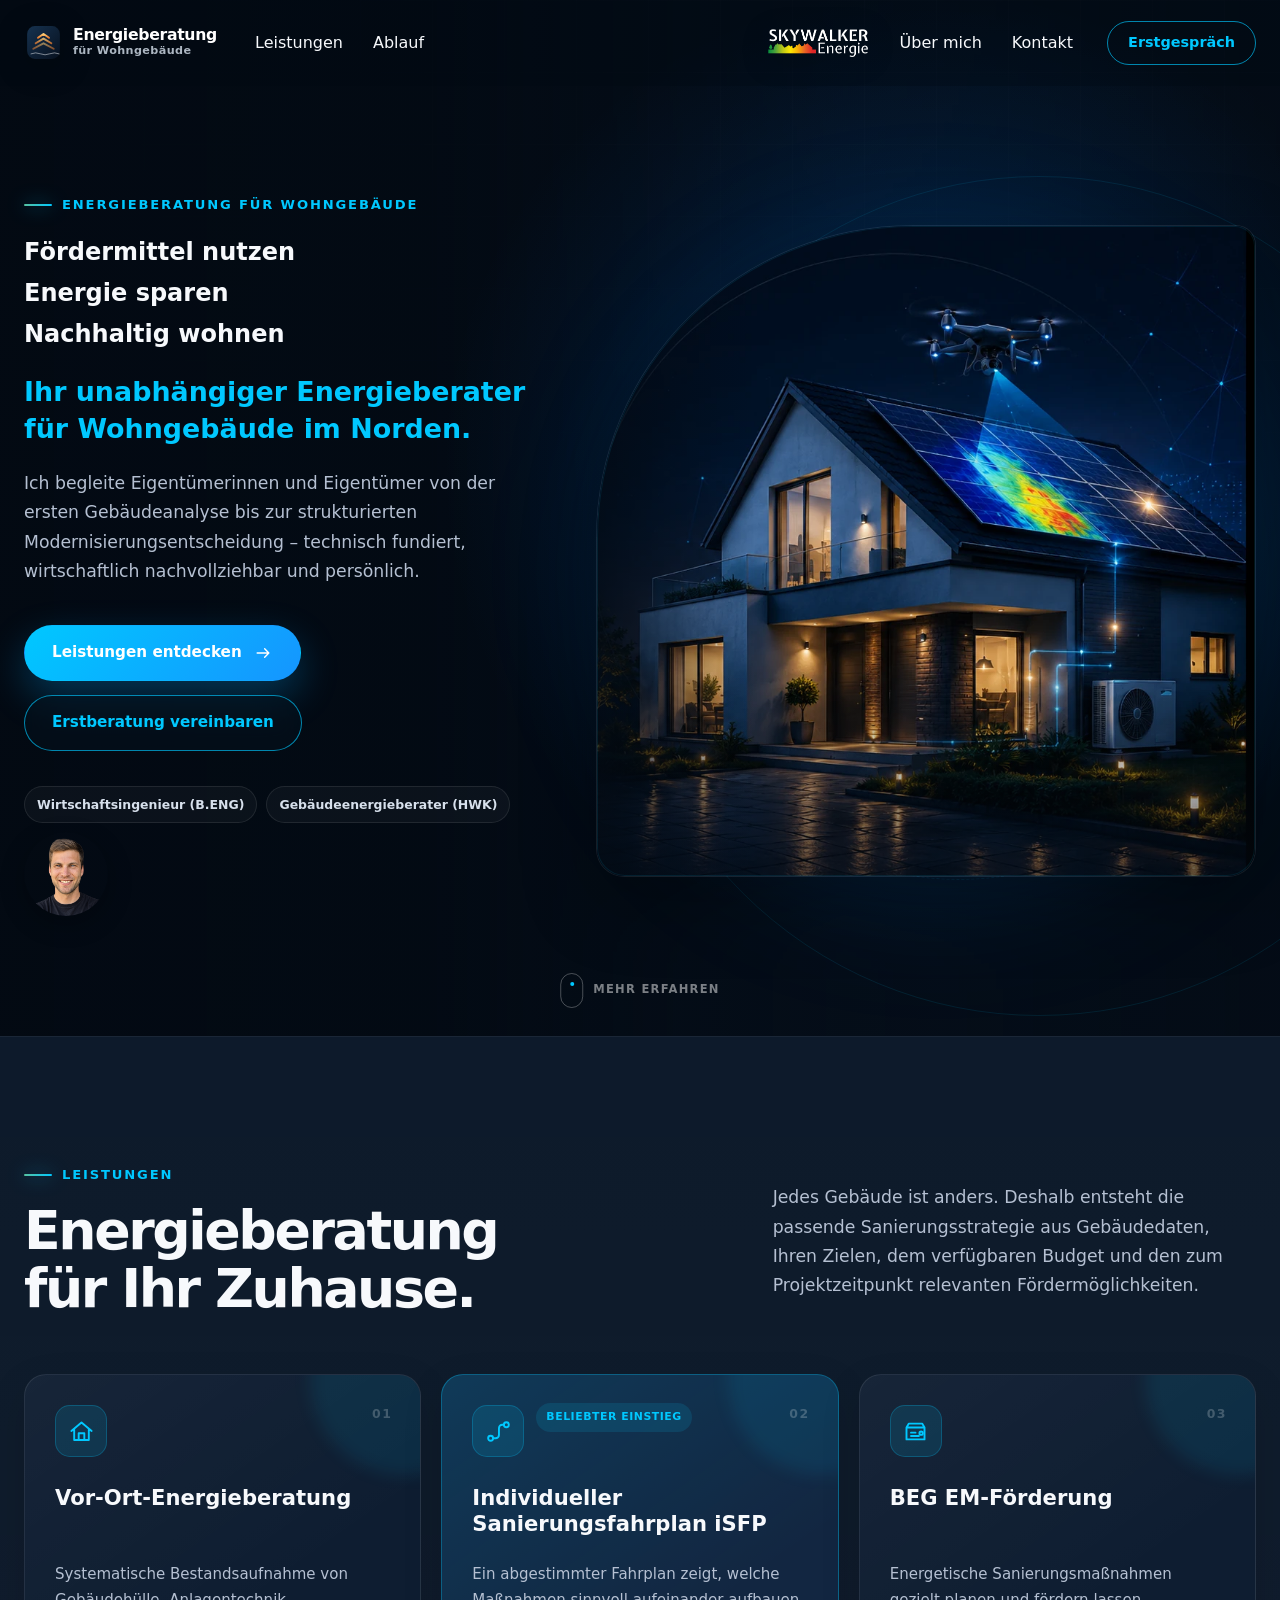
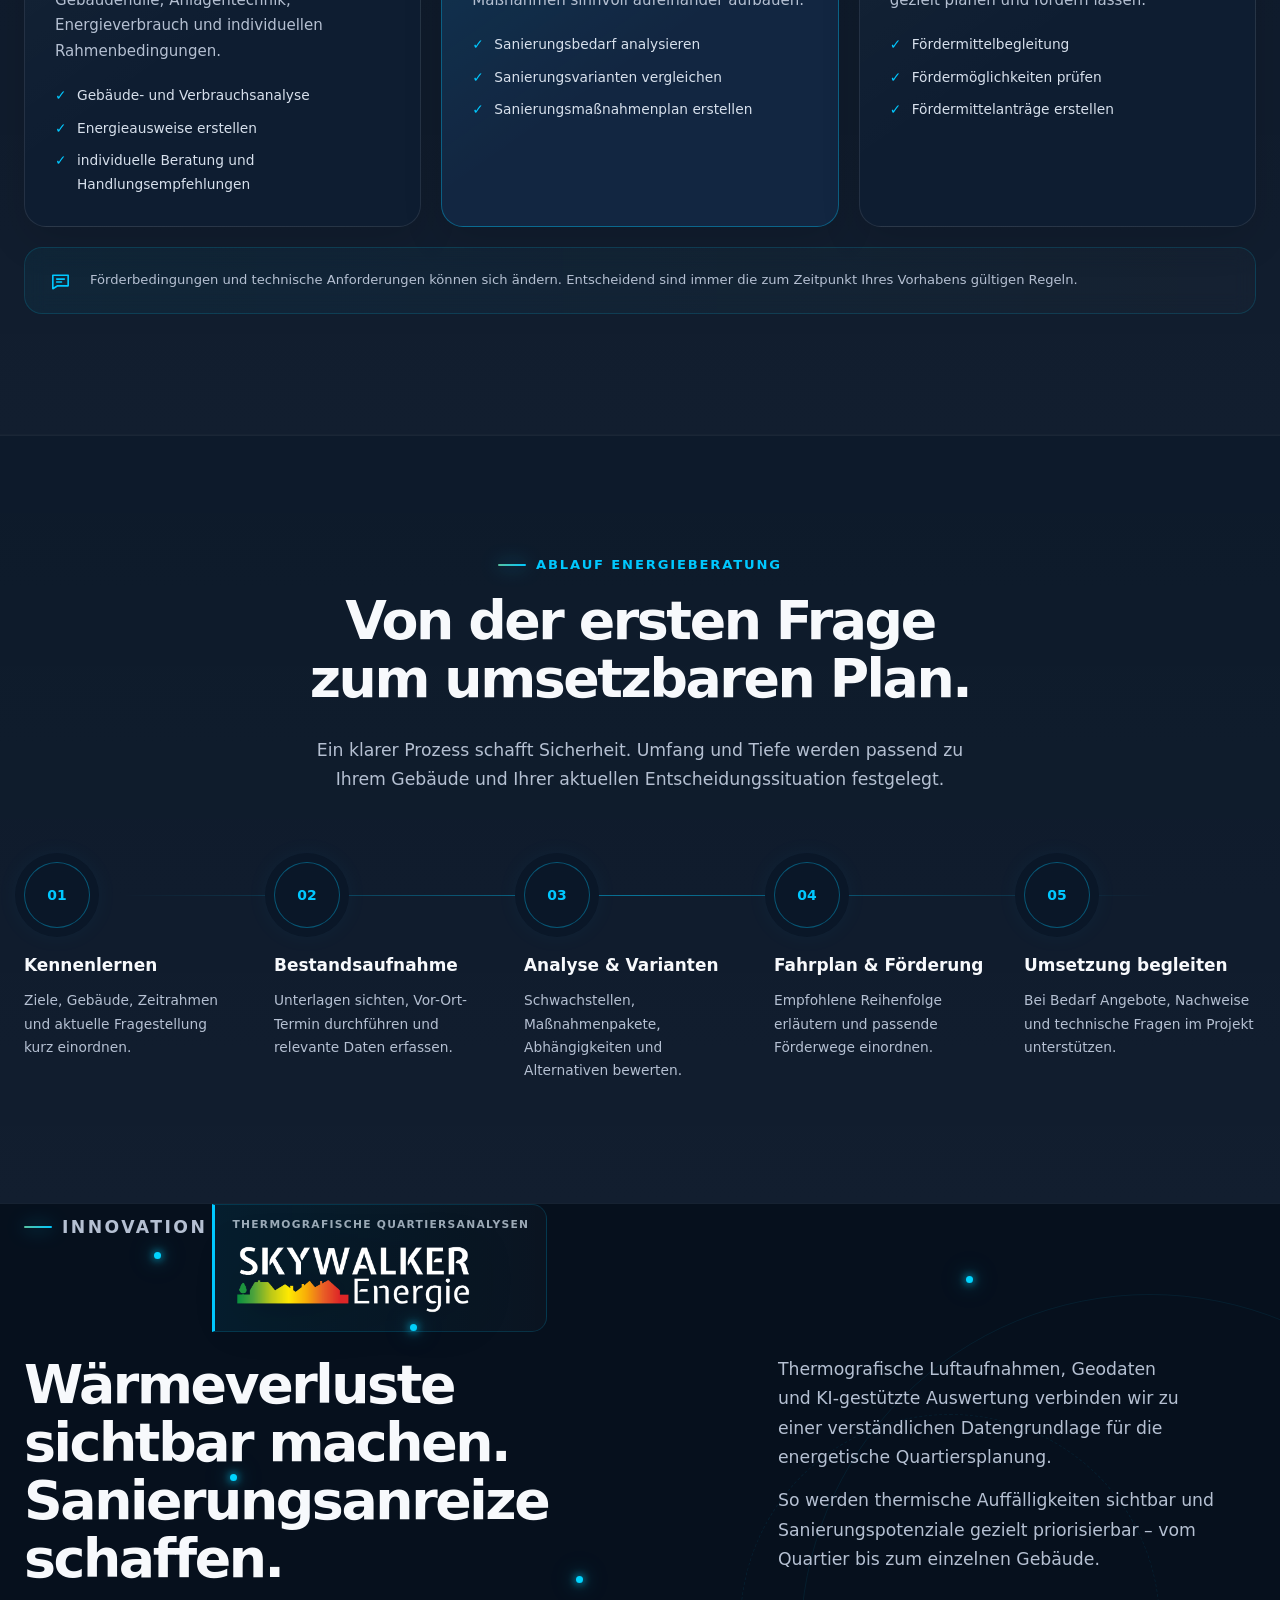
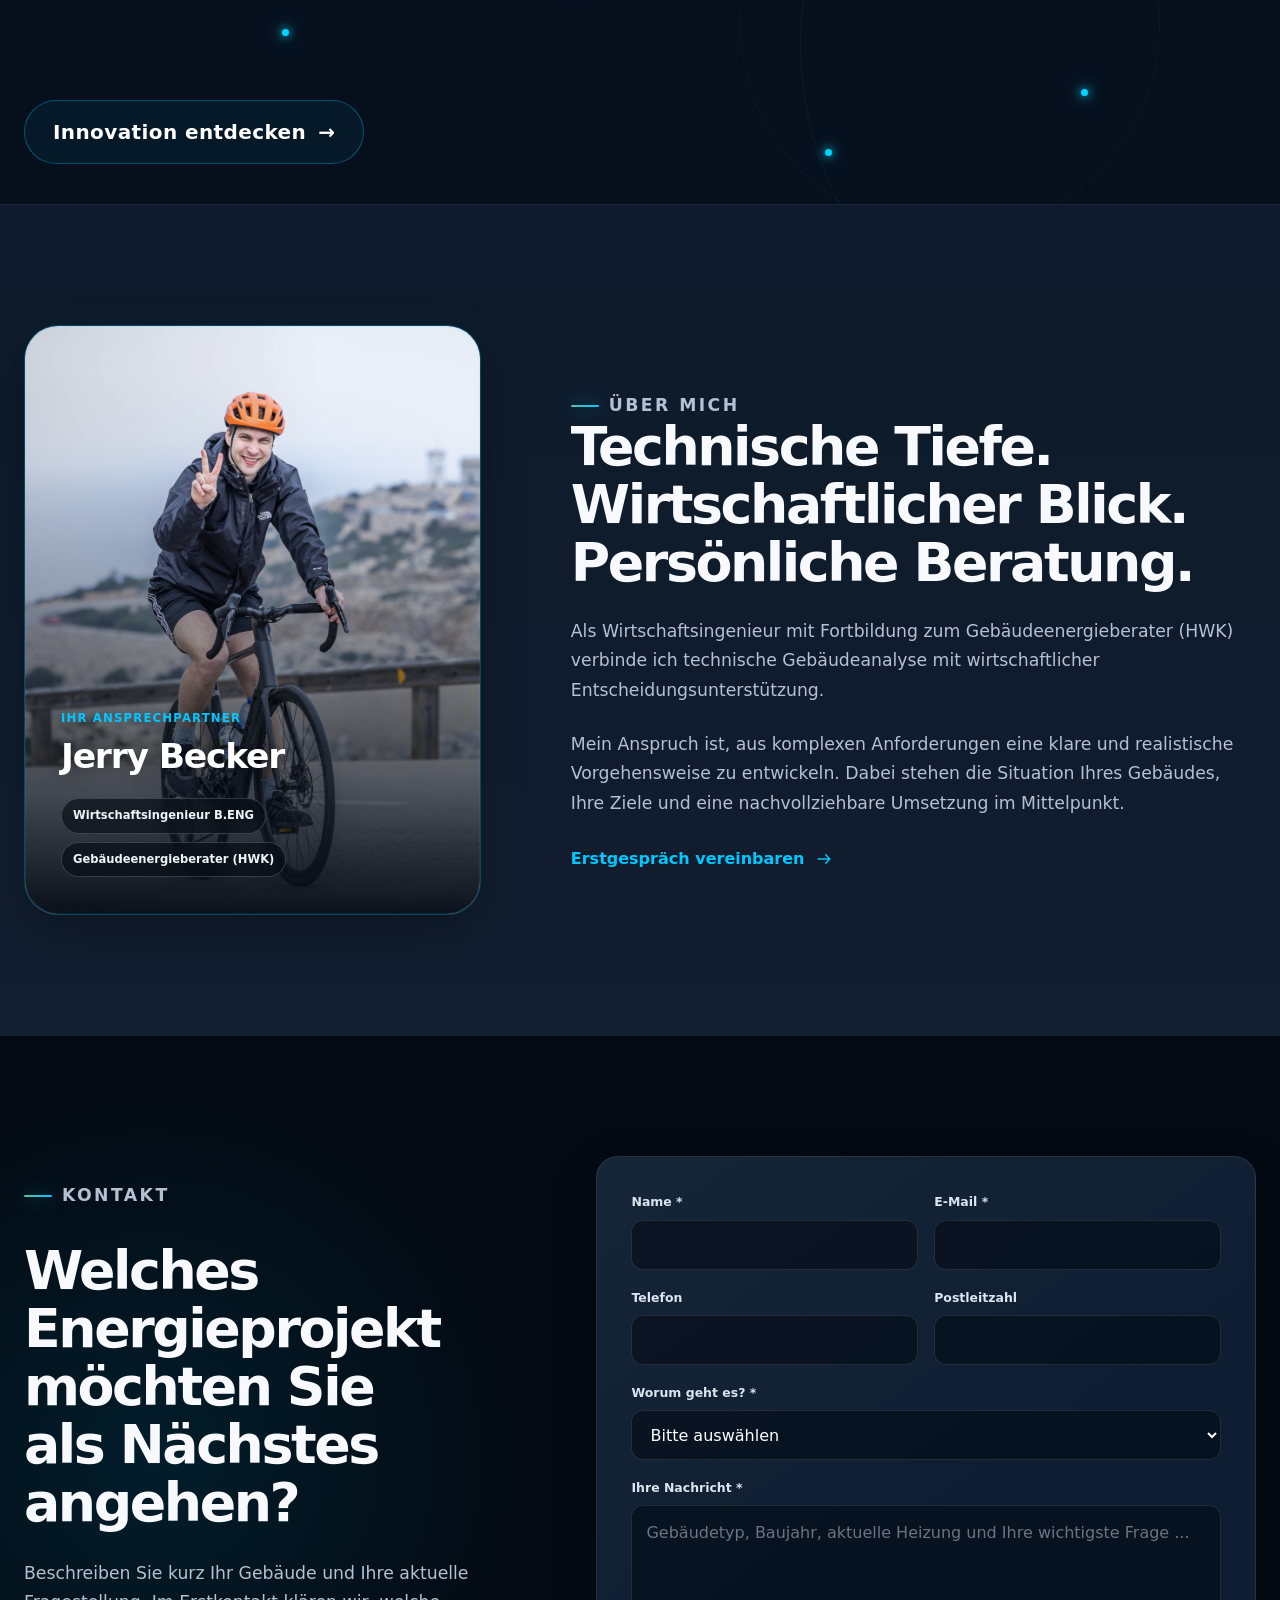
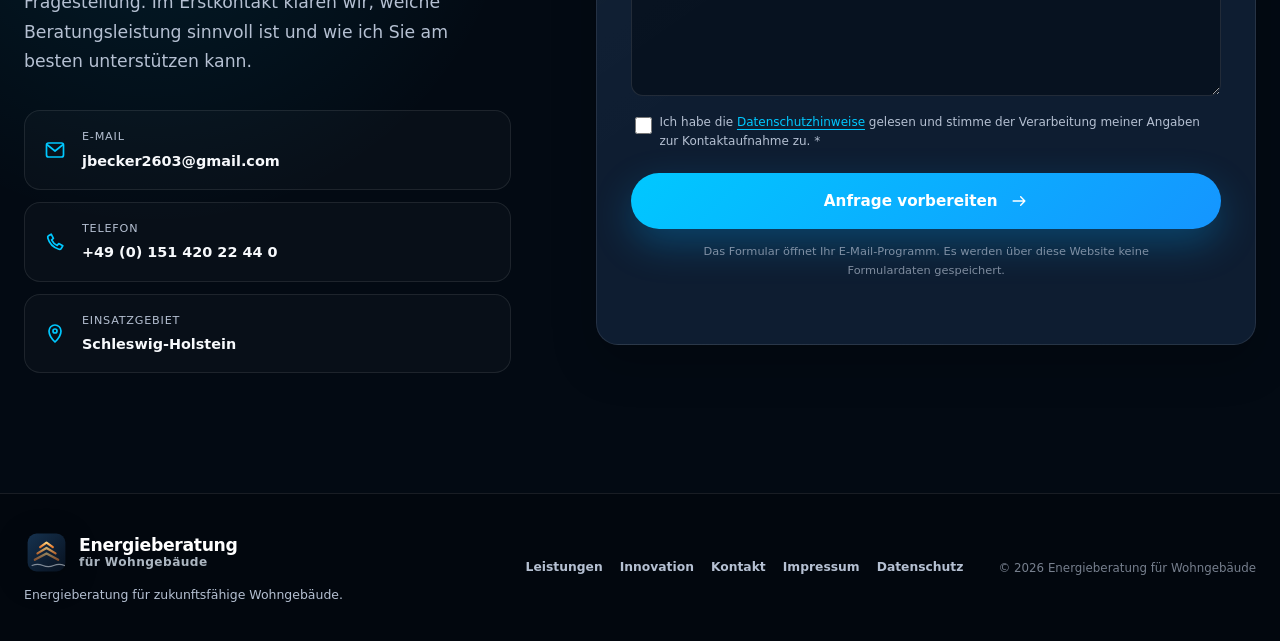
==== commit 05070290: "13092026" ====
--- a/index.html
+++ b/index.html
@@ -233,6 +233,24 @@
             <path d="M12 21s6-5.7 6-11a6 6 0 1 0-12 0c0 5.3 6 11 6 11Z"/>
             <circle cx="12" cy="10" r="2"/>
         </symbol>
+        <!-- Kommunen: Menschen + kommunales Gebäude -->
+<symbol id="icon-municipality" viewBox="0 0 24 24">
+    <!-- Dach / kommunales Gebäude -->
+    <path d="M3 10.5 12 5l9 5.5"/>
+    <path d="M5 10.5v4.5h14v-4.5"/>
+    
+    <!-- drei Personen -->
+    <circle cx="12" cy="13.5" r="2"/>
+    <circle cx="6.5" cy="14.5" r="1.5"/>
+    <circle cx="17.5" cy="14.5" r="1.5"/>
+    
+    <path d="M8.5 20v-2.5c0-1.7 1.5-3 3.5-3s3.5 1.3 3.5 3V20"/>
+    <path d="M4.5 20v-1.5c0-1.2.9-2.2 2-2.2.8 0 1.5.4 1.9 1"/>
+    <path d="M19.5 20v-1.5c0-1.2-.9-2.2-2-2.2-.8 0-1.5.4-1.9 1"/>
+    
+    <!-- Grundlinie -->
+    <path d="M3 20h18"/>
+</symbol>
     </svg>
 
    <header class="site-header" data-header>
@@ -852,7 +870,9 @@
                     <div class="innovation-customer-grid">
                         <article class="innovation-customer-card" data-reveal>
                             <div class="innovation-customer-icon">
-                                <svg aria-hidden="true"><use href="#icon-house"></use></svg>
+                                <svg aria-hidden="true">
+                                    <use href="#icon-municipality"></use>
+                                </svg>
                             </div>
                             <span class="innovation-customer-number">01</span>
                             <h4>Kommunen</h4>
@@ -866,7 +886,7 @@
 
                         <article class="innovation-customer-card" data-reveal>
                             <div class="innovation-customer-icon">
-                                <svg aria-hidden="true"><use href="#icon-chart"></use></svg>
+                                <svg aria-hidden="true"><use href="#icon-house"></use></svg>
                             </div>
                             <span class="innovation-customer-number">02</span>
                             <h4>Wohnungswirtschaft</h4>
@@ -888,7 +908,7 @@
                             <ul>
                                 <li>Kundenbindung</li>
                                 <li>Effektive Kommunikation</li>
-                                <li>Mehrwert für den Kunden</li>
+                                <li>Energiebewusstsein stärken</li>
                             </ul>
                         </article> 
                     </div>
@@ -1049,7 +1069,7 @@
 -->
                     <br>
                     <a href="#kontakt" class="text-link" data-reveal>
-                        Unverbindlich kennenlernen
+                        Erstgespräch vereinbaren
                         <svg aria-hidden="true"><use href="#icon-arrow"></use></svg>
                     </a>
                 </div>
@@ -1066,8 +1086,7 @@
                     <h2 data-reveal>Welches Energieprojekt möchten Sie als Nächstes angehen?</h2>
                     <p data-reveal>
                         Beschreiben Sie kurz Ihr Gebäude und Ihre aktuelle Fragestellung.
-                        Im Erstkontakt klären wir, welche Beratungsleistung sinnvoll ist und
-                        welche Unterlagen bereits hilfreich sind.
+                        Im Erstkontakt klären wir, welche Beratungsleistung sinnvoll ist und wie ich Sie am besten unterstützen kann.
                     </p>
 
                     <!-- TODO: Kontaktangaben vor Veröffentlichung ersetzen. -->
@@ -1076,7 +1095,7 @@
                             <svg aria-hidden="true"><use href="#icon-mail"></use></svg>
                             <span>
                                 <small>E-Mail</small>
-                                <strong>jbecker@gmail.com</strong>
+                                <strong>jbecker2603@gmail.com</strong>
                             </span>
                         </a>
                         <a href="tel:+49 15142022440">
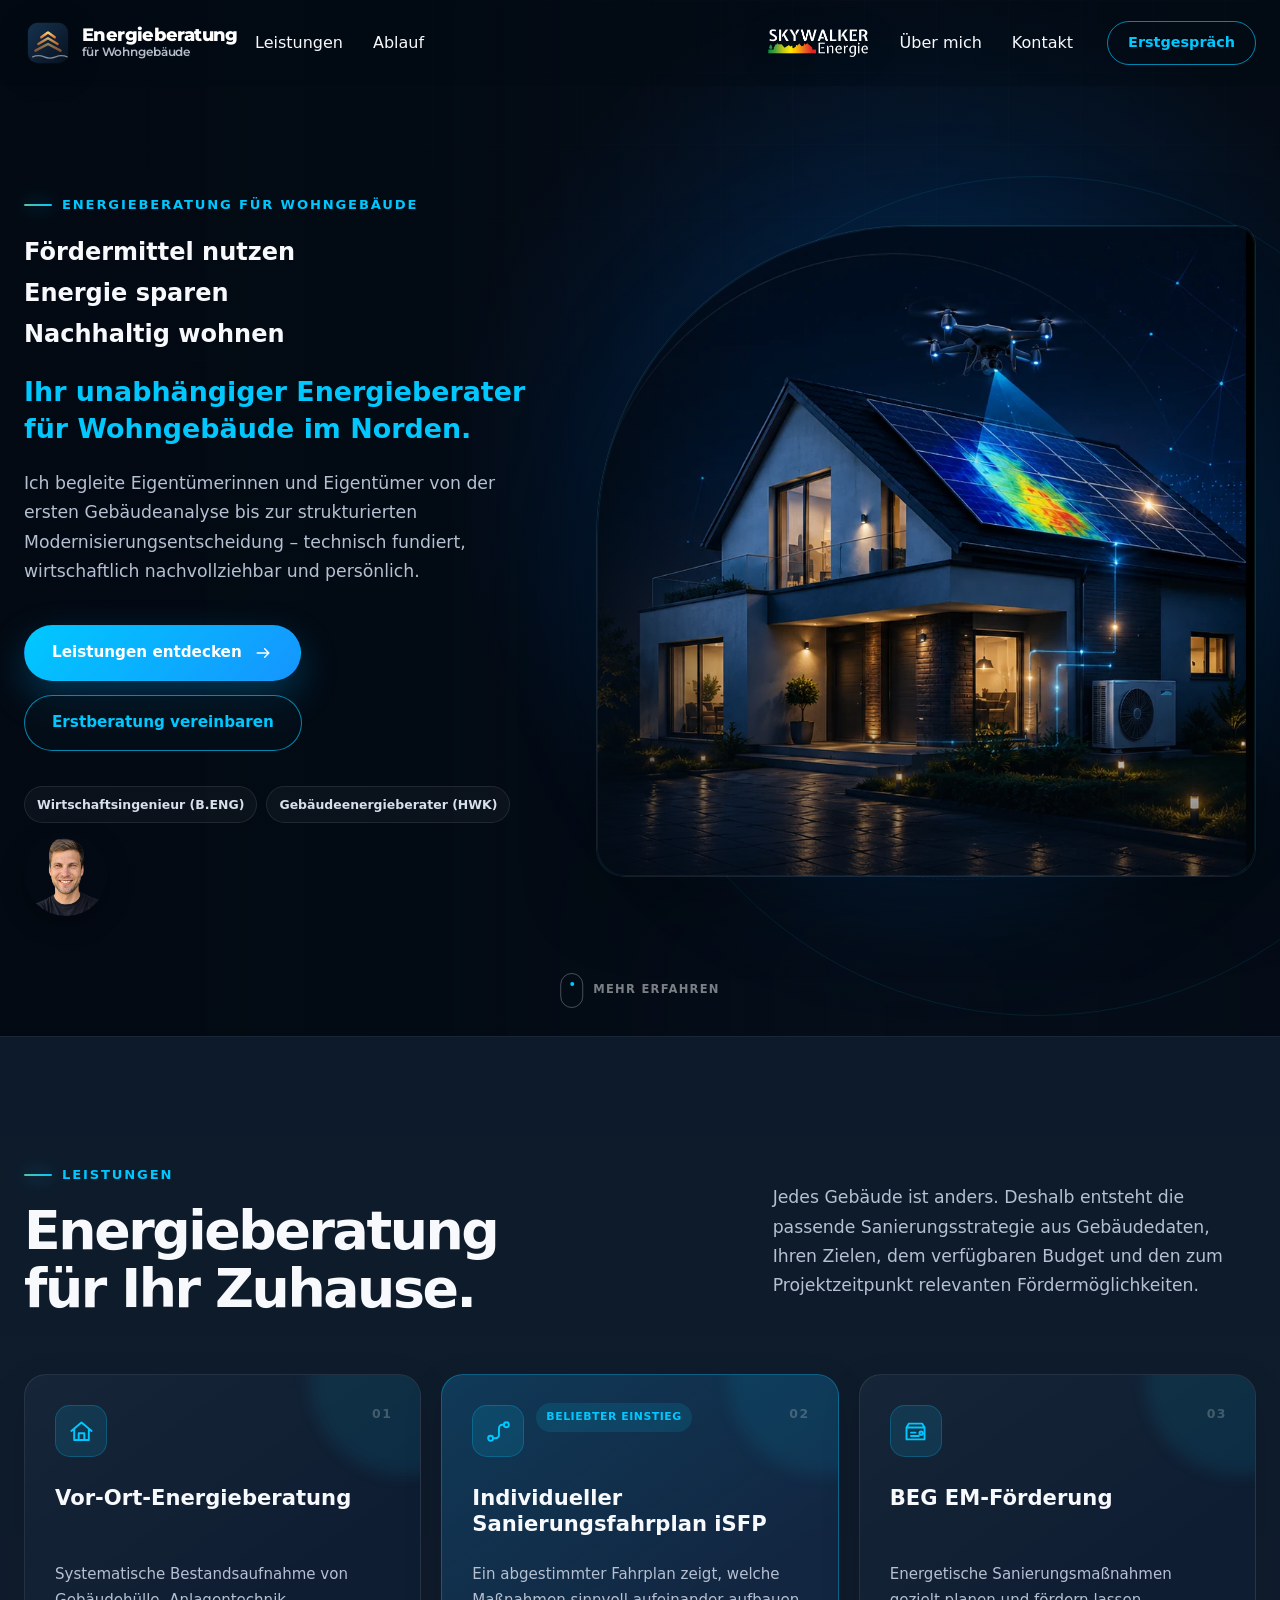
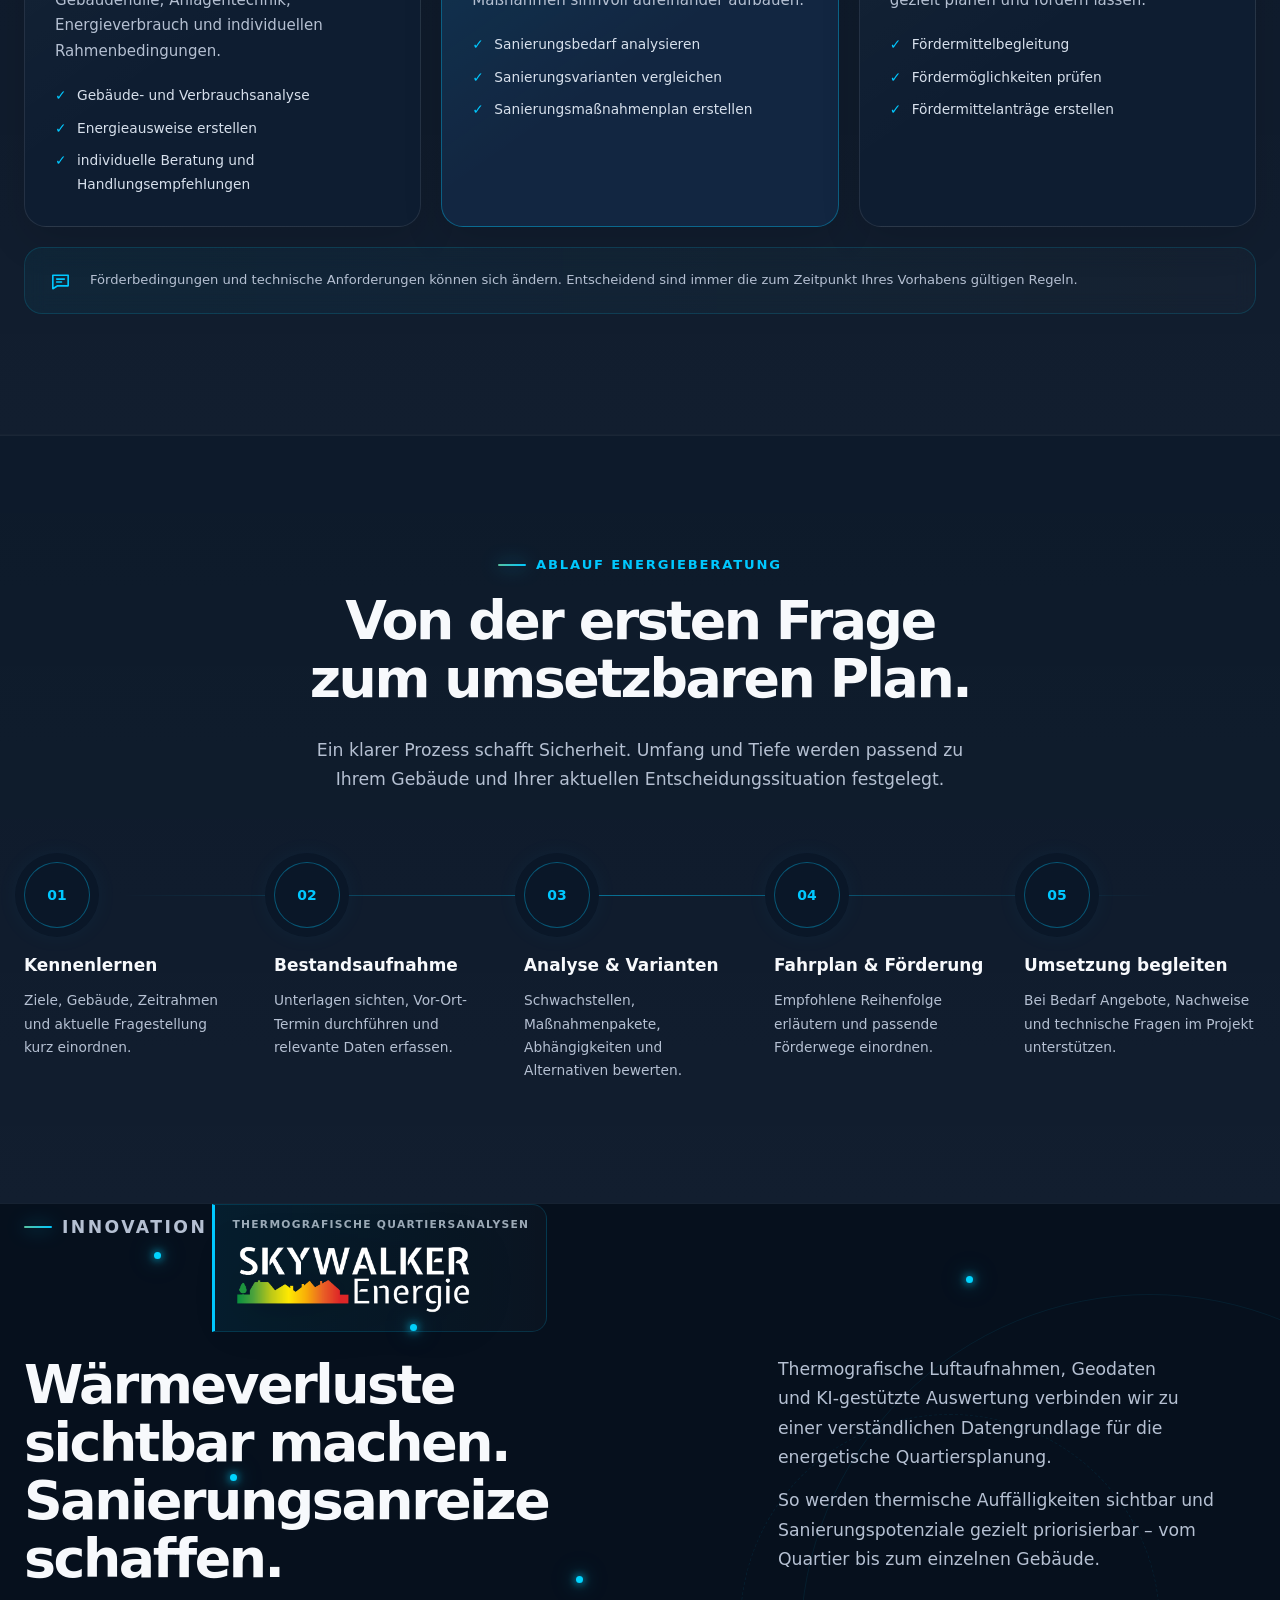
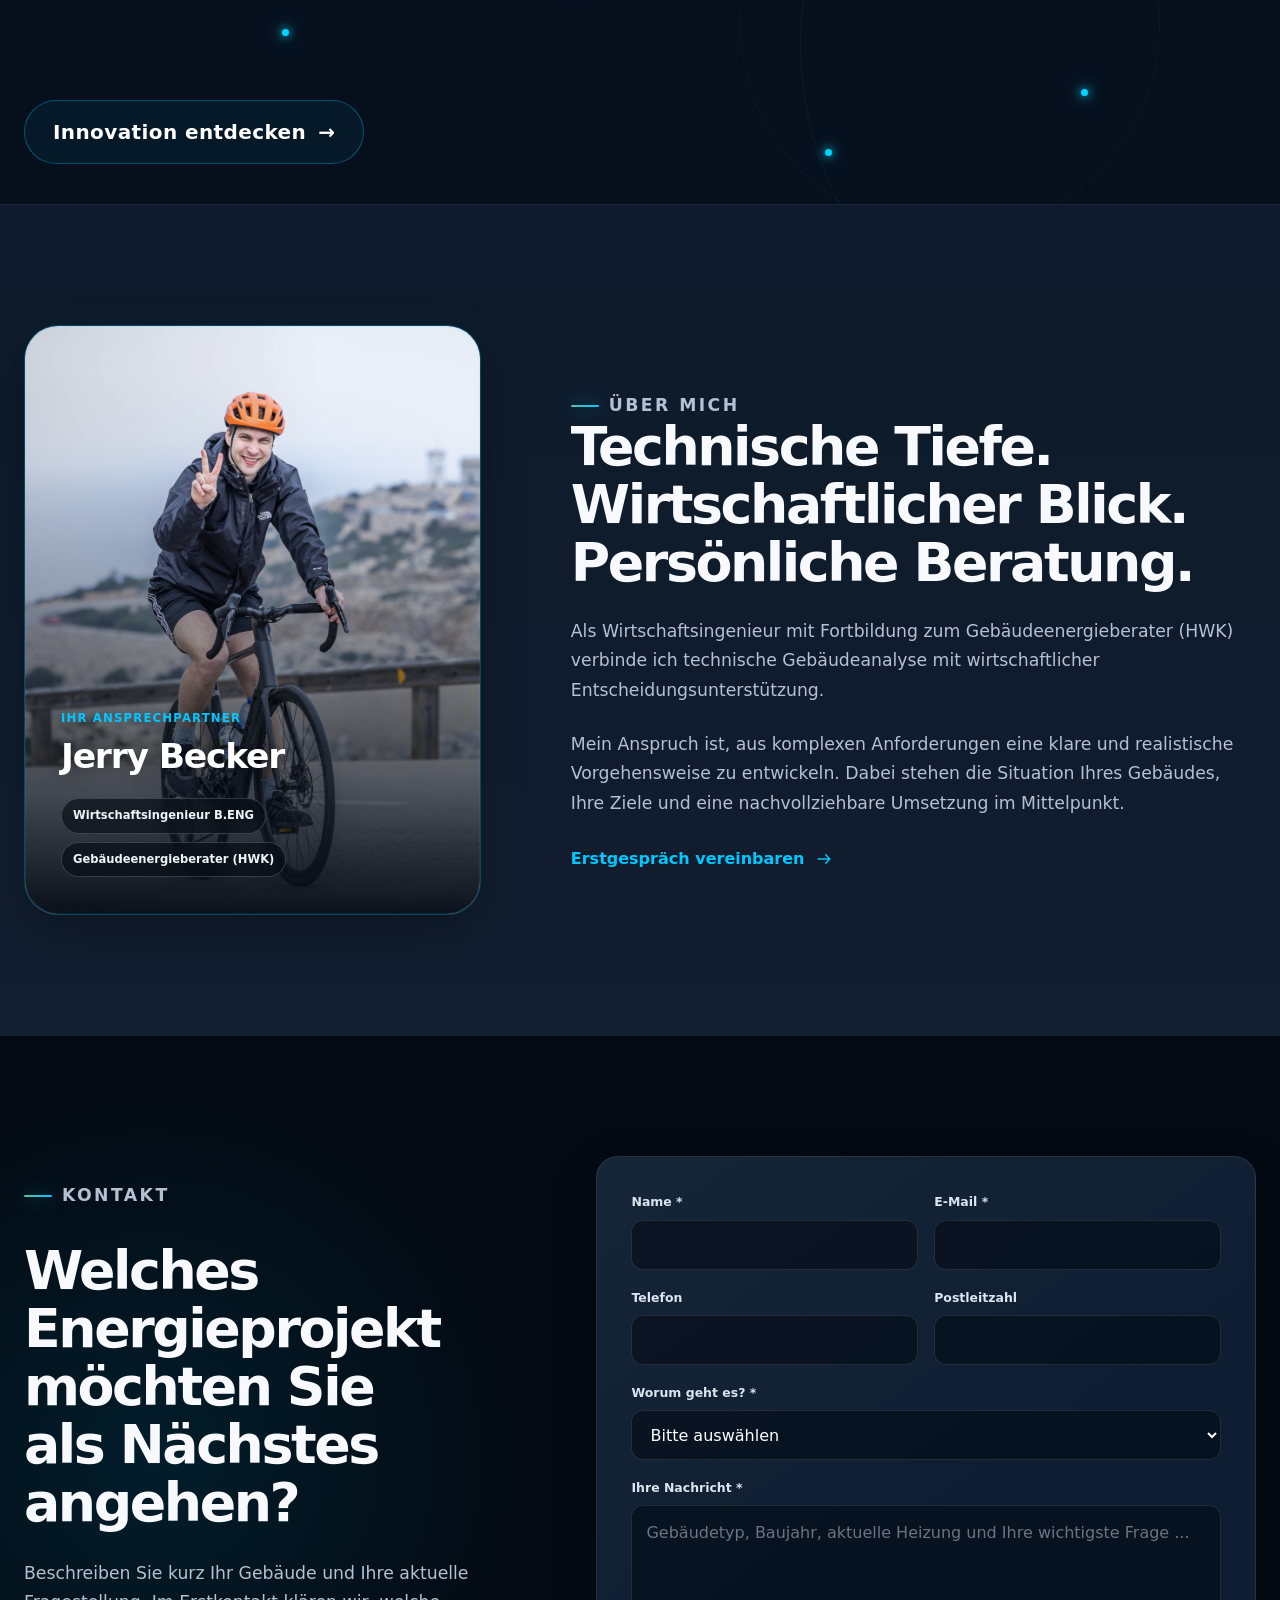
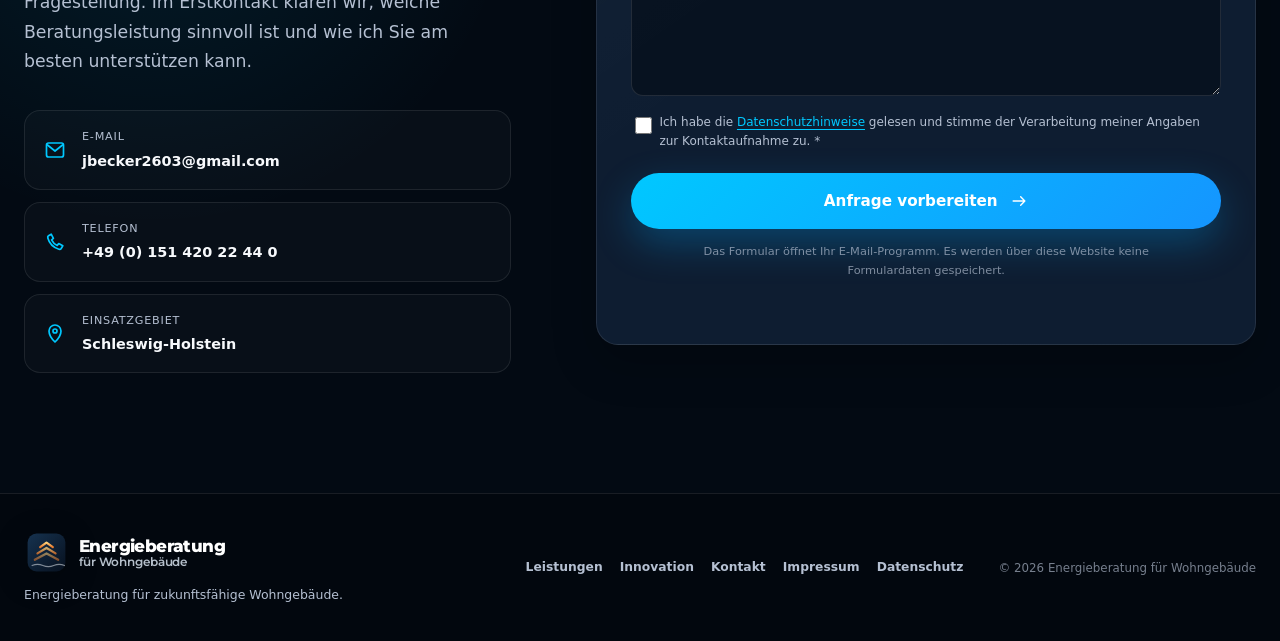
==== commit 1bbb4572: "14092026" ====
--- a/index.html
+++ b/index.html
@@ -19,6 +19,9 @@
     <script>
         document.documentElement.classList.add("js");
     </script>
+    <link rel="preconnect" href="https://fonts.googleapis.com">
+    <link rel="preconnect" href="https://fonts.gstatic.com" crossorigin>
+    <link href="https://fonts.googleapis.com/css2?family=Montserrat:wght@600;700;800;900&display=swap" rel="stylesheet">
     <link rel="stylesheet" href="style.css">
 
     <style>
--- a/style.css
+++ b/style.css
@@ -5084,4 +5084,57 @@
     #kontakt form {
         display: none !important;
     }
+}
+/* ==========================================================
+   LOGO – Montserrat
+   ========================================================== */
+
+.consultancy-brand-text {
+    font-family: "Montserrat", sans-serif;
+    line-height: 1.02;
+    gap: 2px;
+}
+
+/* Energieberatung */
+.consultancy-brand-text strong {
+    font-family: "Montserrat", sans-serif;
+    font-size: 1.1rem;
+    font-weight: 800;
+    letter-spacing: -0.035em;
+    color: #ffffff;
+    white-space: nowrap;
+}
+
+/* für Wohngebäude */
+.consultancy-brand-text span {
+    font-family: "Montserrat", sans-serif;
+    font-size: 0.78rem;
+    font-weight: 600;
+    letter-spacing: -0.01em;
+    color: rgba(221, 232, 244, 0.82);
+    white-space: nowrap;
+}
+
+/* Logo-Icon etwas größer */
+.site-header .consultancy-brand-icon {
+    width: 48px;
+    height: 48px;
+    flex-basis: 48px;
+}
+
+/* Mobile */
+@media (max-width: 960px) {
+    .site-header .consultancy-brand-icon {
+        width: 45px;
+        height: 45px;
+        flex-basis: 45px;
+    }
+
+    .consultancy-brand-text strong {
+        font-size: 1.08rem;
+    }
+
+    .consultancy-brand-text span {
+        font-size: 0.76rem;
+    }
 }
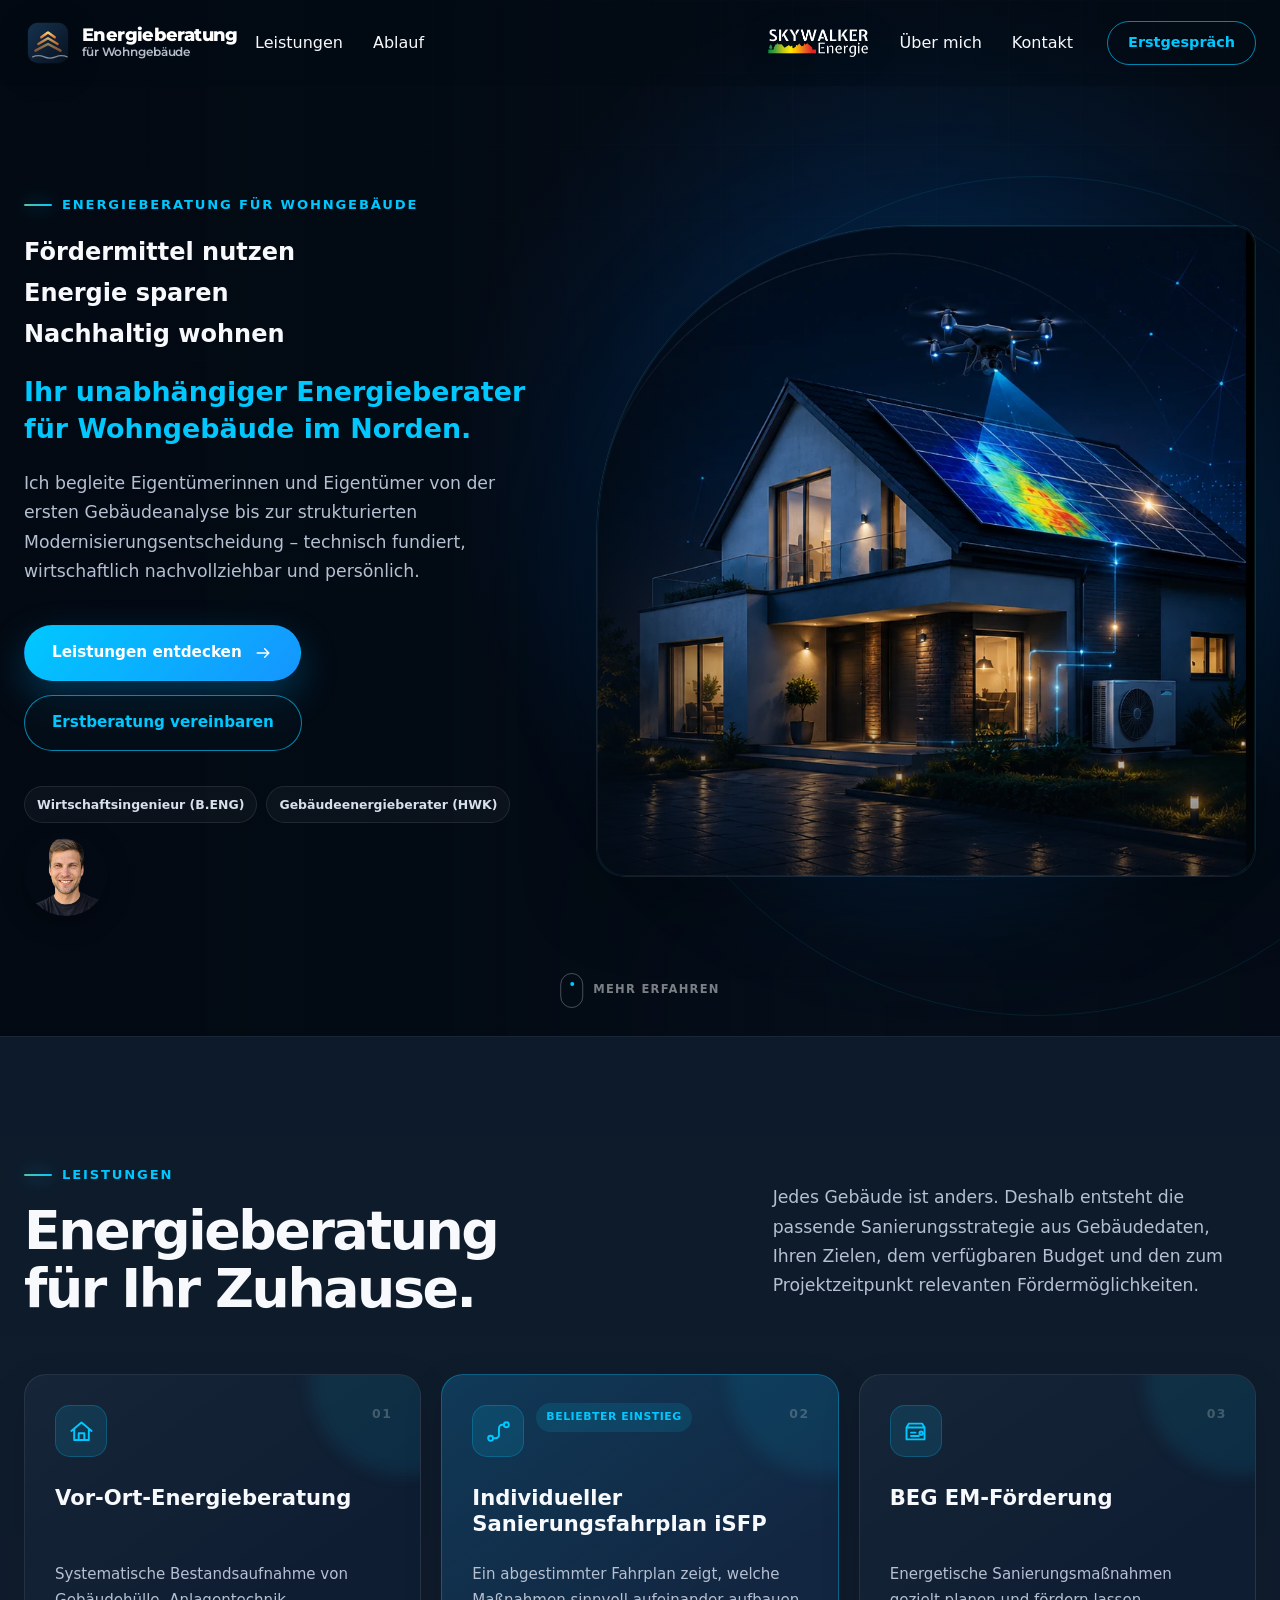
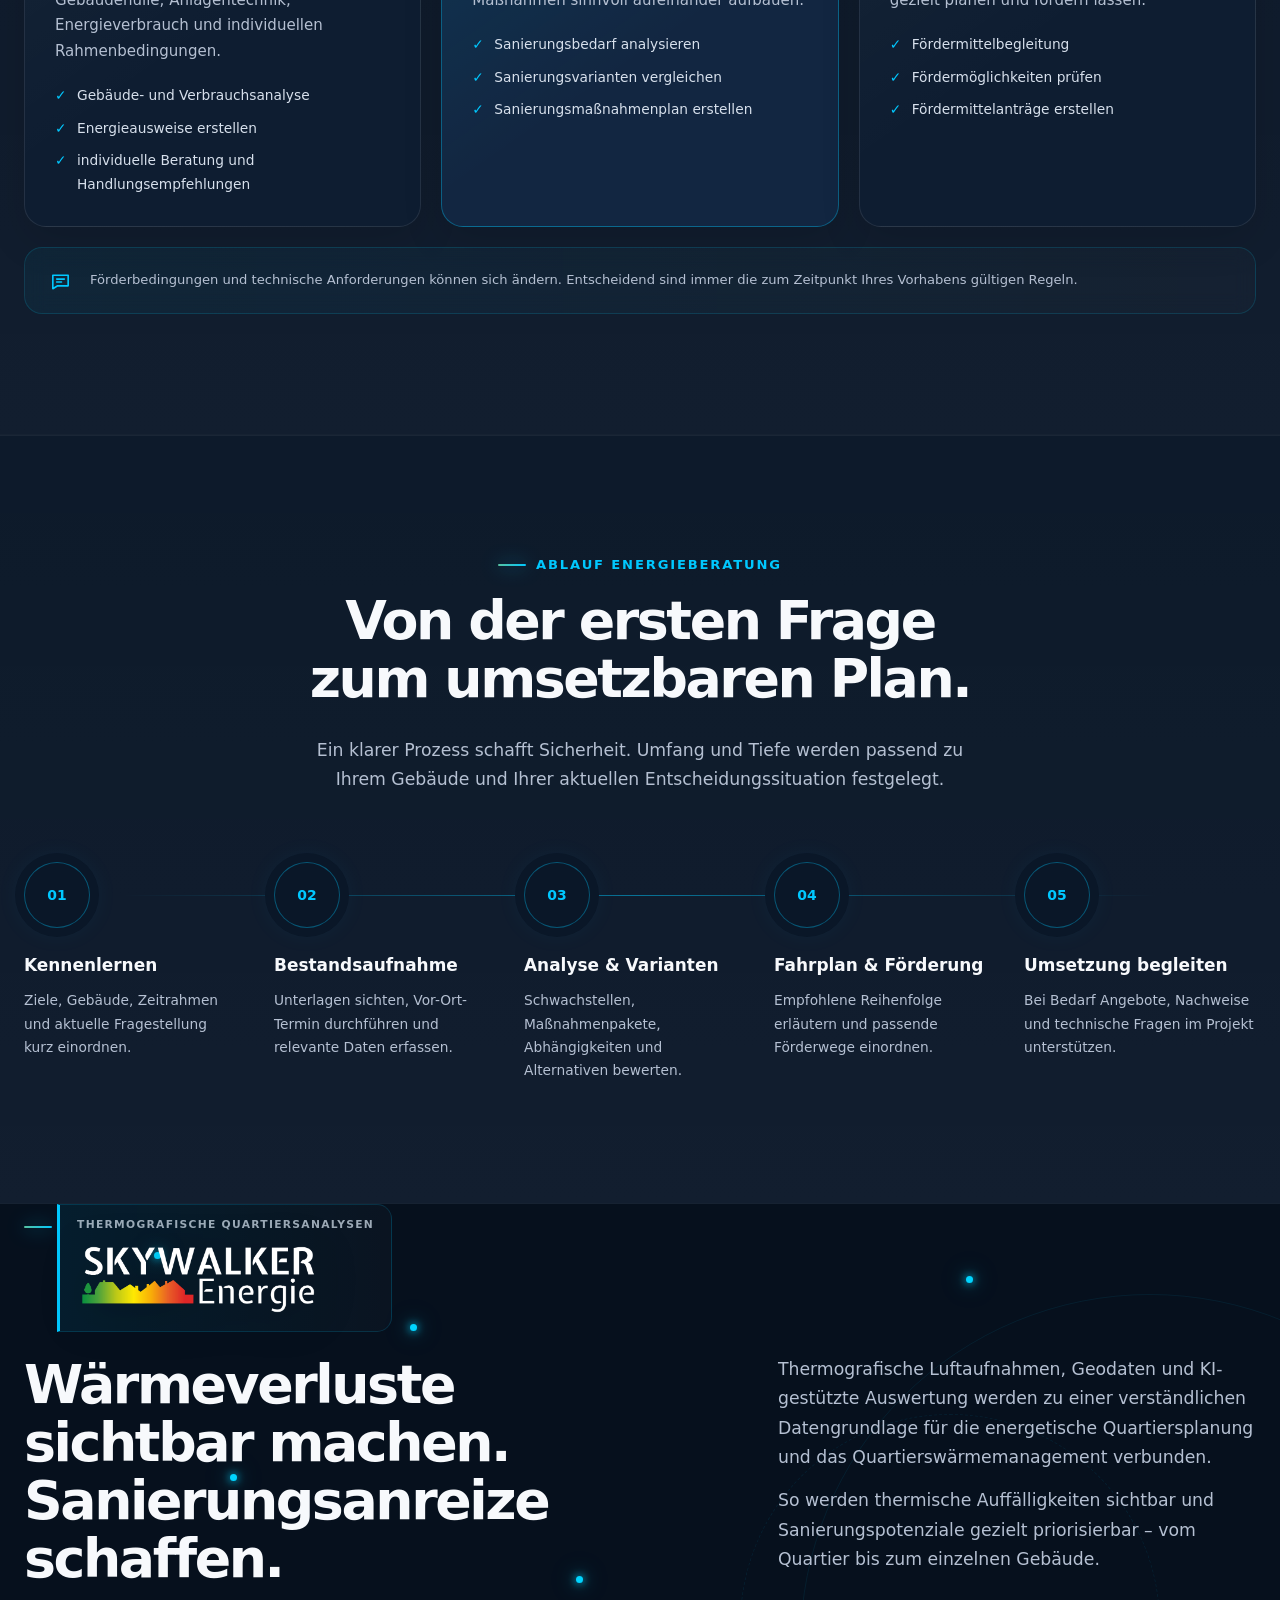
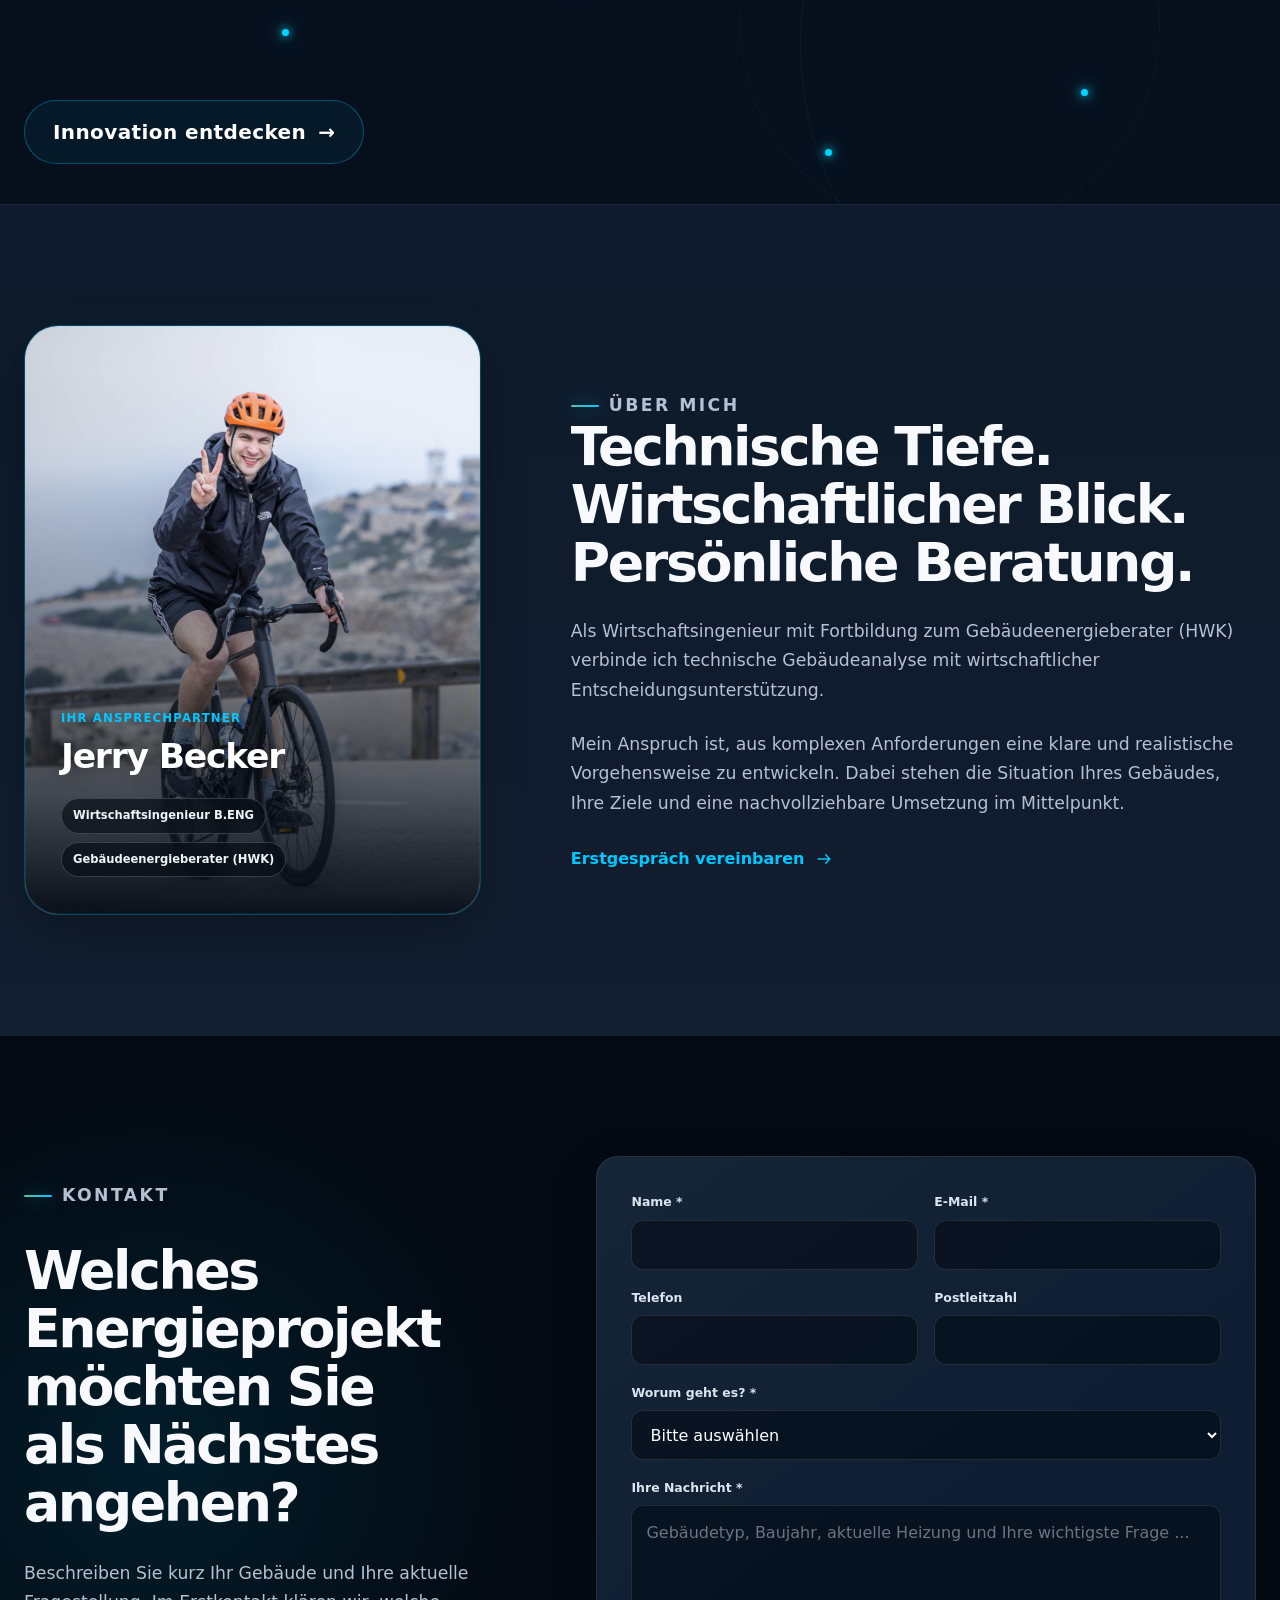
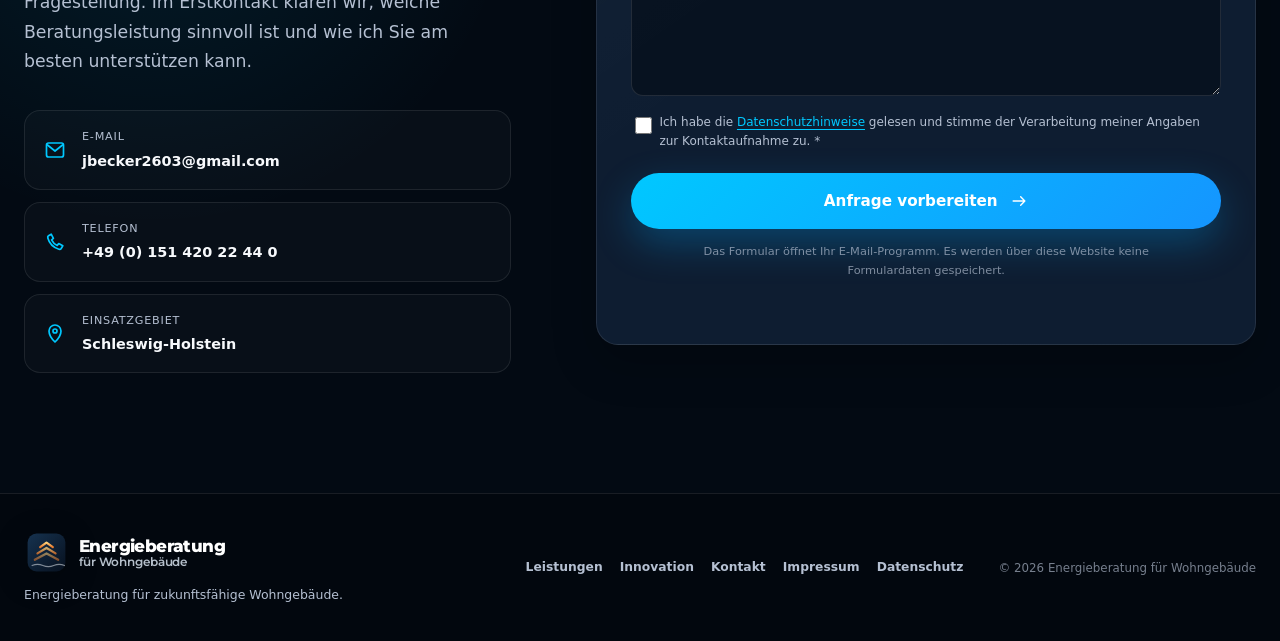
==== commit 5a616892: "Aktueller Stand" ====
--- a/index.html
+++ b/index.html
@@ -669,7 +669,7 @@
             <div class="container">
                 <div class="innovation-intro">
                     <div>
-                         <p class="eyebrow" data-reveal>Innovation</p>
+                         <p class="eyebrow" data-reveal></p>
                         <div class="innovation-provider" data-reveal>
                             <span>Thermografische Quartiersanalysen</span>
                             <img src="images/logo_skywalker.png"
@@ -685,8 +685,8 @@
                     <div data-reveal>
                         <p>
                             Thermografische Luftaufnahmen, Geodaten und KI-gestützte Auswertung
-                            verbinden wir zu einer verständlichen Datengrundlage für die energetische
-                            Quartiersplanung.
+                            werden zu einer verständlichen Datengrundlage für die energetische
+                            Quartiersplanung und das Quartierswärmemanagement verbunden.
                         </p>
                         <p>
                             So werden thermische Auffälligkeiten sichtbar und
@@ -878,12 +878,12 @@
                                 </svg>
                             </div>
                             <span class="innovation-customer-number">01</span>
-                            <h4>Kommunen</h4>
-                            <p>Quartiere verstehen und energetischen Handlungsbedarf priorisieren.</p>
+                            <h4>Kommunen (förderfähig)</h4>
+                            <p>Quartiere verstehen und energetischen Handlungsbedarf priorisieren. Förderfähig in Schleswig-Holstein über das Quartierswärmemanagement der IB SH.</p>
                             <ul>
                                 <li>Gezielte Ausweisung von Sanierungsgebieten</li>
                                 <li>Sanierungsanreize schaffen</li>
-                                <li>Transparente Entscheidungsgrundlage</li>
+                                <li>Datenbeschaffung, Monitoring und Evaluierung</li>
                             </ul>
                         </article>
 
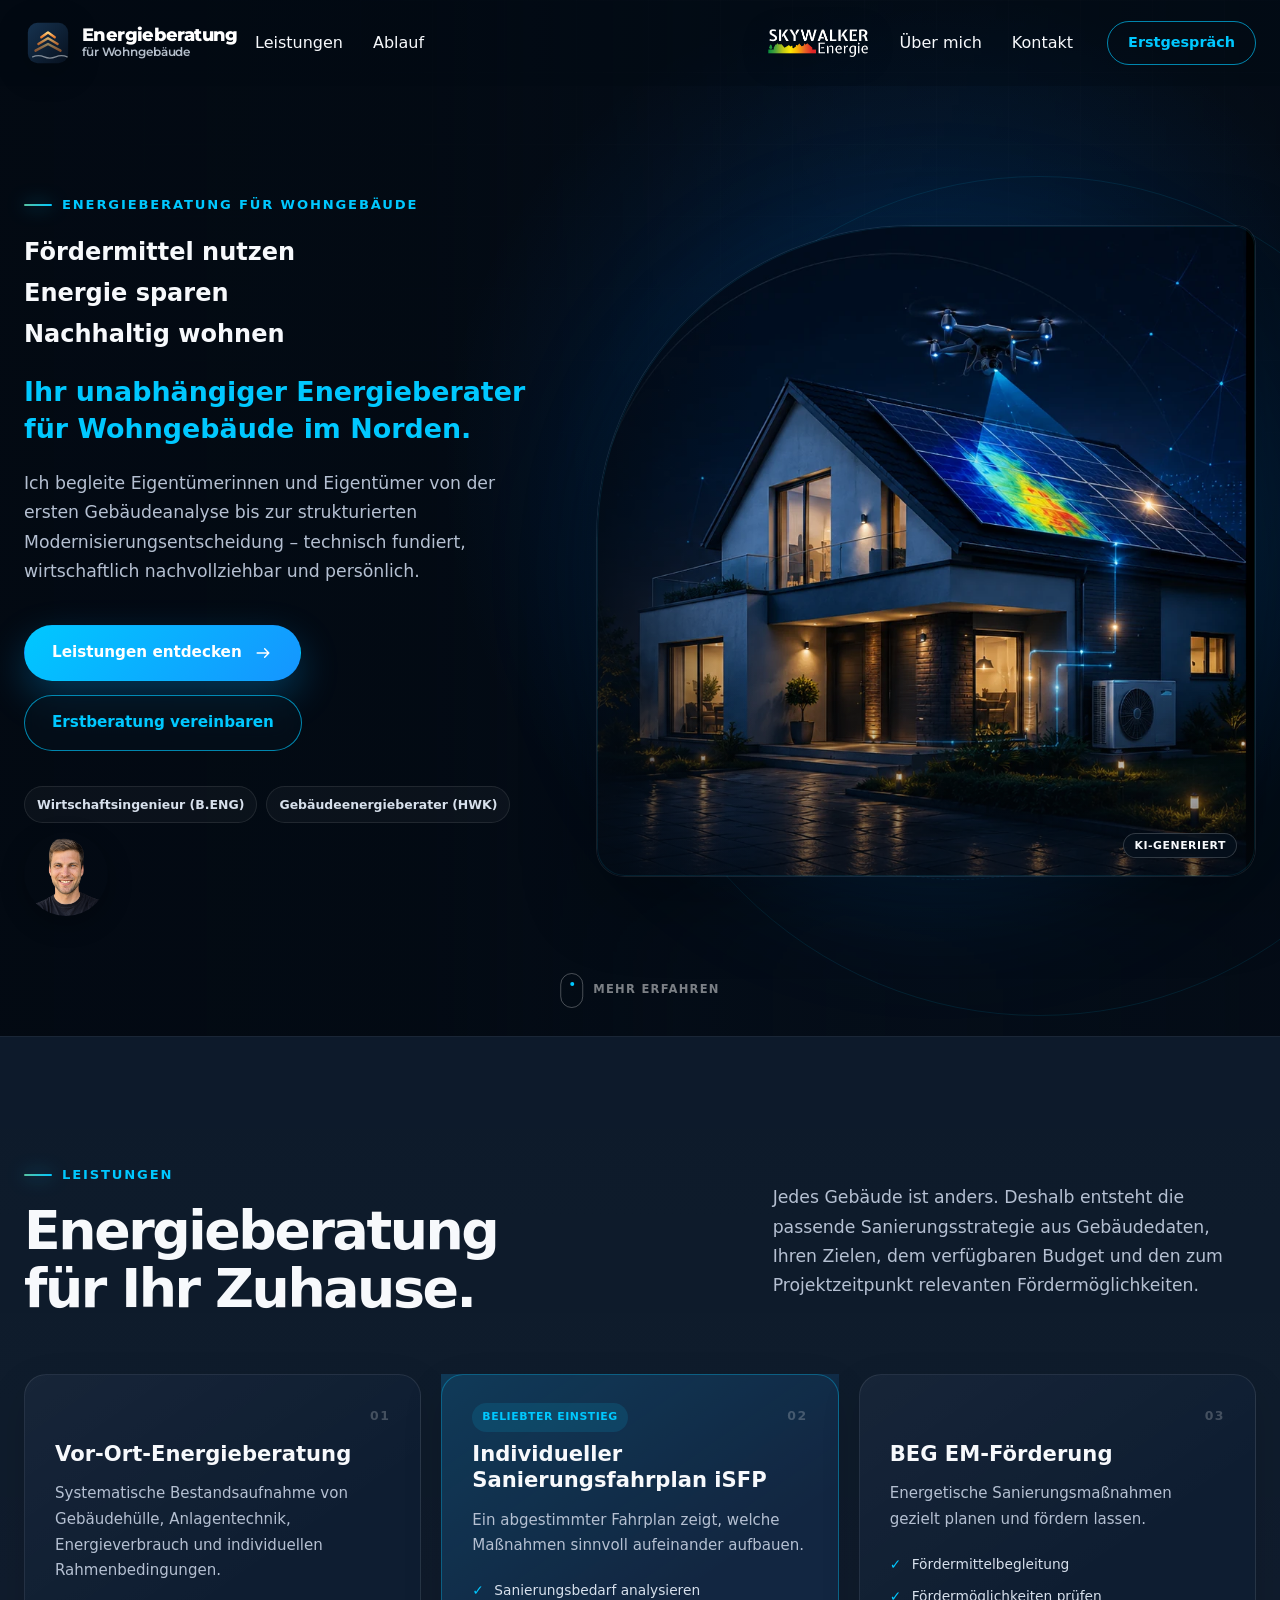
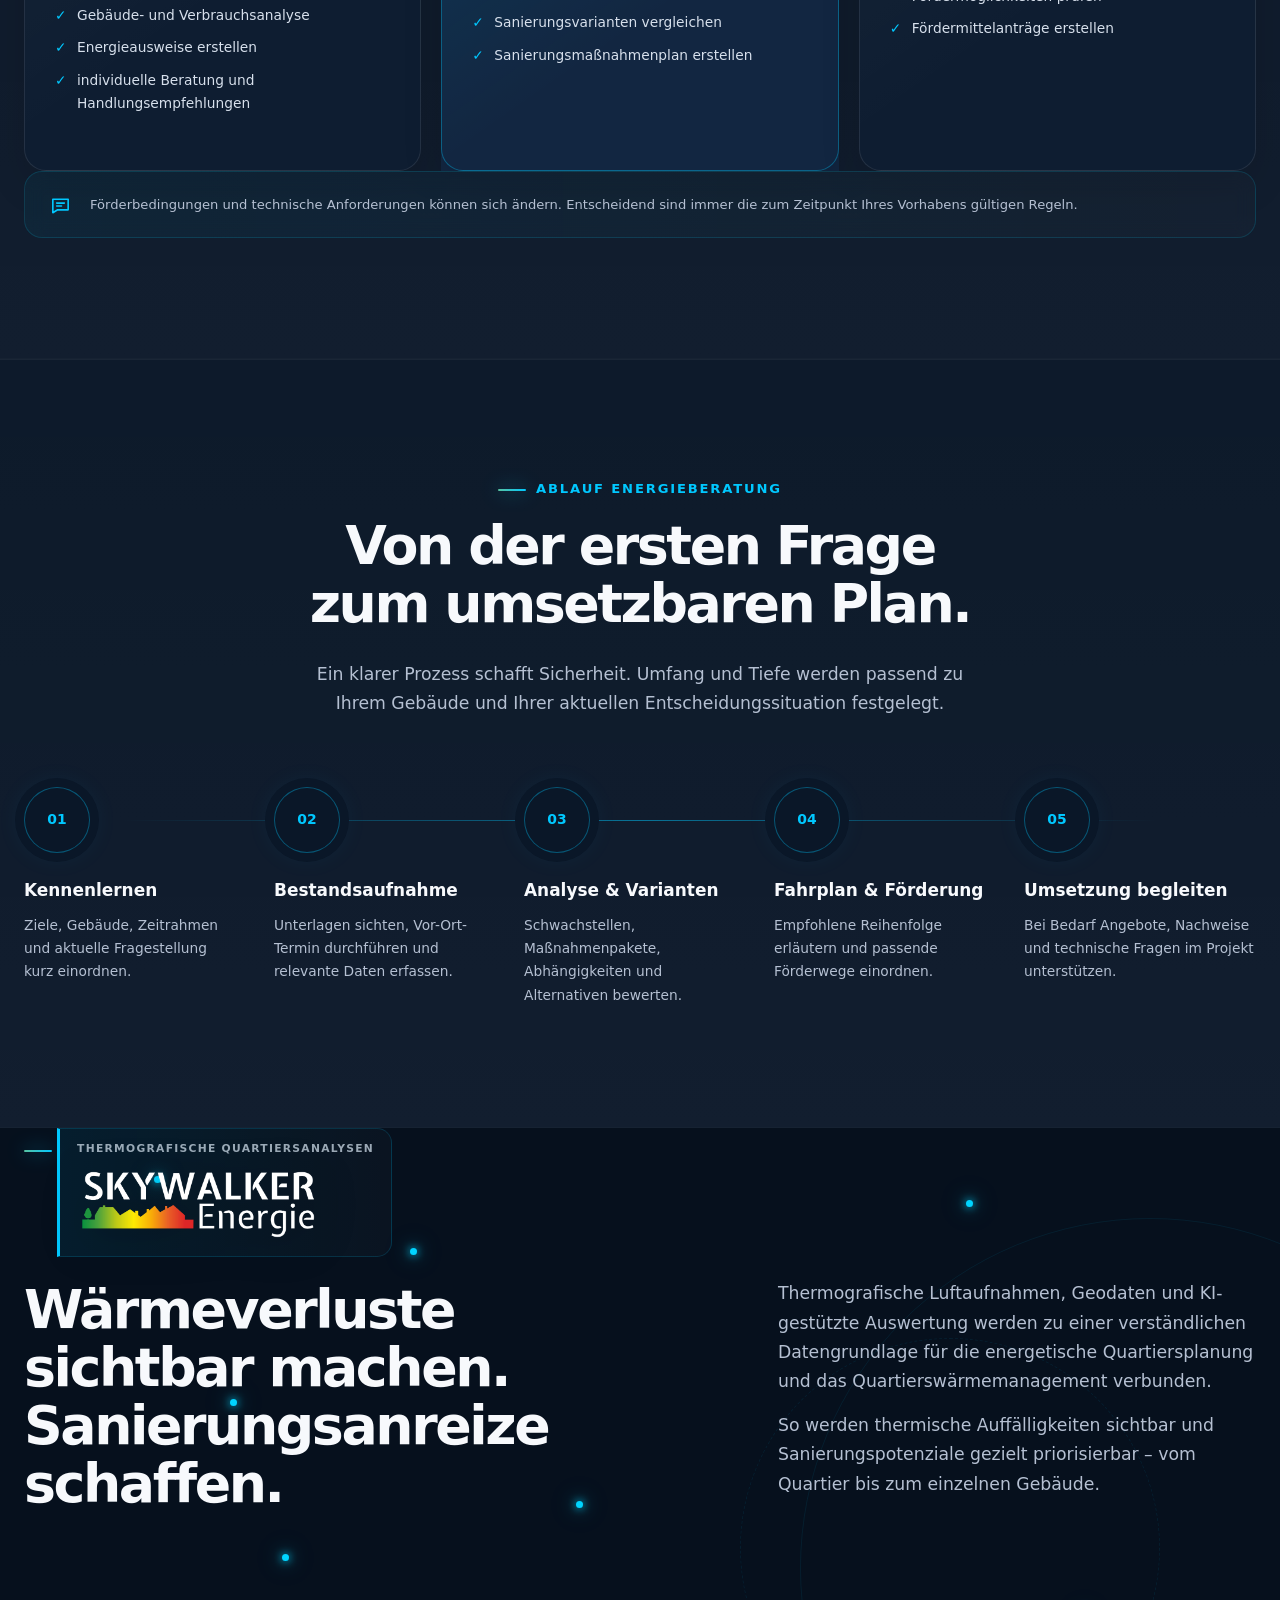
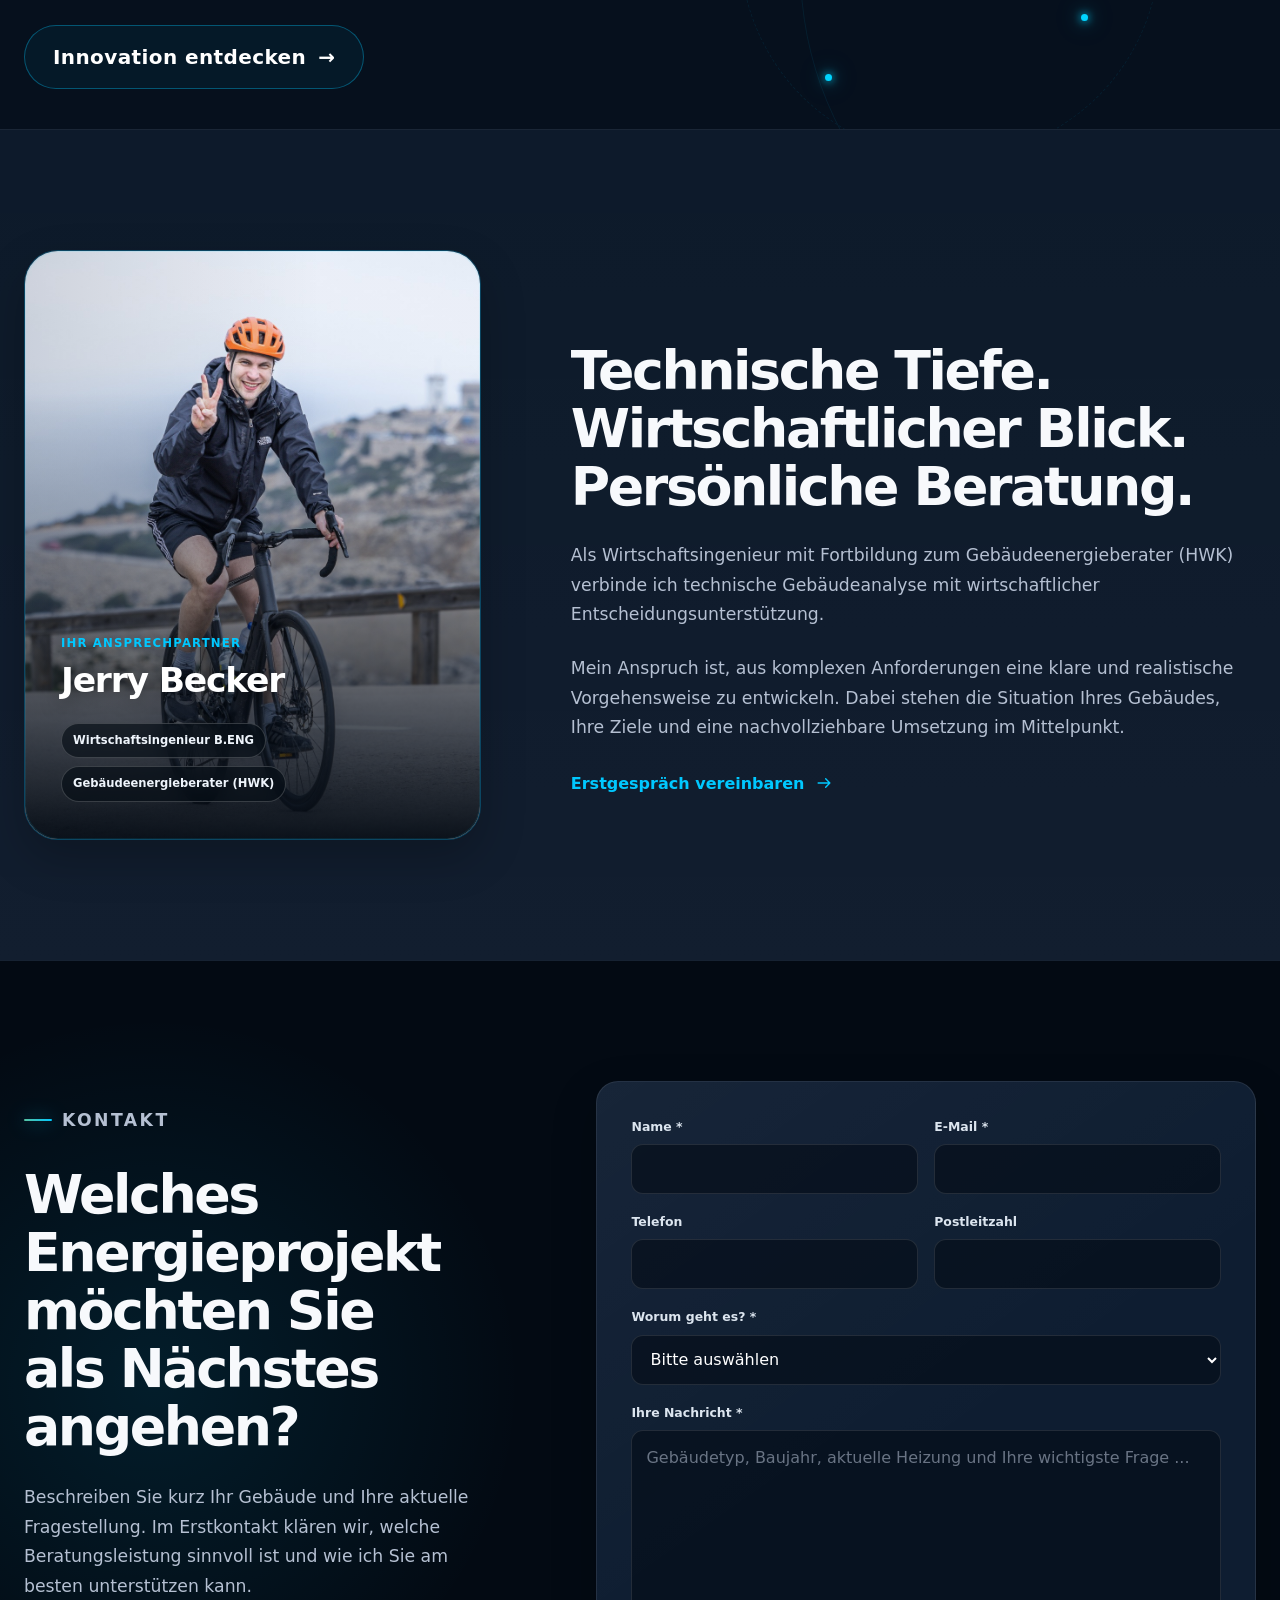
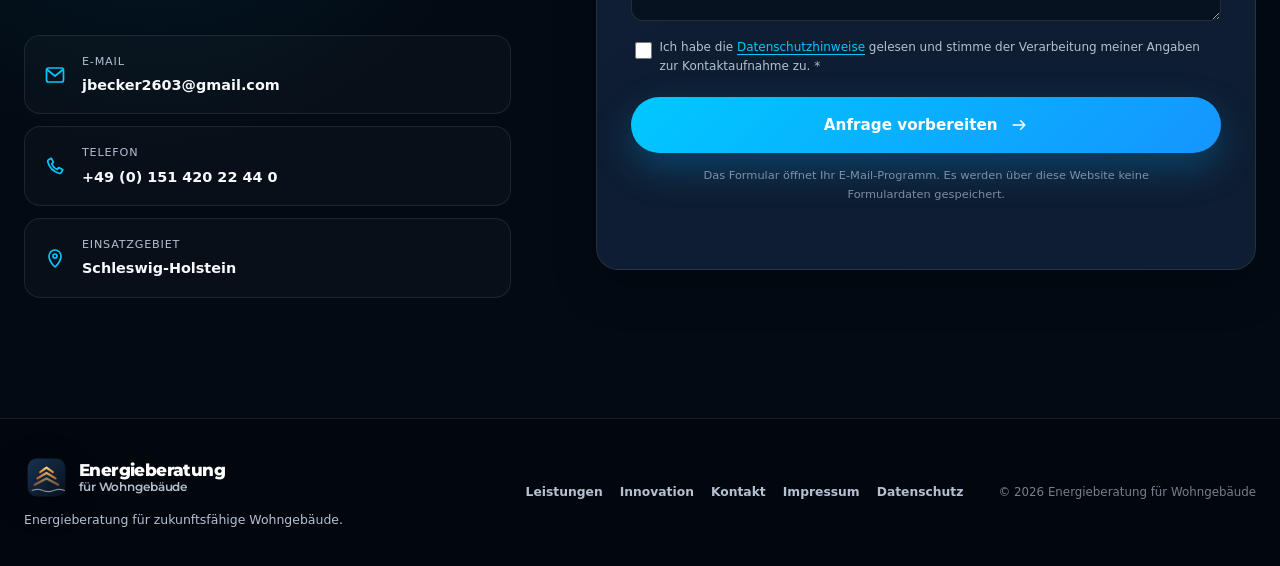
==== commit 0c4416ce: "Big" ====
--- a/index.html
+++ b/index.html
@@ -406,6 +406,7 @@
                              fetchpriority="high"
                              decoding="async">
                         <div class="hero-image-shade" aria-hidden="true"></div>
+                        <span class="ai-label ai-label--hero">KI-generiert</span>
                     </figure>
                 </div>
             </div>
@@ -434,51 +435,77 @@
                     </p>
                 </header>
 
-                <div class="services-grid">
-                    <article class="service-card" data-reveal>
-                        <div class="service-icon"><svg><use href="#icon-house"></use></svg></div>
-                        <span class="service-number">01</span>
-                        <h3>Vor-Ort-Energieberatung</h3>
-                        <p>
-                            Systematische Bestandsaufnahme von Gebäudehülle, Anlagentechnik,
-                            Energieverbrauch und individuellen Rahmenbedingungen.
-                        </p>
-                        <ul class="check-list">
-                            <li>Gebäude- und Verbrauchsanalyse</li>
-                            <li>Energieausweise erstellen</li>
-                            <li>individuelle Beratung und Handlungsempfehlungen</li>
-                        </ul>
+                <div class="services-grid flip-grid">
+                    <article class="flip-card" data-flip data-reveal>
+                        <div class="flip-inner">
+                            <div class="flip-front">
+                                <span class="service-number">01</span>
+                                <h3><button class="flip-toggle" type="button" aria-expanded="false" aria-controls="flip-info-beratung">Vor-Ort-Energieberatung</button></h3>
+                                <p>
+                                    Systematische Bestandsaufnahme von Gebäudehülle, Anlagentechnik,
+                                    Energieverbrauch und individuellen Rahmenbedingungen.
+                                </p>
+                                <ul class="check-list">
+                                    <li>Gebäude- und Verbrauchsanalyse</li>
+                                    <li>Energieausweise erstellen</li>
+                                    <li>individuelle Beratung und Handlungsempfehlungen</li>
+                                </ul>
+                            </div>
+                            <div class="flip-back" id="flip-info-beratung">
+                                <img class="flip-image" src="images/Leistung_beratung.webp" width="800" height="800" loading="lazy" alt="Zwei Energieberater in Warnwesten im Gespräch bei einer Vor-Ort-Begehung">
+                                <span class="ai-label">KI-generiert</span>
+                                <button class="flip-close" type="button">Zurück <span aria-hidden="true">↺</span></button>
+                            </div>
+                        </div>
                     </article>
 
-                    <article class="service-card featured-card" data-reveal>
-                        <div class="service-icon"><svg><use href="#icon-route"></use></svg></div>
-                        <span class="service-number">02</span>
-                        <span class="card-label">Beliebter Einstieg</span>
-                        <h3>Individueller Sanierungsfahrplan iSFP</h3>
-                        <p>
-                            Ein abgestimmter Fahrplan zeigt, welche Maßnahmen sinnvoll aufeinander
-                            aufbauen.
-                        </p>
-                        <ul class="check-list">
-                            <li>Sanierungsbedarf analysieren</li>
-                            <li>Sanierungsvarianten vergleichen</li>
-                            <li>Sanierungsmaßnahmenplan erstellen</li>
-                        </ul>
+                    <article class="flip-card featured-card" data-flip data-reveal>
+                        <div class="flip-inner">
+                            <div class="flip-front">
+                                <span class="service-number">02</span>
+                                <span class="card-label">Beliebter Einstieg</span>
+                                <h3><button class="flip-toggle" type="button" aria-expanded="false" aria-controls="flip-info-isfp">Individueller Sanierungsfahrplan iSFP</button></h3>
+                                <p>
+                                    Ein abgestimmter Fahrplan zeigt, welche Maßnahmen sinnvoll aufeinander
+                                    aufbauen.
+                                </p>
+                                <ul class="check-list">
+                                    <li>Sanierungsbedarf analysieren</li>
+                                    <li>Sanierungsvarianten vergleichen</li>
+                                    <li>Sanierungsmaßnahmenplan erstellen</li>
+                                </ul>
+                            </div>
+                            <div class="flip-back" id="flip-info-isfp">
+                                <img class="flip-image" src="images/Leistung_iFSP.webp" width="800" height="800" loading="lazy" alt="Grafik: In 6 Schritten zum individuellen Sanierungsfahrplan – Beratungsgespräch, Ist-Zustand erfassen, Sanierungsvorschläge entwickeln, Fahrplan abstimmen und erstellen, Abschlussgespräch, Umsetzen und sanieren">
+                                <span class="ai-label">KI-generiert</span>
+                                <button class="flip-close" type="button">Zurück <span aria-hidden="true">↺</span></button>
+                            </div>
+                        </div>
                     </article>
 
-                    <article class="service-card" id="beg-em" data-reveal>
-                        <div class="service-icon"><svg><use href="#icon-funding"></use></svg></div>
-                        <span class="service-number">03</span>
-                        <h3>BEG EM-Förderung</h3>
-                        <p>
-                            Energetische Sanierungsmaßnahmen gezielt planen und fördern lassen.
-                        </p>
-                        <ul class="check-list">
-                            <li>Fördermittelbegleitung</li>
-                            <li>Fördermöglichkeiten prüfen</li>
-                            <li>Fördermittelanträge erstellen</li>                      
-                        </ul>
+                    <article class="flip-card" id="beg-em" data-flip data-reveal>
+                        <div class="flip-inner">
+                            <div class="flip-front">
+                                <span class="service-number">03</span>
+                                <h3><button class="flip-toggle" type="button" aria-expanded="false" aria-controls="flip-info-beg">BEG EM-Förderung</button></h3>
+                                <p>
+                                    Energetische Sanierungsmaßnahmen gezielt planen und fördern lassen.
+                                </p>
+                                <ul class="check-list">
+                                    <li>Fördermittelbegleitung</li>
+                                    <li>Fördermöglichkeiten prüfen</li>
+                                    <li>Fördermittelanträge erstellen</li>
+                                </ul>
+                            </div>
+                            <div class="flip-back" id="flip-info-beg">
+                                <img class="flip-image" src="images/Leistung_BEG.webp" width="800" height="800" loading="lazy" alt="Grafik: BEG-Förderung für Einzelmaßnahmen – Heizungsoptimierung bis zu 70 %, Fenstertausch, Wärmedämmung, Solarthermie, Lüftungsanlagen und Gebäudeautomation jeweils bis zu 20 %">
+                                <span class="ai-label">KI-generiert</span>
+                                <button class="flip-close" type="button">Zurück <span aria-hidden="true">↺</span></button>
+                            </div>
+                        </div>
                     </article>
+
+                </div>
 <!--
                     <article class="service-card" data-reveal>
                         <div class="service-icon"><svg><use href="#icon-heatpump"></use></svg></div>
@@ -524,8 +551,7 @@
                             <li>Begleitung bis zum Nachweis</li>
                         </ul>
                     </article>
-                </div>
-            -->
+-->
                 <div class="section-note" data-reveal>
                     <svg aria-hidden="true"><use href="#icon-dialog"></use></svg>
                     <p>
@@ -718,12 +744,6 @@
                             </div>
                             <div class="deck-topbar-actions">
                                 <span class="deck-counter" data-pdf-counter>01 / 12</span>
-                                <a class="deck-open-link"
-                                   href="pitchdeck.pdf"
-                                   target="_blank"
-                                   rel="noopener noreferrer">
-                                    PDF öffnen <span aria-hidden="true">↗</span>
-                                </a>
                             </div>
                         </div>
 
@@ -815,9 +835,6 @@
                             <p>
                                 Mit Mausrad, Pfeiltasten oder Wischen wechseln Sie seitenweise.
                             </p>
-                            <a href="pitchdeck.pdf" target="_blank" rel="noopener noreferrer">
-                                PDF öffnen
-                            </a>
                         </div>
                     </div>
                     </article>
--- a/style.css
+++ b/style.css
@@ -991,6 +991,191 @@
     text-transform: uppercase;
 }
 
+/* Wendekarten (Leistungen): Vorderseite = Text, Rückseite = Bild.
+   Gedreht wird nur per Klick/Tippen/Tastatur über .is-open (script.js). */
+.flip-grid {
+    align-items: start;
+}
+
+.flip-card {
+    position: relative;
+    perspective: 1600px;
+}
+
+.flip-inner {
+    position: relative;
+    height: 100%;
+    transform-style: preserve-3d;
+    transition: transform 0.8s cubic-bezier(0.3, 0.7, 0.2, 1);
+}
+
+.flip-card.is-open .flip-inner {
+    transform: rotateY(180deg);
+}
+
+.flip-front,
+.flip-back {
+    border: 1px solid var(--line);
+    border-radius: var(--radius);
+    overflow: hidden;
+    background:
+        linear-gradient(145deg, rgba(255, 255, 255, 0.035), transparent 55%),
+        var(--surface);
+    box-shadow: 0 14px 40px rgba(0, 0, 0, 0.12);
+    -webkit-backface-visibility: hidden;
+    backface-visibility: hidden;
+    transition:
+        border-color 0.38s ease,
+        box-shadow 0.38s ease;
+}
+
+.flip-card.featured-card .flip-front,
+.flip-card.featured-card .flip-back {
+    border-color: rgba(0, 200, 255, 0.35);
+    background:
+        linear-gradient(145deg, rgba(0, 200, 255, 0.12), transparent 58%),
+        var(--surface-strong);
+}
+
+/* Vorderseite mindestens quadratisch, damit das Bild auf der Rückseite 1:1 passt */
+.flip-front {
+    position: relative;
+    display: flex;
+    aspect-ratio: 1 / 1;
+    flex-direction: column;
+    padding: 30px;
+    overflow: visible; /* wächst bei langem Text, statt abzuschneiden */
+}
+
+.flip-card .card-label {
+    top: 28px;
+    left: 30px;
+}
+
+.flip-front .service-number {
+    top: 30px;
+    right: 30px;
+}
+
+.flip-front h3 {
+    margin: 36px 0 14px;
+    font-size: 1.32rem;
+    line-height: 1.25;
+}
+
+.flip-front > p {
+    margin-bottom: 20px;
+    color: var(--text-soft);
+    font-size: 0.94rem;
+}
+
+.flip-toggle {
+    padding: 0;
+    border: 0;
+    background: none;
+    color: inherit;
+    font: inherit;
+    text-align: left;
+    cursor: pointer;
+}
+
+/* Ganze Vorderseite ist Klick-/Tippfläche */
+.flip-toggle::after {
+    content: "";
+    position: absolute;
+    inset: 0;
+    z-index: 4;
+    border-radius: var(--radius);
+}
+
+.flip-toggle:focus-visible {
+    outline: none;
+}
+
+.flip-back {
+    position: absolute;
+    inset: 0;
+    display: flex;
+    align-items: center;
+    transform: rotateY(180deg);
+    cursor: pointer;
+}
+
+/* Bild bleibt immer quadratisch, auch wenn die Textseite höher wird */
+.flip-image {
+    display: block;
+    width: 100%;
+    height: auto;
+    aspect-ratio: 1 / 1;
+    object-fit: cover;
+}
+
+.flip-close {
+    position: absolute;
+    right: 16px;
+    bottom: 16px;
+    display: inline-flex;
+    align-items: center;
+    gap: 8px;
+    padding: 9px 14px;
+    border: 1px solid var(--line-strong);
+    border-radius: 999px;
+    background: rgba(6, 16, 29, 0.82);
+    backdrop-filter: blur(8px);
+    color: var(--primary);
+    font: inherit;
+    font-size: 0.74rem;
+    font-weight: 800;
+    letter-spacing: 0.06em;
+    text-transform: uppercase;
+    cursor: pointer;
+}
+
+.flip-close span {
+    font-size: 1rem;
+}
+
+.flip-close:hover {
+    color: var(--text);
+}
+
+.flip-card:focus-within .flip-front,
+.flip-card.is-open .flip-back {
+    border-color: var(--line-strong);
+}
+
+.flip-toggle:focus-visible::after,
+.flip-close:focus-visible {
+    outline: 2px solid var(--primary);
+    outline-offset: 3px;
+}
+
+@media (hover: hover) {
+    .flip-card:not(.is-open):hover .flip-inner {
+        transform: translateY(-8px);
+    }
+
+    .flip-card:hover .flip-front {
+        border-color: var(--line-strong);
+        box-shadow: 0 24px 55px rgba(0, 0, 0, 0.24);
+    }
+}
+
+@media (max-width: 440px) {
+    .flip-front {
+        padding: 24px;
+    }
+
+    .flip-front h3 {
+        margin-top: 30px;
+    }
+
+    .flip-front .service-number {
+        top: 24px;
+        right: 24px;
+    }
+}
+
 .section-note {
     grid-column: 1 / -1;
 
@@ -2831,7 +3016,33 @@
         opacity: 1;
         transform: none;
     }
-}
+
+    /* Wendekarten ohne Drehung: Rückseite wird über der Vorderseite eingeblendet */
+    .flip-inner,
+    .flip-card.is-open .flip-inner,
+    .flip-card:not(.is-open):hover .flip-inner {
+        transform: none;
+    }
+
+    .flip-front,
+    .flip-back {
+        -webkit-backface-visibility: visible;
+        backface-visibility: visible;
+    }
+
+    .flip-back {
+        z-index: 5;
+        visibility: hidden;
+        opacity: 0;
+        transform: none;
+    }
+
+    .flip-card.is-open .flip-back {
+        visibility: visible;
+        opacity: 1;
+    }
+}
+
 
 /* ==========================================================
    FINAL INTEGRATION: LOGOS, HERO-LICHTPUNKTE, PDF-PITCHDECK,
@@ -5137,4 +5348,43 @@
     .consultancy-brand-text span {
         font-size: 0.76rem;
     }
-}+}
+/* ==========================================================
+   KENNZEICHNUNG KI-GENERIERTER BILDER
+   ========================================================== */
+
+.ai-label {
+    position: absolute;
+    top: 14px;
+    left: 14px;
+    z-index: 3;
+    padding: 5px 10px;
+    border: 1px solid rgba(255, 255, 255, 0.18);
+    border-radius: 999px;
+    background: rgba(6, 16, 29, 0.82);
+    backdrop-filter: blur(8px);
+    color: var(--text);
+    font-size: 0.68rem;
+    font-weight: 800;
+    letter-spacing: 0.05em;
+    line-height: 1.2;
+    text-transform: uppercase;
+    pointer-events: none;
+}
+
+.ai-label--hero {
+    top: auto;
+    right: 18px;
+    bottom: 18px;
+    left: auto;
+    z-index: 4;
+}
+
+/* Mobil liegt das Hero-Bild als Hintergrund hinter dem Text – Label oben rechts unter dem Header */
+@media (max-width: 960px) {
+    .ai-label--hero {
+        top: calc(var(--header-height) + 12px);
+        right: 16px;
+        bottom: auto;
+    }
+}
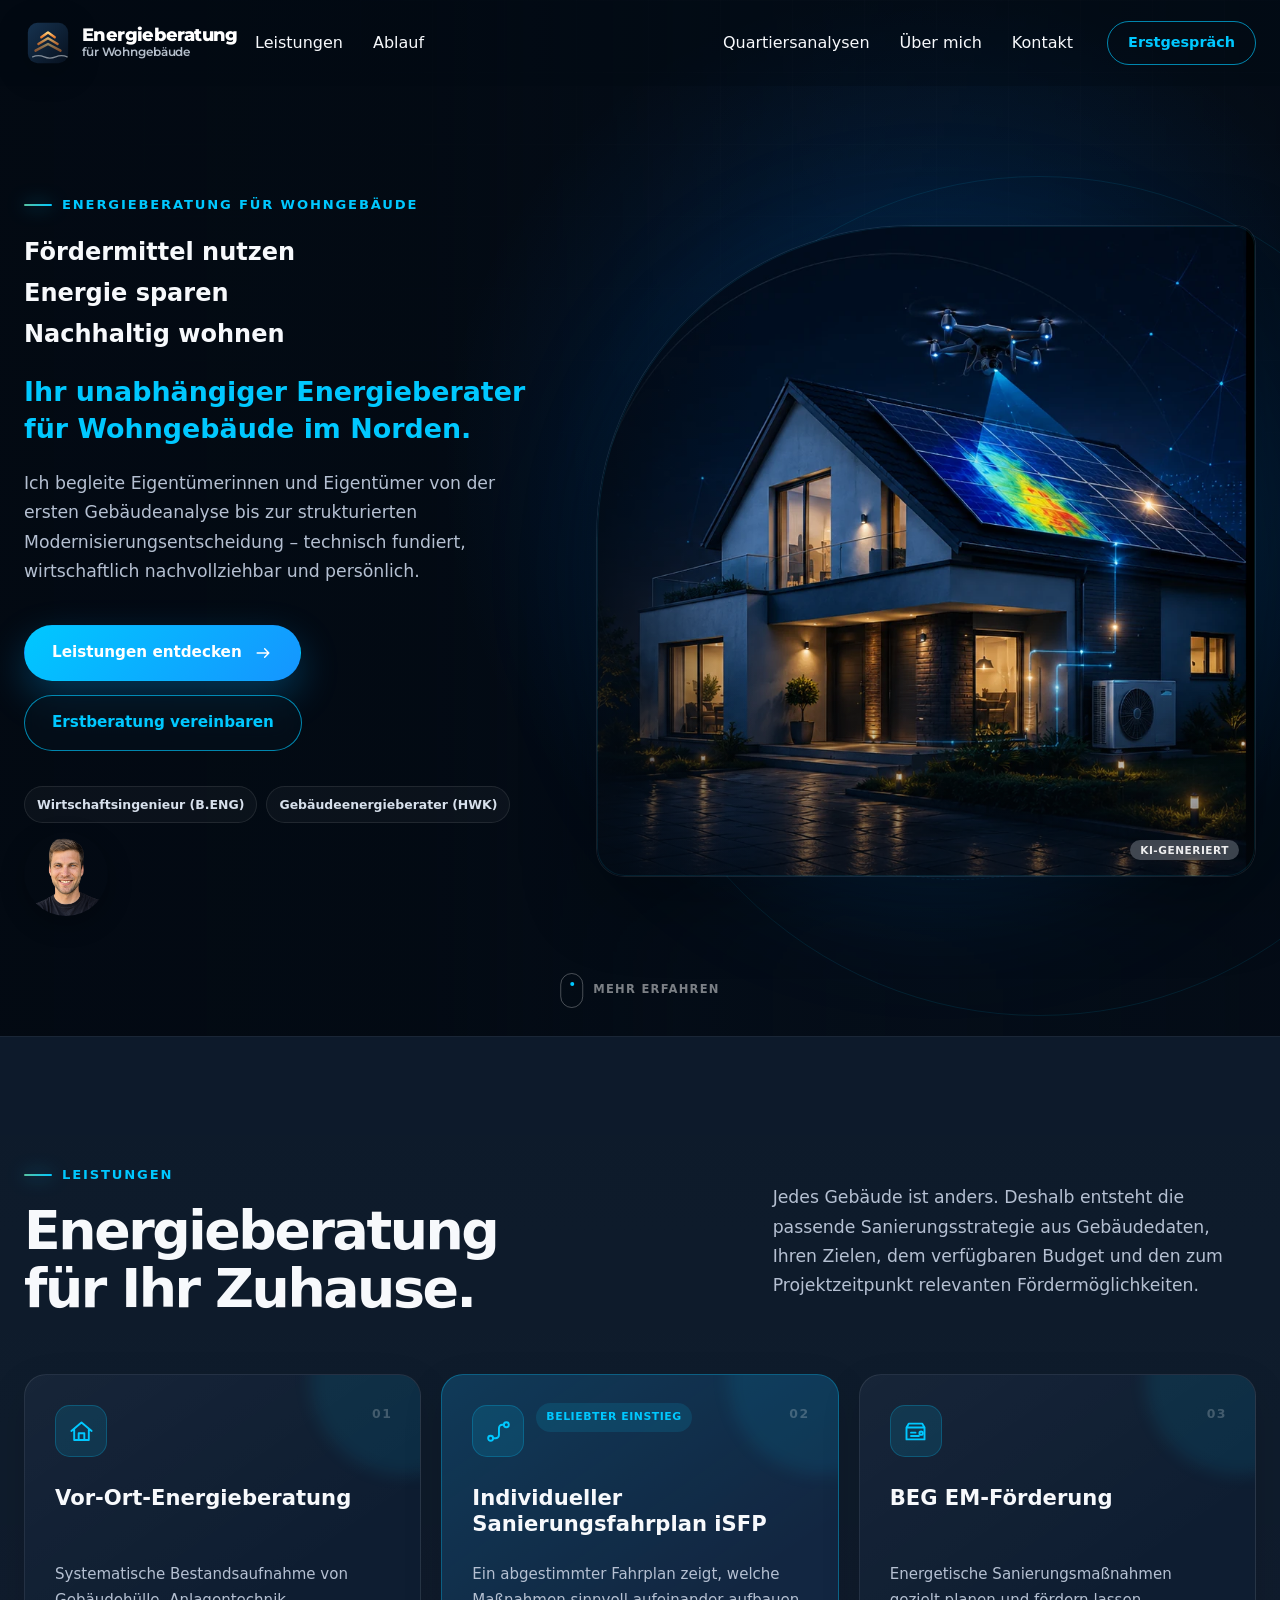
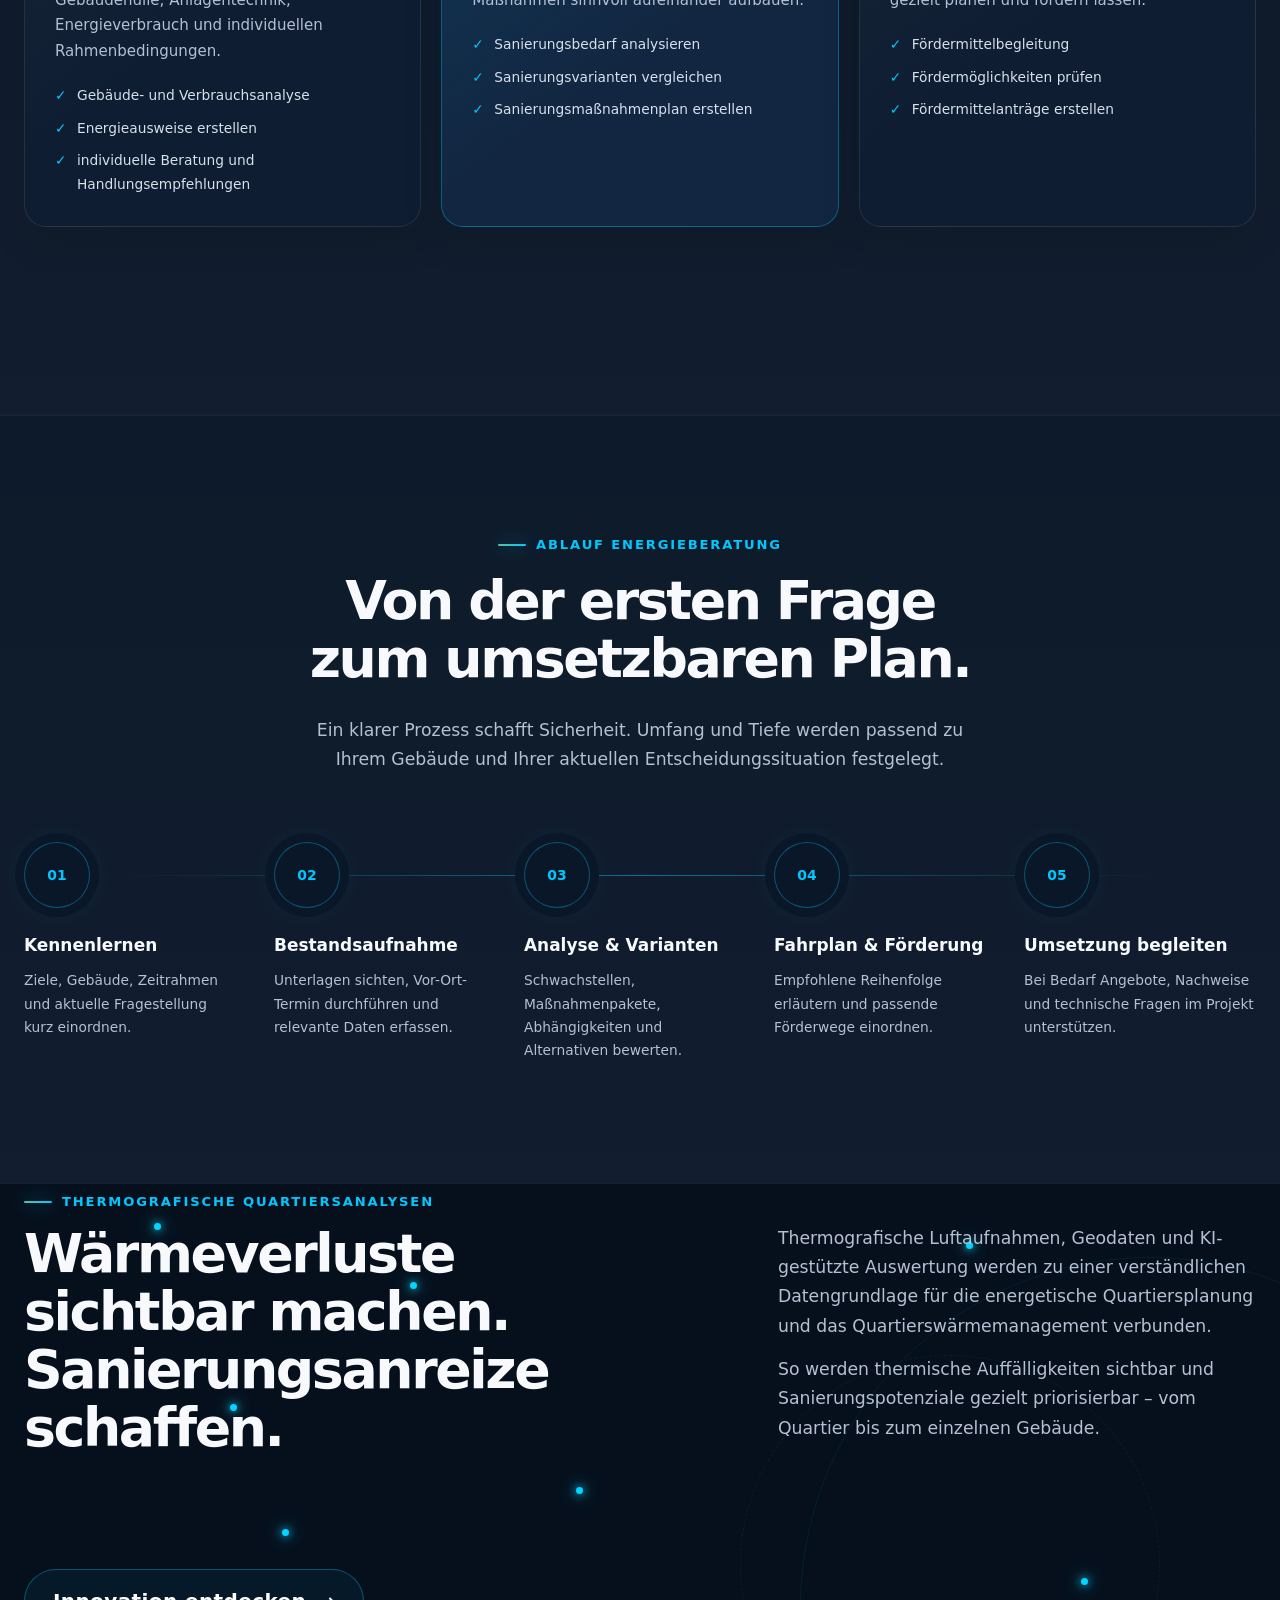
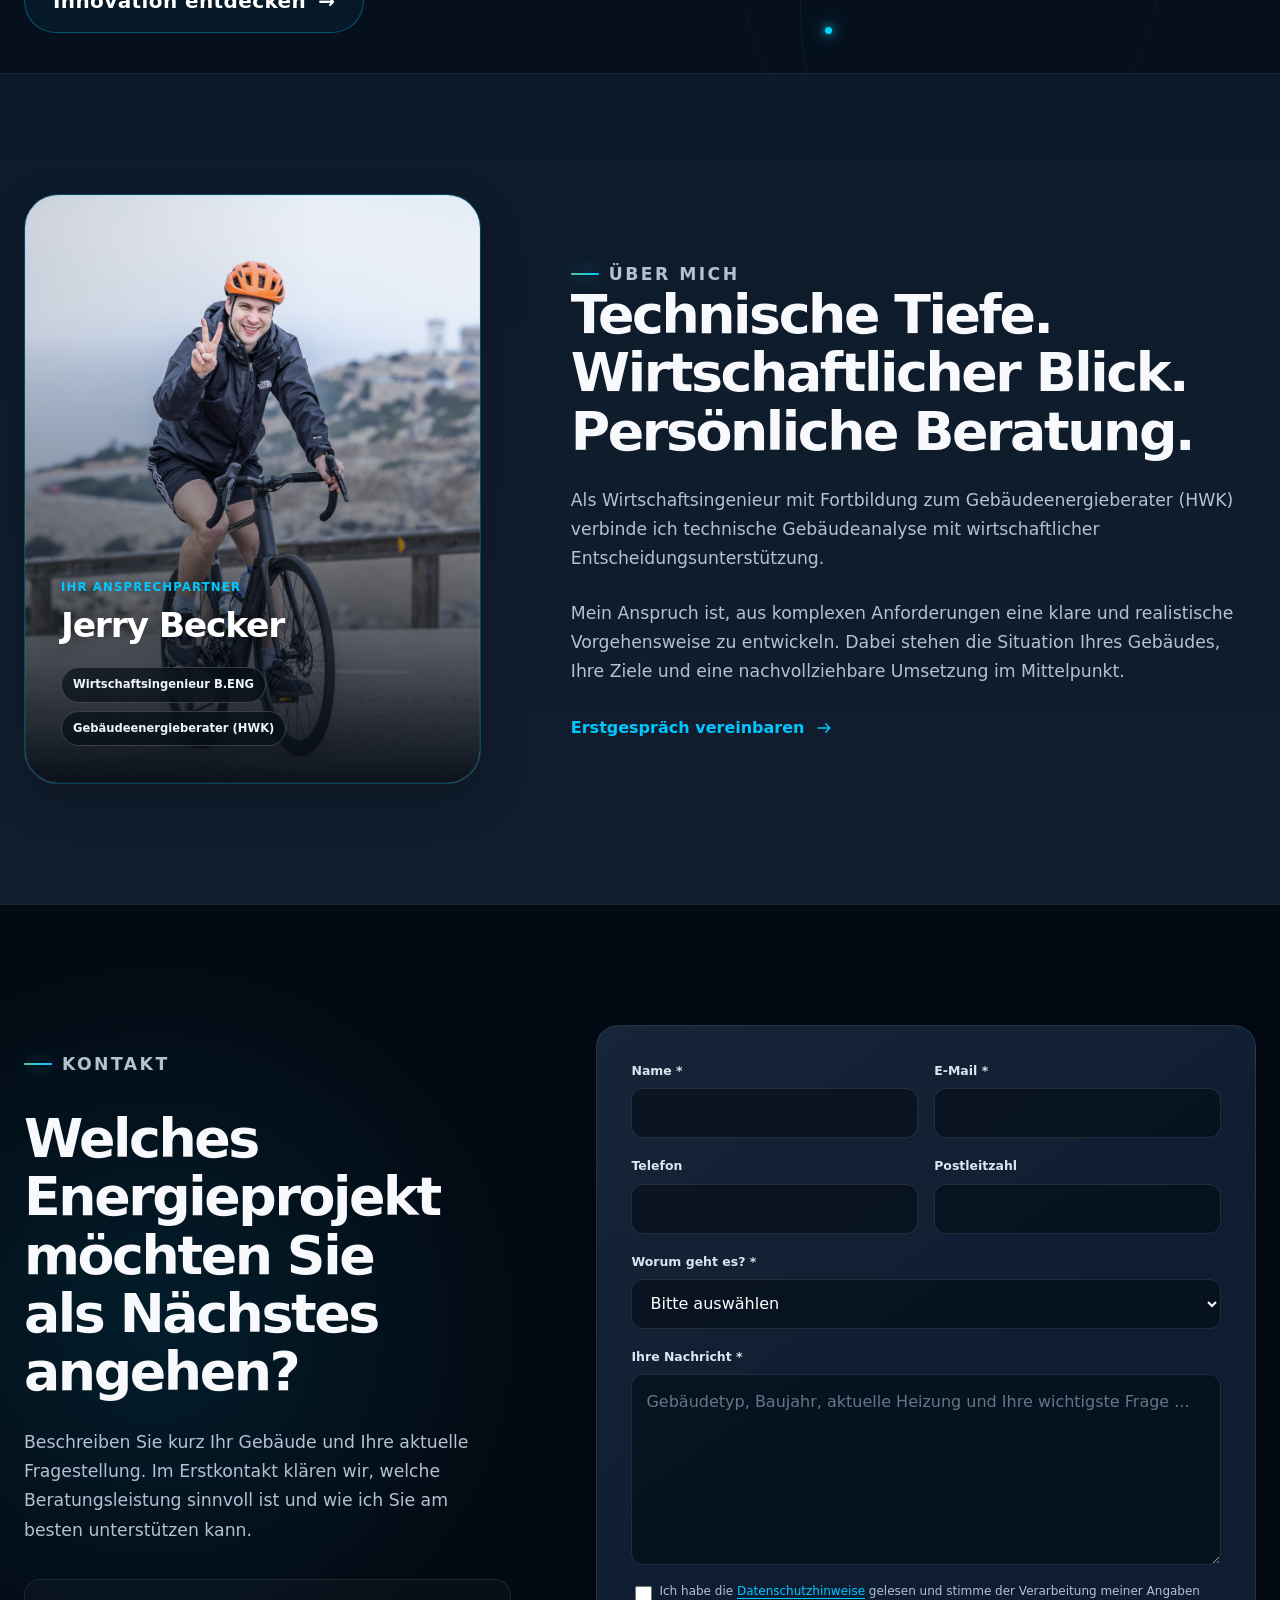
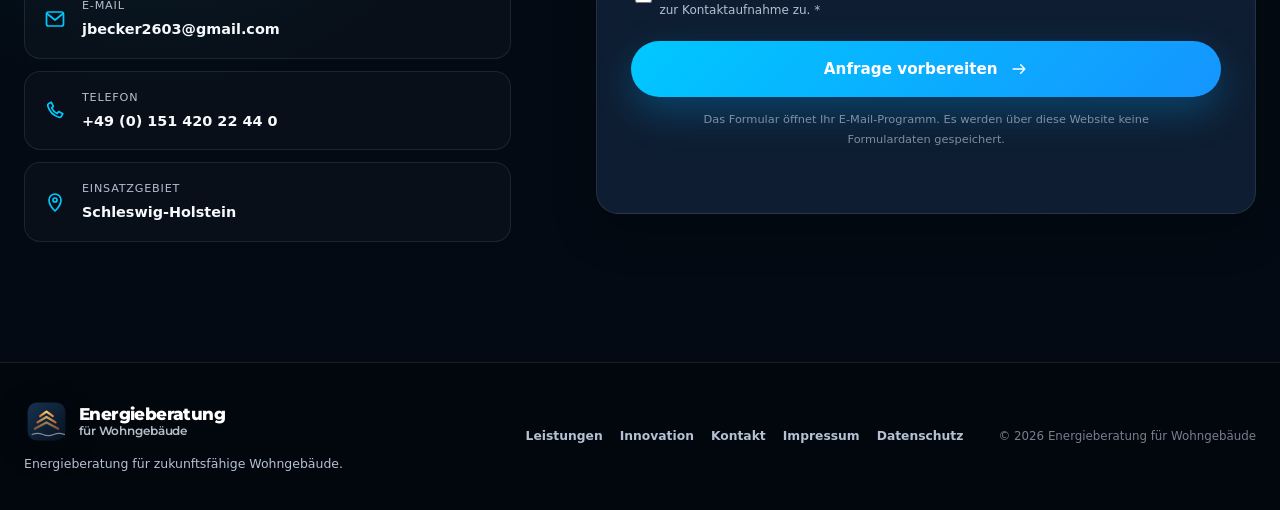
==== commit ee6844cc: "update1111" ====
--- a/index.html
+++ b/index.html
@@ -298,17 +298,12 @@
                 <li><a href="#ablauf">Ablauf</a></li>
                 <li><a href="#ueber-mich">Über mich</a></li>
                 <li><a href="#kontakt">Kontakt</a></li>
-                <li><a href="#innovation">Innovation</a></li>
+                <li><a href="#innovation">Thermografische Quartiersanalysen</a></li>
             </ul>
 
             <!-- DESKTOP NAVIGATION -->
             <ul class="nav-links-right">
-                <li class="nav-innovation-item">
-                    <a href="#innovation" class="nav-innovation-brand">
-                        <img src="images/logo_skywalker.png" alt="Skywalker Energie">
-                        <span class="nav-innovation-label"></span>
-                    </a>
-                </li>
+                <li><a href="#innovation">Quartiersanalysen</a></li>
 
                 <li><a href="#ueber-mich">Über mich</a></li>
                 <li><a href="#kontakt">Kontakt</a></li>
@@ -406,7 +401,7 @@
                              fetchpriority="high"
                              decoding="async">
                         <div class="hero-image-shade" aria-hidden="true"></div>
-                        <span class="ai-label ai-label--hero">KI-generiert</span>
+                        <span class="ai-label">KI-generiert</span>
                     </figure>
                 </div>
             </div>
@@ -435,76 +430,51 @@
                     </p>
                 </header>
 
-                <div class="services-grid flip-grid">
-                    <article class="flip-card" data-flip data-reveal>
-                        <div class="flip-inner">
-                            <div class="flip-front">
-                                <span class="service-number">01</span>
-                                <h3><button class="flip-toggle" type="button" aria-expanded="false" aria-controls="flip-info-beratung">Vor-Ort-Energieberatung</button></h3>
-                                <p>
-                                    Systematische Bestandsaufnahme von Gebäudehülle, Anlagentechnik,
-                                    Energieverbrauch und individuellen Rahmenbedingungen.
-                                </p>
-                                <ul class="check-list">
-                                    <li>Gebäude- und Verbrauchsanalyse</li>
-                                    <li>Energieausweise erstellen</li>
-                                    <li>individuelle Beratung und Handlungsempfehlungen</li>
-                                </ul>
-                            </div>
-                            <div class="flip-back" id="flip-info-beratung">
-                                <img class="flip-image" src="images/Leistung_beratung.webp" width="800" height="800" loading="lazy" alt="Zwei Energieberater in Warnwesten im Gespräch bei einer Vor-Ort-Begehung">
-                                <span class="ai-label">KI-generiert</span>
-                                <button class="flip-close" type="button">Zurück <span aria-hidden="true">↺</span></button>
-                            </div>
-                        </div>
+                <div class="services-grid">
+                    <article class="service-card" data-reveal>
+                        <div class="service-icon"><svg><use href="#icon-house"></use></svg></div>
+                        <span class="service-number">01</span>
+                        <h3>Vor-Ort-Energieberatung</h3>
+                        <p>
+                            Systematische Bestandsaufnahme von Gebäudehülle, Anlagentechnik,
+                            Energieverbrauch und individuellen Rahmenbedingungen.
+                        </p>
+                        <ul class="check-list">
+                            <li>Gebäude- und Verbrauchsanalyse</li>
+                            <li>Energieausweise erstellen</li>
+                            <li>individuelle Beratung und Handlungsempfehlungen</li>
+                        </ul>
                     </article>
 
-                    <article class="flip-card featured-card" data-flip data-reveal>
-                        <div class="flip-inner">
-                            <div class="flip-front">
-                                <span class="service-number">02</span>
-                                <span class="card-label">Beliebter Einstieg</span>
-                                <h3><button class="flip-toggle" type="button" aria-expanded="false" aria-controls="flip-info-isfp">Individueller Sanierungsfahrplan iSFP</button></h3>
-                                <p>
-                                    Ein abgestimmter Fahrplan zeigt, welche Maßnahmen sinnvoll aufeinander
-                                    aufbauen.
-                                </p>
-                                <ul class="check-list">
-                                    <li>Sanierungsbedarf analysieren</li>
-                                    <li>Sanierungsvarianten vergleichen</li>
-                                    <li>Sanierungsmaßnahmenplan erstellen</li>
-                                </ul>
-                            </div>
-                            <div class="flip-back" id="flip-info-isfp">
-                                <img class="flip-image" src="images/Leistung_iFSP.webp" width="800" height="800" loading="lazy" alt="Grafik: In 6 Schritten zum individuellen Sanierungsfahrplan – Beratungsgespräch, Ist-Zustand erfassen, Sanierungsvorschläge entwickeln, Fahrplan abstimmen und erstellen, Abschlussgespräch, Umsetzen und sanieren">
-                                <span class="ai-label">KI-generiert</span>
-                                <button class="flip-close" type="button">Zurück <span aria-hidden="true">↺</span></button>
-                            </div>
-                        </div>
+                    <article class="service-card featured-card" data-reveal>
+                        <div class="service-icon"><svg><use href="#icon-route"></use></svg></div>
+                        <span class="service-number">02</span>
+                        <span class="card-label">Beliebter Einstieg</span>
+                        <h3>Individueller Sanierungsfahrplan iSFP</h3>
+                        <p>
+                            Ein abgestimmter Fahrplan zeigt, welche Maßnahmen sinnvoll aufeinander
+                            aufbauen.
+                        </p>
+                        <ul class="check-list">
+                            <li>Sanierungsbedarf analysieren</li>
+                            <li>Sanierungsvarianten vergleichen</li>
+                            <li>Sanierungsmaßnahmenplan erstellen</li>
+                        </ul>
                     </article>
 
-                    <article class="flip-card" id="beg-em" data-flip data-reveal>
-                        <div class="flip-inner">
-                            <div class="flip-front">
-                                <span class="service-number">03</span>
-                                <h3><button class="flip-toggle" type="button" aria-expanded="false" aria-controls="flip-info-beg">BEG EM-Förderung</button></h3>
-                                <p>
-                                    Energetische Sanierungsmaßnahmen gezielt planen und fördern lassen.
-                                </p>
-                                <ul class="check-list">
-                                    <li>Fördermittelbegleitung</li>
-                                    <li>Fördermöglichkeiten prüfen</li>
-                                    <li>Fördermittelanträge erstellen</li>
-                                </ul>
-                            </div>
-                            <div class="flip-back" id="flip-info-beg">
-                                <img class="flip-image" src="images/Leistung_BEG.webp" width="800" height="800" loading="lazy" alt="Grafik: BEG-Förderung für Einzelmaßnahmen – Heizungsoptimierung bis zu 70 %, Fenstertausch, Wärmedämmung, Solarthermie, Lüftungsanlagen und Gebäudeautomation jeweils bis zu 20 %">
-                                <span class="ai-label">KI-generiert</span>
-                                <button class="flip-close" type="button">Zurück <span aria-hidden="true">↺</span></button>
-                            </div>
-                        </div>
+                    <article class="service-card" id="beg-em" data-reveal>
+                        <div class="service-icon"><svg><use href="#icon-funding"></use></svg></div>
+                        <span class="service-number">03</span>
+                        <h3>BEG EM-Förderung</h3>
+                        <p>
+                            Energetische Sanierungsmaßnahmen gezielt planen und fördern lassen.
+                        </p>
+                        <ul class="check-list">
+                            <li>Fördermittelbegleitung</li>
+                            <li>Fördermöglichkeiten prüfen</li>
+                            <li>Fördermittelanträge erstellen</li>
+                        </ul>
                     </article>
-
                 </div>
 <!--
                     <article class="service-card" data-reveal>
@@ -695,17 +665,7 @@
             <div class="container">
                 <div class="innovation-intro">
                     <div>
-                         <p class="eyebrow" data-reveal></p>
-                        <div class="innovation-provider" data-reveal>
-                            <span>Thermografische Quartiersanalysen</span>
-                            <img src="images/logo_skywalker.png"
-                                 alt="Skywalker Energie"
-                                 width="814"
-                                 height="263"
-                                 loading="lazy"
-                                 decoding="async">
-                        </div>
-                       
+                        <p class="eyebrow" data-reveal>Thermografische Quartiersanalysen</p>
                         <h2 data-reveal>Wärmeverluste sichtbar machen.<br>Sanierungsanreize schaffen.</h2>
                     </div>
                     <div data-reveal>
--- a/style.css
+++ b/style.css
@@ -991,191 +991,6 @@
     text-transform: uppercase;
 }
 
-/* Wendekarten (Leistungen): Vorderseite = Text, Rückseite = Bild.
-   Gedreht wird nur per Klick/Tippen/Tastatur über .is-open (script.js). */
-.flip-grid {
-    align-items: start;
-}
-
-.flip-card {
-    position: relative;
-    perspective: 1600px;
-}
-
-.flip-inner {
-    position: relative;
-    height: 100%;
-    transform-style: preserve-3d;
-    transition: transform 0.8s cubic-bezier(0.3, 0.7, 0.2, 1);
-}
-
-.flip-card.is-open .flip-inner {
-    transform: rotateY(180deg);
-}
-
-.flip-front,
-.flip-back {
-    border: 1px solid var(--line);
-    border-radius: var(--radius);
-    overflow: hidden;
-    background:
-        linear-gradient(145deg, rgba(255, 255, 255, 0.035), transparent 55%),
-        var(--surface);
-    box-shadow: 0 14px 40px rgba(0, 0, 0, 0.12);
-    -webkit-backface-visibility: hidden;
-    backface-visibility: hidden;
-    transition:
-        border-color 0.38s ease,
-        box-shadow 0.38s ease;
-}
-
-.flip-card.featured-card .flip-front,
-.flip-card.featured-card .flip-back {
-    border-color: rgba(0, 200, 255, 0.35);
-    background:
-        linear-gradient(145deg, rgba(0, 200, 255, 0.12), transparent 58%),
-        var(--surface-strong);
-}
-
-/* Vorderseite mindestens quadratisch, damit das Bild auf der Rückseite 1:1 passt */
-.flip-front {
-    position: relative;
-    display: flex;
-    aspect-ratio: 1 / 1;
-    flex-direction: column;
-    padding: 30px;
-    overflow: visible; /* wächst bei langem Text, statt abzuschneiden */
-}
-
-.flip-card .card-label {
-    top: 28px;
-    left: 30px;
-}
-
-.flip-front .service-number {
-    top: 30px;
-    right: 30px;
-}
-
-.flip-front h3 {
-    margin: 36px 0 14px;
-    font-size: 1.32rem;
-    line-height: 1.25;
-}
-
-.flip-front > p {
-    margin-bottom: 20px;
-    color: var(--text-soft);
-    font-size: 0.94rem;
-}
-
-.flip-toggle {
-    padding: 0;
-    border: 0;
-    background: none;
-    color: inherit;
-    font: inherit;
-    text-align: left;
-    cursor: pointer;
-}
-
-/* Ganze Vorderseite ist Klick-/Tippfläche */
-.flip-toggle::after {
-    content: "";
-    position: absolute;
-    inset: 0;
-    z-index: 4;
-    border-radius: var(--radius);
-}
-
-.flip-toggle:focus-visible {
-    outline: none;
-}
-
-.flip-back {
-    position: absolute;
-    inset: 0;
-    display: flex;
-    align-items: center;
-    transform: rotateY(180deg);
-    cursor: pointer;
-}
-
-/* Bild bleibt immer quadratisch, auch wenn die Textseite höher wird */
-.flip-image {
-    display: block;
-    width: 100%;
-    height: auto;
-    aspect-ratio: 1 / 1;
-    object-fit: cover;
-}
-
-.flip-close {
-    position: absolute;
-    right: 16px;
-    bottom: 16px;
-    display: inline-flex;
-    align-items: center;
-    gap: 8px;
-    padding: 9px 14px;
-    border: 1px solid var(--line-strong);
-    border-radius: 999px;
-    background: rgba(6, 16, 29, 0.82);
-    backdrop-filter: blur(8px);
-    color: var(--primary);
-    font: inherit;
-    font-size: 0.74rem;
-    font-weight: 800;
-    letter-spacing: 0.06em;
-    text-transform: uppercase;
-    cursor: pointer;
-}
-
-.flip-close span {
-    font-size: 1rem;
-}
-
-.flip-close:hover {
-    color: var(--text);
-}
-
-.flip-card:focus-within .flip-front,
-.flip-card.is-open .flip-back {
-    border-color: var(--line-strong);
-}
-
-.flip-toggle:focus-visible::after,
-.flip-close:focus-visible {
-    outline: 2px solid var(--primary);
-    outline-offset: 3px;
-}
-
-@media (hover: hover) {
-    .flip-card:not(.is-open):hover .flip-inner {
-        transform: translateY(-8px);
-    }
-
-    .flip-card:hover .flip-front {
-        border-color: var(--line-strong);
-        box-shadow: 0 24px 55px rgba(0, 0, 0, 0.24);
-    }
-}
-
-@media (max-width: 440px) {
-    .flip-front {
-        padding: 24px;
-    }
-
-    .flip-front h3 {
-        margin-top: 30px;
-    }
-
-    .flip-front .service-number {
-        top: 24px;
-        right: 24px;
-    }
-}
-
 .section-note {
     grid-column: 1 / -1;
 
@@ -3016,31 +2831,6 @@
         opacity: 1;
         transform: none;
     }
-
-    /* Wendekarten ohne Drehung: Rückseite wird über der Vorderseite eingeblendet */
-    .flip-inner,
-    .flip-card.is-open .flip-inner,
-    .flip-card:not(.is-open):hover .flip-inner {
-        transform: none;
-    }
-
-    .flip-front,
-    .flip-back {
-        -webkit-backface-visibility: visible;
-        backface-visibility: visible;
-    }
-
-    .flip-back {
-        z-index: 5;
-        visibility: hidden;
-        opacity: 0;
-        transform: none;
-    }
-
-    .flip-card.is-open .flip-back {
-        visibility: visible;
-        opacity: 1;
-    }
 }
 
 
@@ -5355,36 +5145,36 @@
 
 .ai-label {
     position: absolute;
-    top: 14px;
-    left: 14px;
-    z-index: 3;
-    padding: 5px 10px;
-    border: 1px solid rgba(255, 255, 255, 0.18);
+    right: 16px;
+    bottom: 16px;
+    z-index: 4;
+    padding: 4px 10px;
     border-radius: 999px;
-    background: rgba(6, 16, 29, 0.82);
-    backdrop-filter: blur(8px);
-    color: var(--text);
-    font-size: 0.68rem;
-    font-weight: 800;
+    background: rgba(110, 118, 128, 0.55);
+    backdrop-filter: blur(6px);
+    color: rgba(255, 255, 255, 0.9);
+    font-size: 0.66rem;
+    font-weight: 700;
     letter-spacing: 0.05em;
     line-height: 1.2;
     text-transform: uppercase;
     pointer-events: none;
 }
 
-.ai-label--hero {
-    top: auto;
-    right: 18px;
-    bottom: 18px;
-    left: auto;
-    z-index: 4;
-}
-
-/* Mobil liegt das Hero-Bild als Hintergrund hinter dem Text – Label oben rechts unter dem Header */
+/* Mobil ist das Hero-Bild etwas höher als der Bildschirm – Label sichtbar halten */
 @media (max-width: 960px) {
-    .ai-label--hero {
-        top: calc(var(--header-height) + 12px);
-        right: 16px;
-        bottom: auto;
-    }
-}
+    .hero-image .ai-label {
+        right: 14px;
+        bottom: 34px;
+    }
+}
+
+/* Innovation: Eyebrow wie in den anderen Abschnitten (nicht vom Fließtext-Stil überschreiben) */
+.innovation-intro .eyebrow {
+    color: var(--primary);
+    font-size: 0.82rem;
+}
+
+.innovation-intro .eyebrow::before {
+    flex: none;
+}
